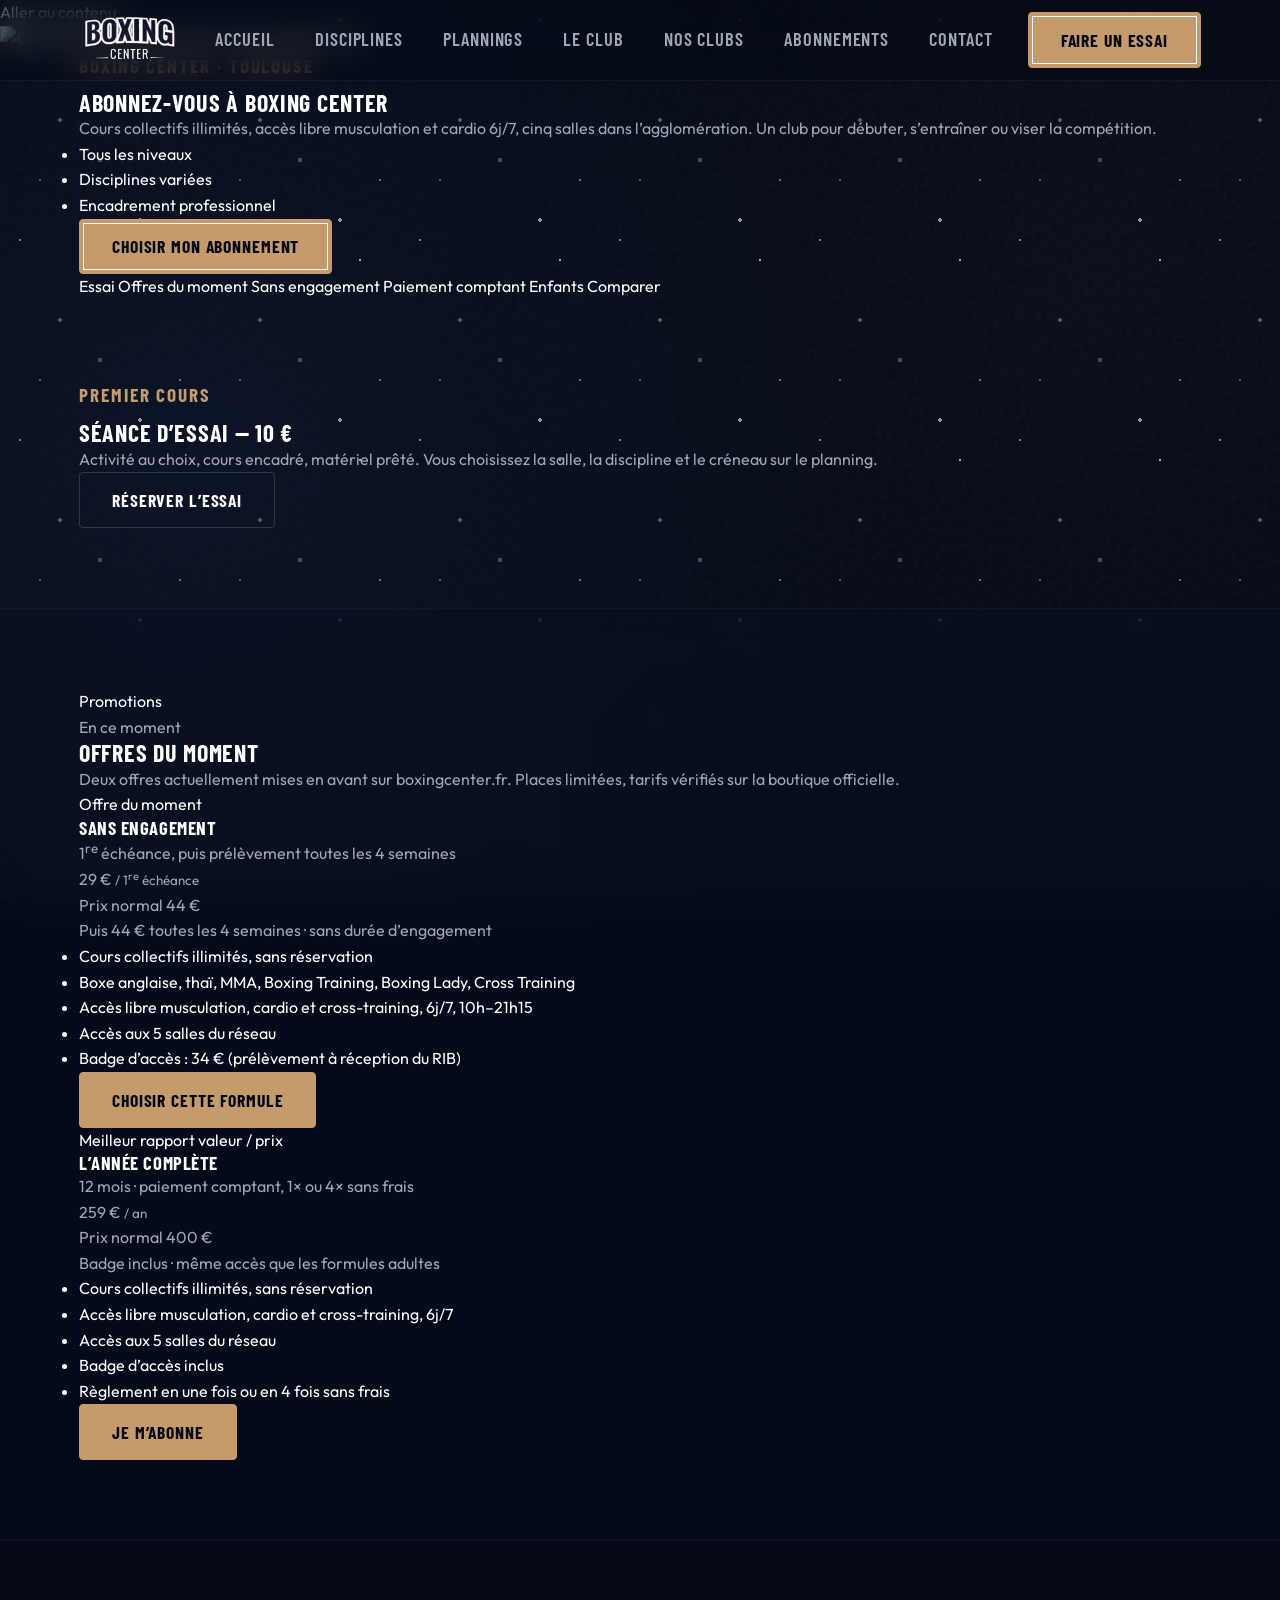
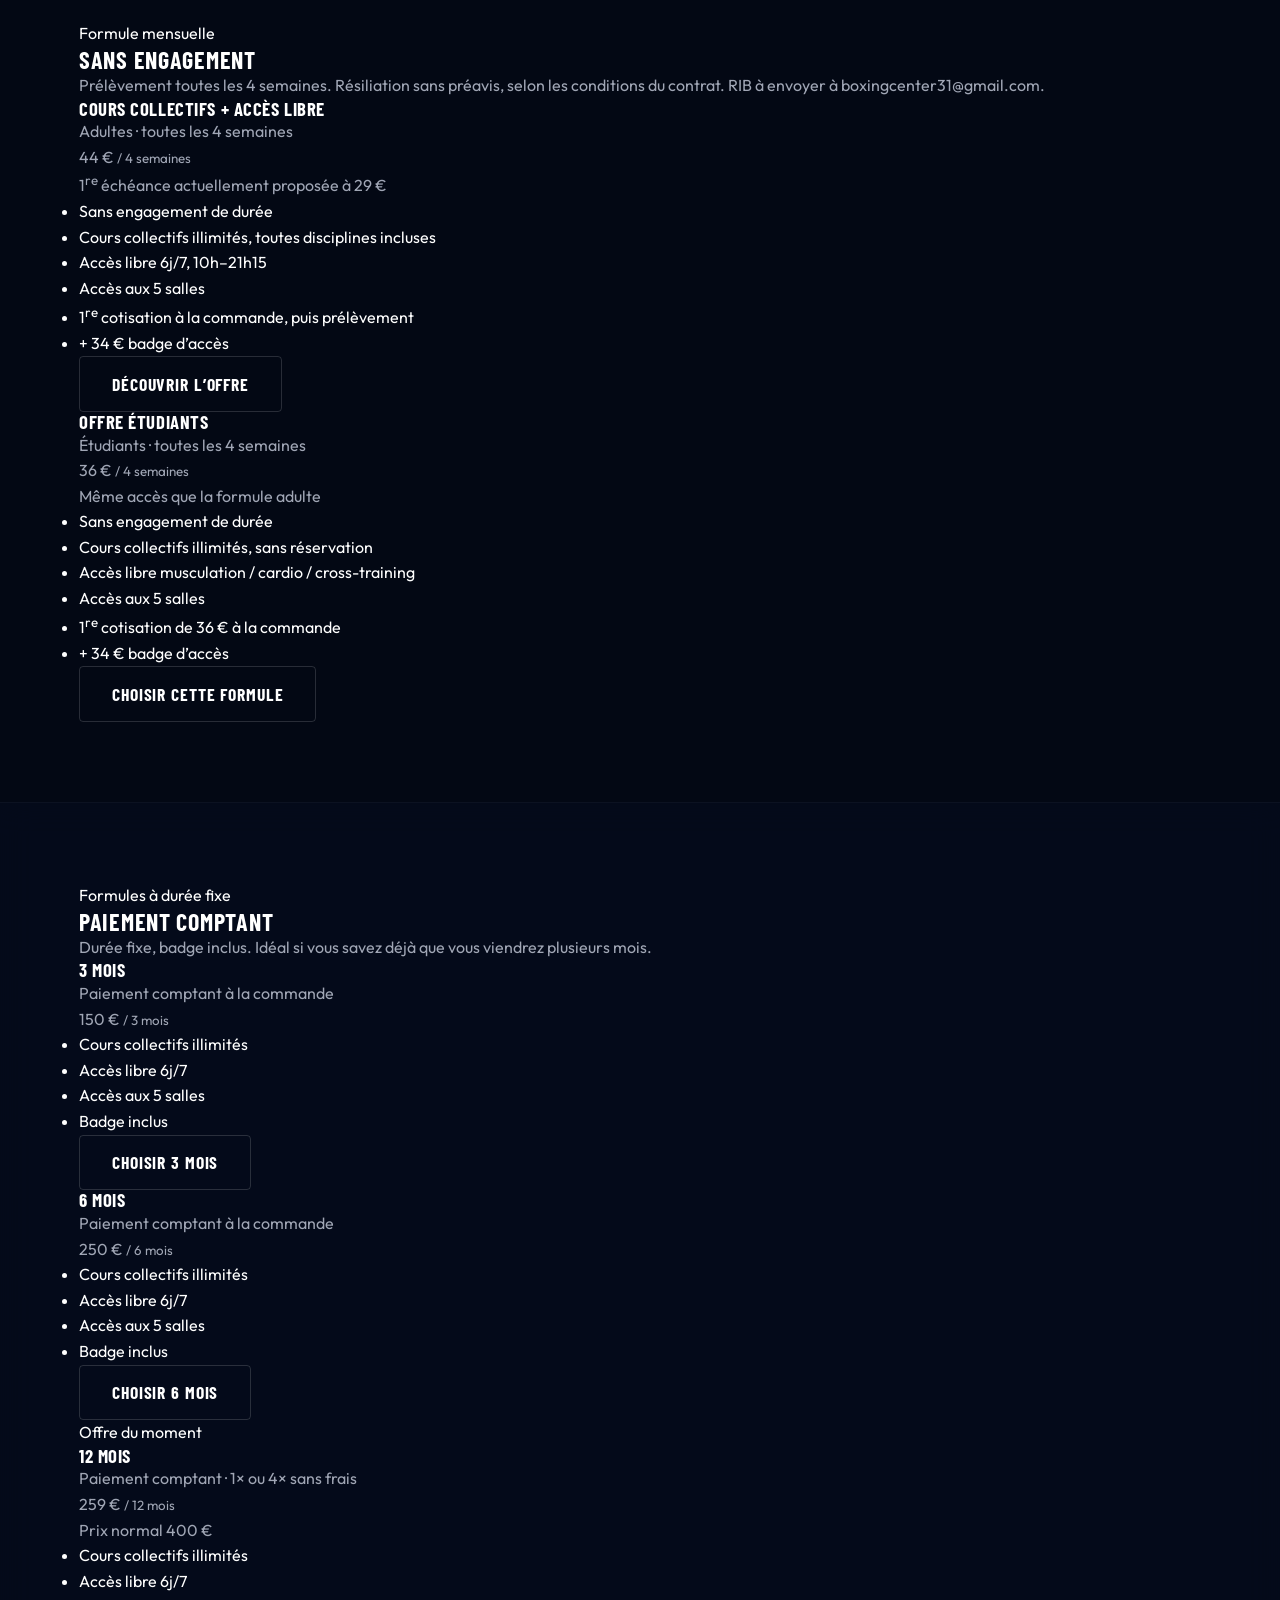
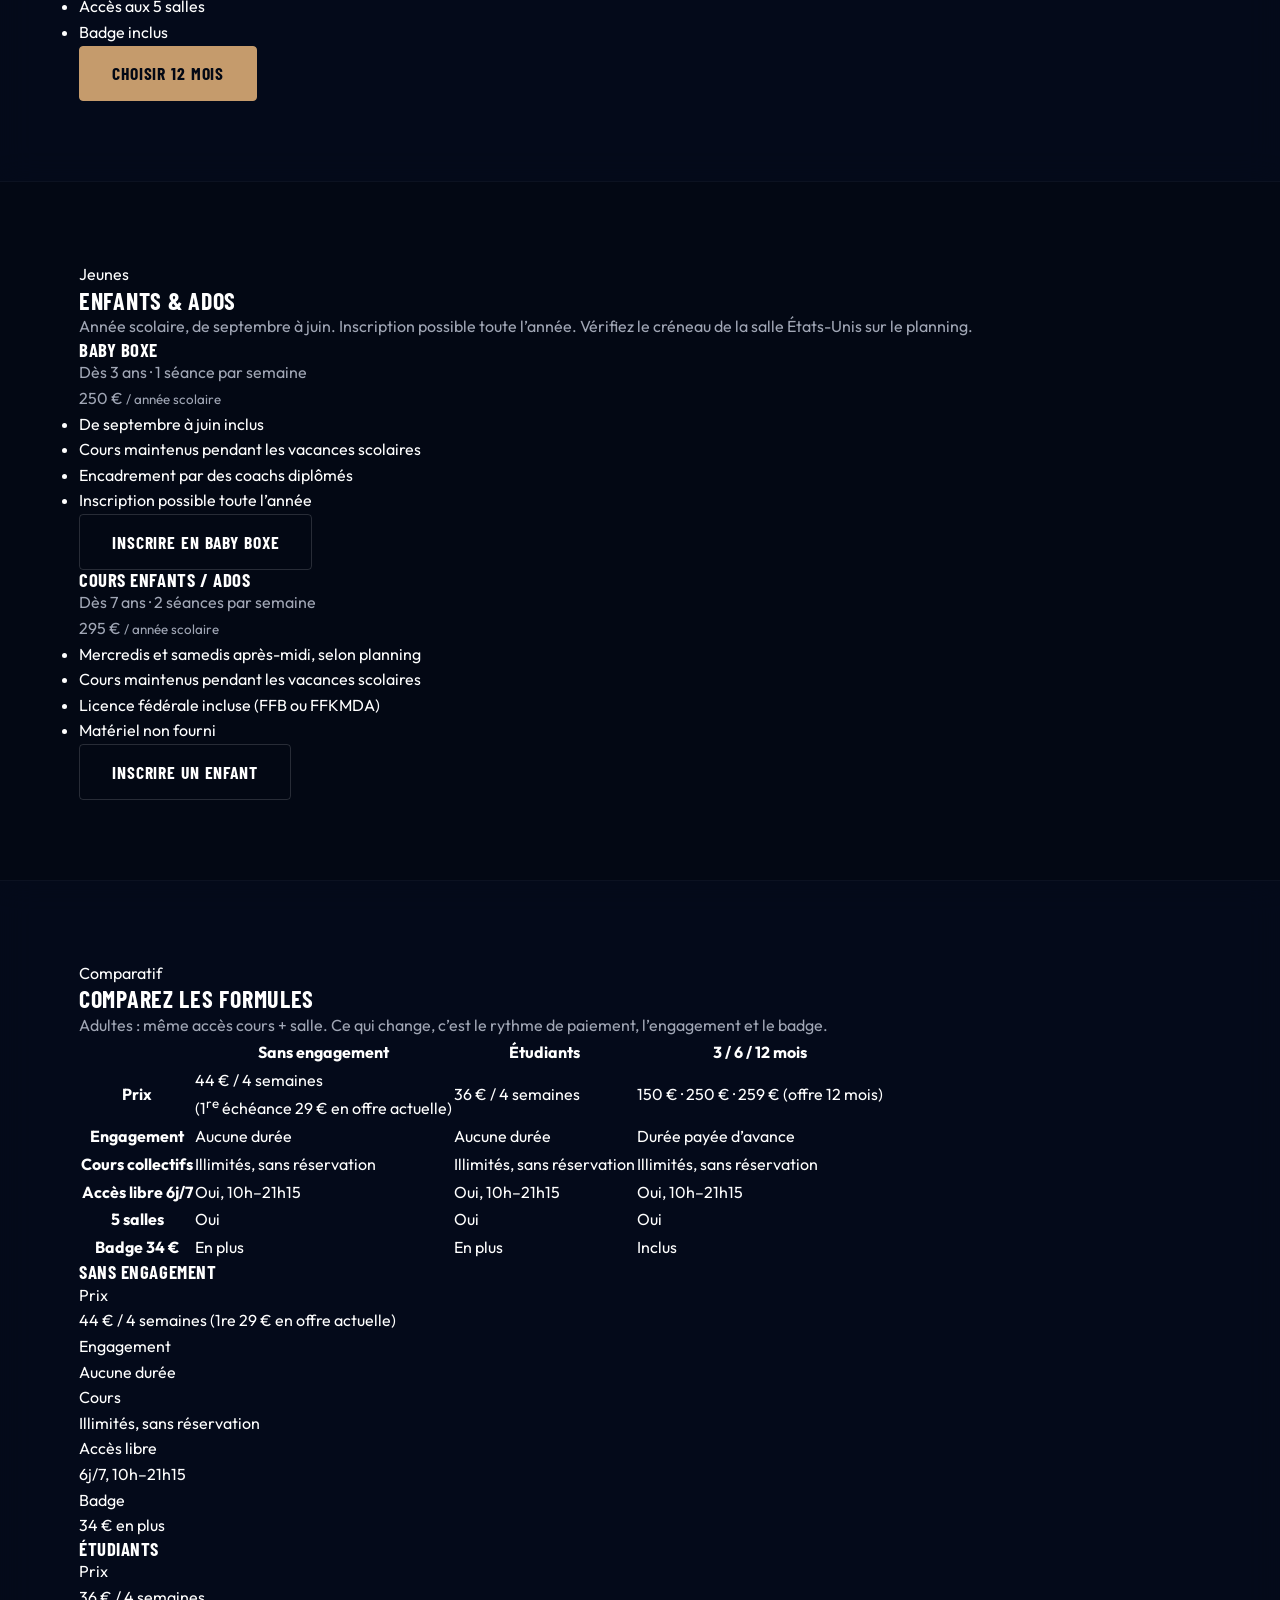
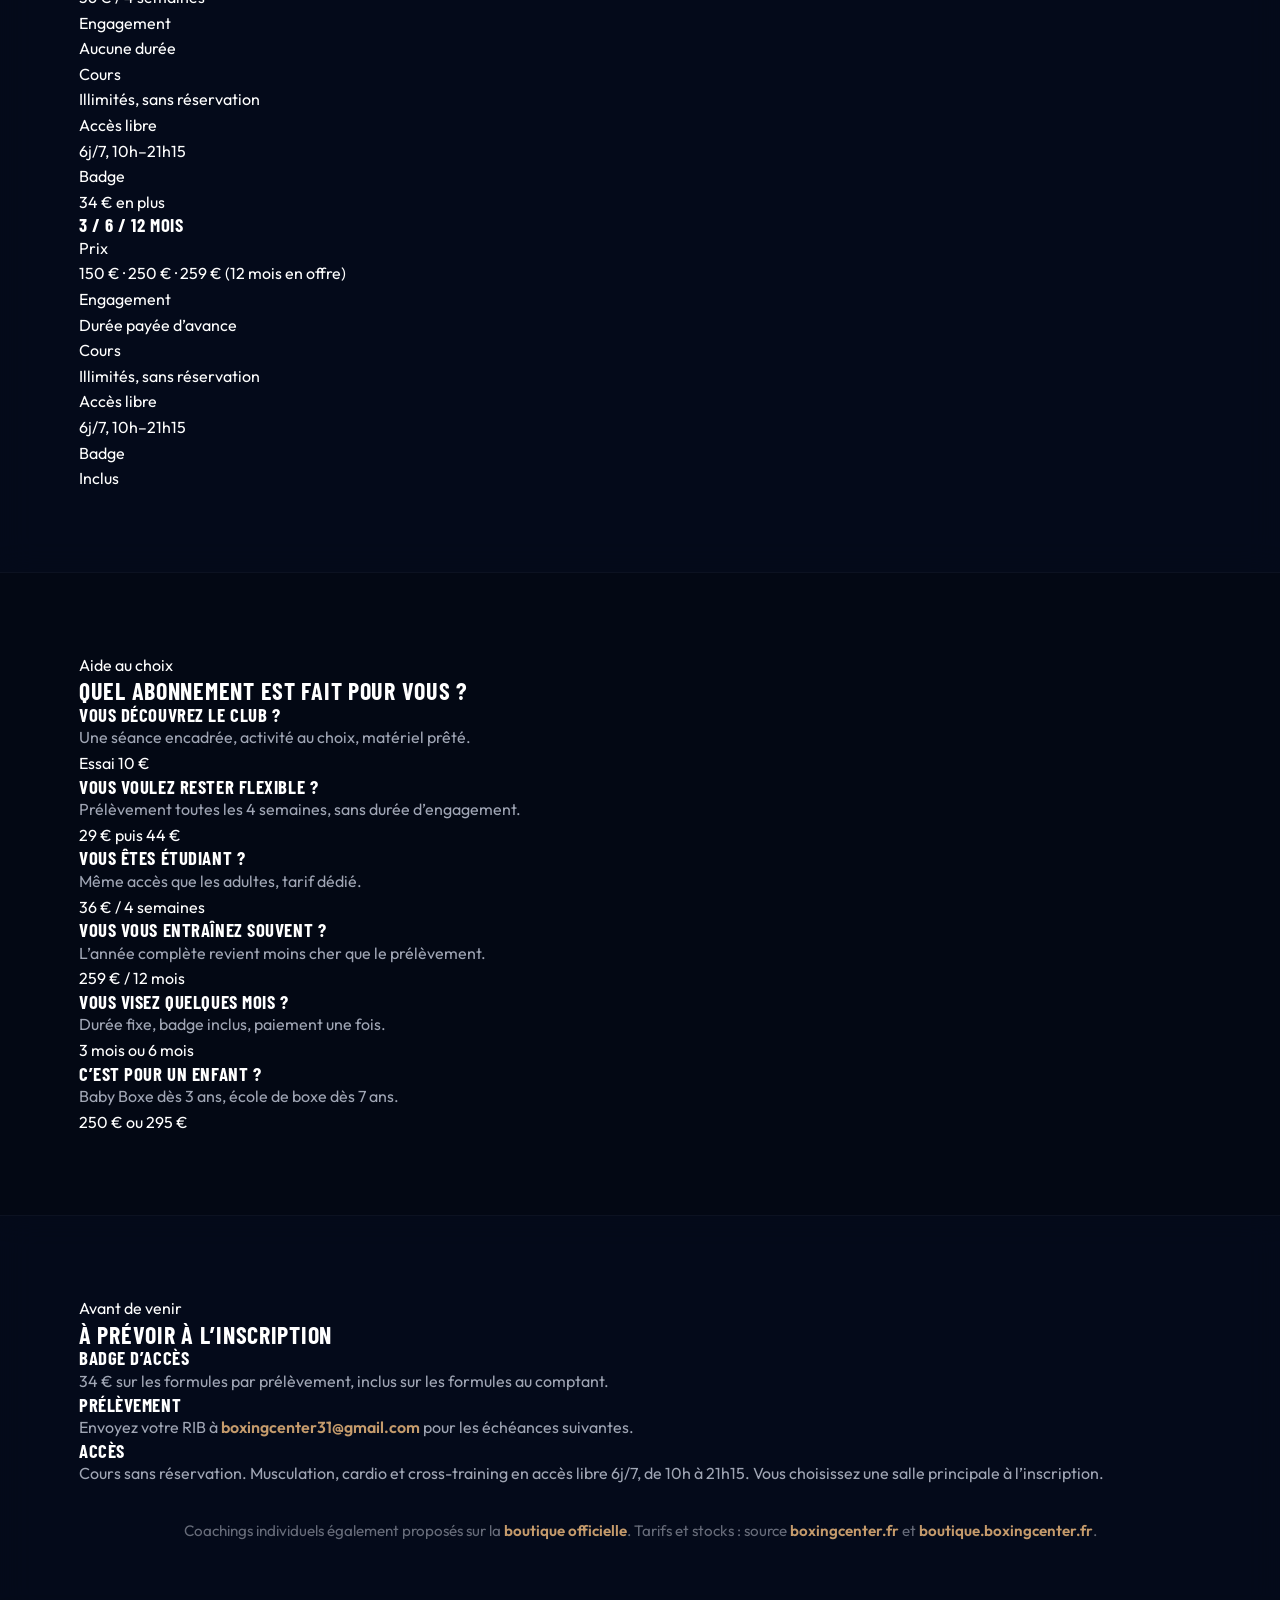
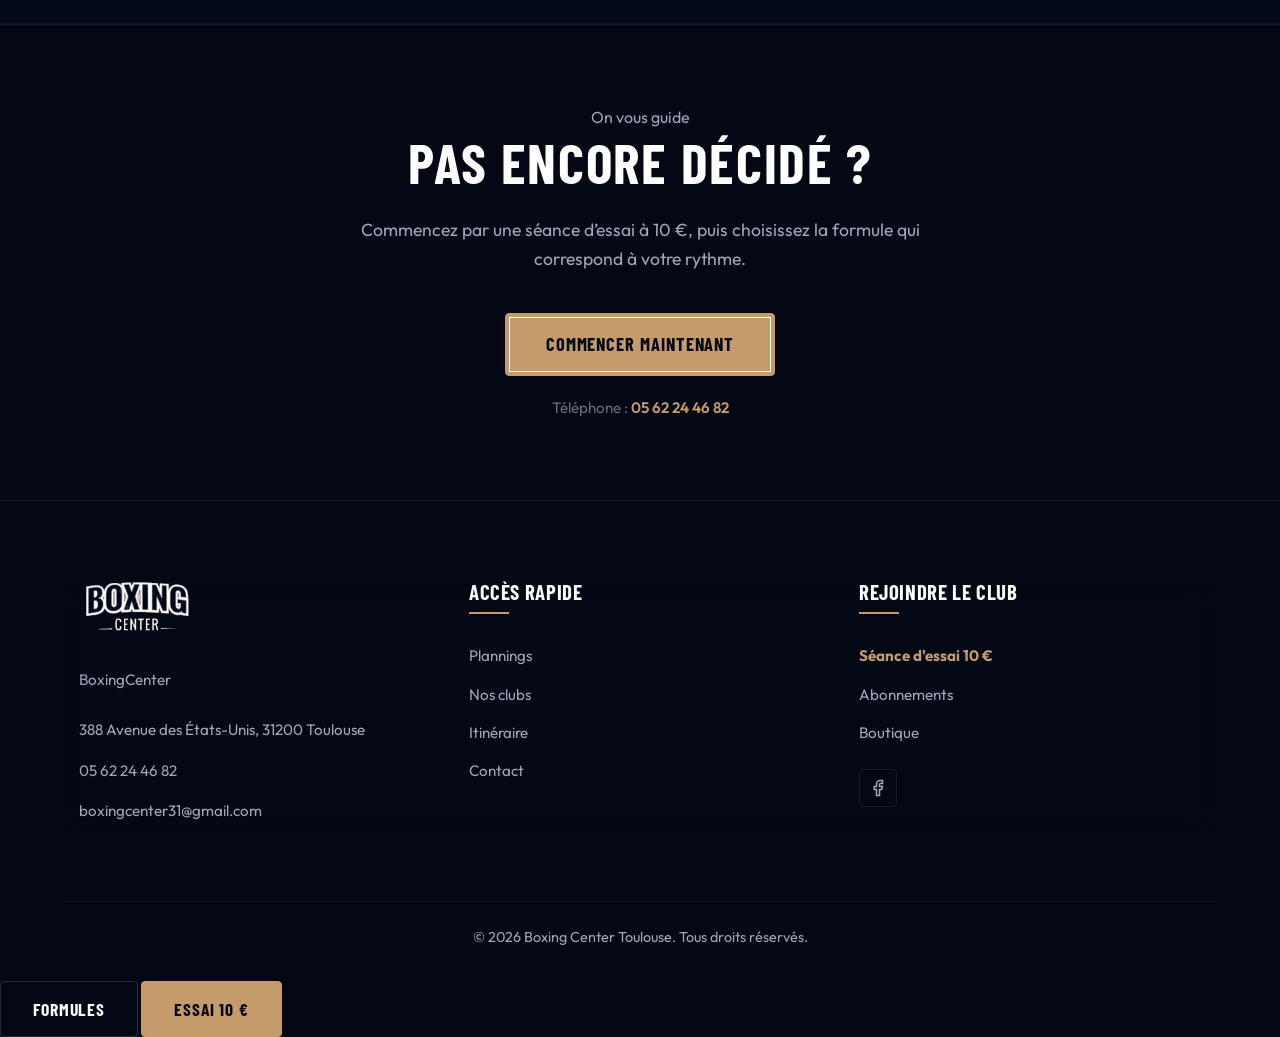
==== abonnements/index.html @ 82d9dd25 "Vignettes propres a la salle : jeu complet du 16 px au 512 Le site servait « logo_transparent_v2.png" ====
<!DOCTYPE html>
<html lang="fr">
<head>
    <meta charset="UTF-8">
    <script>
    (function () {
        var path = location.pathname;
        var file = path.split('/').pop() || '';
        if (file === 'index.html') {
            history.replaceState(null, '', './' + location.search + location.hash);
            return;
        }
        if (/\.html$/.test(file) && file !== '404.html') {
            location.replace(file.replace(/\.html$/, '') + '/' + location.search + location.hash);
            return;
        }
        if (file && file.indexOf('.') === -1 && path.slice(-1) !== '/') {
            location.replace(path + '/' + location.search + location.hash);
        }
    })();
    </script>
    <meta name="viewport" content="width=device-width, initial-scale=1.0">
    <meta name="description" content="Abonnements Boxing Center Toulouse : séance d'essai 10 €, sans engagement 29 € puis 44 € / 4 semaines, étudiants 36 €, 3/6/12 mois, année à 259 €, Baby Boxe et boxe éducative. Accès 5 salles.">
    <title>Abonnements Boxing Center — tarifs, formules et offres à Toulouse</title>
    <meta name="theme-color" content="#030814">
    <meta name="robots" content="index,follow">
    <link rel="canonical" href="./">
    <meta property="og:type" content="website">
    <meta property="og:locale" content="fr_FR">
    <meta property="og:url" content="./">
    <meta property="og:site_name" content="Boxing Center Toulouse États-Unis">
    <meta property="og:title" content="Abonnements Boxing Center — tarifs et formules">
    <meta property="og:description" content="Choisissez votre formule : essai 10 €, sans engagement, étudiants, paiement comptant ou année scolaire. Cours collectifs illimités et accès libre 6j/7.">
    <meta property="og:image" content="../photo_salle/salle_cage_ring.jpg">
    <meta property="og:image:type" content="image/jpeg">
    <meta property="og:image:width" content="1600">
    <meta property="og:image:height" content="891">
    <meta property="og:image:alt" content="Cage MMA et ring au Boxing Center Toulouse États-Unis">
    <meta name="twitter:card" content="summary_large_image">
    <meta name="twitter:title" content="Abonnements Boxing Center — tarifs et formules">
    <meta name="twitter:description" content="Choisissez votre formule : essai 10 €, sans engagement, étudiants, paiement comptant ou année scolaire. Cours collectifs illimités et accès libre 6j/7.">
    <meta name="twitter:image" content="../photo_salle/salle_cage_ring.jpg">
    <link rel="apple-touch-icon" sizes="180x180" href="../apple-touch-icon.png?i=3">
    <link rel="preconnect" href="https://fonts.googleapis.com">
    <link rel="preconnect" href="https://fonts.gstatic.com" crossorigin>
    <link href="https://fonts.googleapis.com/css2?family=Allura&family=Barlow+Condensed:wght@400;600;700;800&family=Great+Vibes&family=Manrope:wght@400;500;600;700&family=Pacifico&display=swap" rel="stylesheet">
    <link rel="stylesheet" href="../css/style.css">
    <link rel="icon" type="image/png" sizes="16x16" href="../favicon-16.png?i=3">
    <link rel="icon" type="image/png" sizes="32x32" href="../favicon-32.png?i=3">
    <link rel="icon" type="image/png" sizes="48x48" href="../favicon-48.png?i=3">
    <link rel="icon" type="image/png" sizes="192x192" href="../favicon-192.png?i=3">
    <link rel="manifest" href="../site.webmanifest">
    <script type="application/ld+json">
    {
      "@context": "https://schema.org",
      "@type": "OfferCatalog",
      "name": "Abonnements Boxing Center Toulouse",
      "url": "https://boutique.boxingcenter.fr/10-abonnements",
      "itemListElement": [
        {"@type": "Offer", "name": "Séance d'essai — activité au choix", "price": "10", "priceCurrency": "EUR", "url": "https://boutique.boxingcenter.fr/abonnements/88-2352-seance-d-essai-activite-au-choix.html"},
        {"@type": "Offer", "name": "Sans engagement — 1re échéance promo", "price": "29", "priceCurrency": "EUR", "url": "https://boutique.boxingcenter.fr/offre/29"},
        {"@type": "Offer", "name": "Cours collectifs + accès libre sans engagement", "price": "44", "priceCurrency": "EUR", "url": "https://boutique.boxingcenter.fr/abonnements/124-2320-abonnement-6-salles-de-sport-cours-collectifs-acces-libre.html"},
        {"@type": "Offer", "name": "Offre étudiants", "price": "36", "priceCurrency": "EUR", "url": "https://boutique.boxingcenter.fr/abonnements/131-2314-etudiants-cours-collectifs-acces-libre-6-salles-de-sport.html"},
        {"@type": "Offer", "name": "3 mois paiement comptant", "price": "150", "priceCurrency": "EUR", "url": "https://boutique.boxingcenter.fr/abonnements/137-2326-12-mois-cours-collectifs-acces-libre-6-salles-de-sport.html"},
        {"@type": "Offer", "name": "6 mois paiement comptant", "price": "250", "priceCurrency": "EUR", "url": "https://boutique.boxingcenter.fr/abonnements/153-2332-12-mois-cours-collectifs-acces-libre-6-salles-de-sport.html"},
        {"@type": "Offer", "name": "12 mois — offre en cours", "price": "259", "priceCurrency": "EUR", "url": "https://boutique.boxingcenter.fr/offre/259"},
        {"@type": "Offer", "name": "Cours Enfants / Ados — année scolaire", "price": "295", "priceCurrency": "EUR", "url": "https://boutique.boxingcenter.fr/cours-enfants-ados/27-2406-cours-enfants-ados-forfait-annee-scolaire.html"},
        {"@type": "Offer", "name": "Baby Boxe dès 3 ans", "price": "250", "priceCurrency": "EUR", "url": "https://boutique.boxingcenter.fr/cours-enfants-ados/146-2412-cours-baby-boxe-des-3-ans.html"}
      ]
    }
    </script>
    <script type="application/ld+json">
    {"@context":"https://schema.org","@type":"BreadcrumbList","itemListElement":[{"@type":"ListItem","position":1,"name":"Accueil","item":"../"},{"@type":"ListItem","position":2,"name":"Abonnements","item":"./"}]}
    </script>
    <script src="../js/seo.js"></script>
</head>
<body class="page-abonnements">

    <a href="#contenu" class="skip-link">Aller au contenu</a>

    <header>
        <div class="container nav-wrapper">
            <a href="../" class="logo-link">
                <img src="../logo/logo_transparent_v2.png" alt="Boxing Center Toulouse États-Unis" class="header-logo" width="186" height="88">
            </a>
            <button class="hamburger" aria-label="Ouvrir le menu" aria-expanded="false" aria-controls="nav-menu">
                <span class="bar"></span>
                <span class="bar"></span>
                <span class="bar"></span>
            </button>
            <ul class="nav-menu" id="nav-menu">
                <li class="nav-item"><a href="../" class="nav-link">Accueil</a></li>
                <li class="nav-item"><a href="../disciplines/" class="nav-link">Disciplines</a></li>
                <li class="nav-item"><a href="../planning/" class="nav-link">Plannings</a></li>
                <li class="nav-item"><a href="../clubs/" class="nav-link">Le Club</a></li>
                <li class="nav-item"><a href="../nos-clubs/" class="nav-link">Nos clubs</a></li>
                <li class="nav-item active"><a href="../abonnements/" class="nav-link" aria-current="page">Abonnements</a></li>
                <li class="nav-item"><a href="../contact/" class="nav-link">Contact</a></li>
            </ul>
            <div class="nav-cta">
                <a href="https://boutique.boxingcenter.fr/abonnements/88-2352-seance-d-essai-activite-au-choix.html" target="_blank" rel="noopener" class="btn btn-primary double-outline-element">Faire un essai</a>
            </div>
        </div>
    </header>

    <main id="contenu">

    <section class="page-hero">
        <div class="page-hero-media">
            <picture>
                <source srcset="../photo_salle/planning_mma_card.webp" type="image/webp">
                <img src="../photo_salle/planning_mma_card.jpg" alt="Cage MMA au Boxing Center Toulouse États-Unis" width="1200" height="1600" fetchpriority="high" decoding="async">
            </picture>
        </div>
        <div class="page-hero-overlay"></div>
        <div class="container page-hero-content">
            <p class="feature-tag">Boxing Center · Toulouse</p>
            <h1>Abonnez-vous à <span class="script script--block">Boxing Center</span></h1>
            <p>Cours collectifs illimités, accès libre musculation et cardio 6j/7, cinq salles dans l’agglomération. Un club pour débuter, s’entraîner ou viser la compétition.</p>
            <ul class="page-hero-facts">
                <li>Tous les niveaux</li>
                <li>Disciplines variées</li>
                <li>Encadrement professionnel</li>
            </ul>
            <a href="#offres" class="btn btn-primary double-outline-element">Choisir mon abonnement</a>
        </div>
    </section>

    <nav class="plan-jump" aria-label="Aller aux formules">
        <div class="container plan-jump-inner">
            <a href="#essai">Essai</a>
            <a href="#offres">Offres du moment</a>
            <a href="#sans-engagement">Sans engagement</a>
            <a href="#comptant">Paiement comptant</a>
            <a href="#enfants">Enfants</a>
            <a href="#comparer">Comparer</a>
        </div>
    </nav>

    <section class="section" id="essai" aria-labelledby="essai-title">
        <div class="container">
            <div class="trial-banner">
                <div>
                    <p class="feature-tag" style="margin-bottom: 0.6rem;">Premier cours</p>
                    <h2 id="essai-title">Séance d’essai — 10 €</h2>
                    <p>Activité au choix, cours encadré, matériel prêté. Vous choisissez la salle, la discipline et le créneau sur le planning.</p>
                </div>
                <a href="https://boutique.boxingcenter.fr/abonnements/88-2352-seance-d-essai-activite-au-choix.html" target="_blank" rel="noopener" class="btn btn-secondary">Réserver l’essai</a>
            </div>
        </div>
    </section>

    <section class="section section-bg-alt" id="offres" aria-labelledby="offres-title">
        <div class="container">
            <div class="section-head">
                <div>
                    <span class="eyebrow">Promotions</span>
                    <p class="script-energy type-kicker">En ce moment</p>
                    <h2 id="offres-title">Offres du <span>moment</span></h2>
                    <p>Deux offres actuellement mises en avant sur boxingcenter.fr. Places limitées, tarifs vérifiés sur la boutique officielle.</p>
                </div>
            </div>
            <div class="plan-grid">
                <article class="plan-card">
                    <span class="plan-badge">Offre du moment</span>
                    <h3>Sans engagement</h3>
                    <p class="plan-period">1<sup>re</sup> échéance, puis prélèvement toutes les 4 semaines</p>
                    <p class="plan-price">29 € <small>/ 1<sup>re</sup> échéance</small></p>
                    <p class="plan-was">Prix normal 44 €</p>
                    <p class="plan-note">Puis 44 € toutes les 4 semaines · sans durée d’engagement</p>
                    <ul>
                        <li>Cours collectifs illimités, sans réservation</li>
                        <li>Boxe anglaise, thaï, MMA, Boxing Training, Boxing Lady, Cross Training</li>
                        <li>Accès libre musculation, cardio et cross-training, 6j/7, 10h–21h15</li>
                        <li>Accès aux 5 salles du réseau</li>
                        <li>Badge d’accès : 34 € (prélèvement à réception du RIB)</li>
                    </ul>
                    <a href="https://boutique.boxingcenter.fr/offre/29" target="_blank" rel="noopener" class="btn btn-primary">Choisir cette formule</a>
                </article>
                <article class="plan-card plan-card--featured">
                    <span class="plan-badge">Meilleur rapport valeur / prix</span>
                    <h3>L’année complète</h3>
                    <p class="plan-period">12 mois · paiement comptant, 1× ou 4× sans frais</p>
                    <p class="plan-price">259 € <small>/ an</small></p>
                    <p class="plan-was">Prix normal 400 €</p>
                    <p class="plan-note">Badge inclus · même accès que les formules adultes</p>
                    <ul>
                        <li>Cours collectifs illimités, sans réservation</li>
                        <li>Accès libre musculation, cardio et cross-training, 6j/7</li>
                        <li>Accès aux 5 salles du réseau</li>
                        <li>Badge d’accès inclus</li>
                        <li>Règlement en une fois ou en 4 fois sans frais</li>
                    </ul>
                    <a href="https://boutique.boxingcenter.fr/offre/259" target="_blank" rel="noopener" class="btn btn-primary">Je m’abonne</a>
                </article>
            </div>
        </div>
    </section>

    <section class="section" id="sans-engagement" aria-labelledby="flex-title">
        <div class="container">
            <div class="section-head">
                <div>
                    <span class="eyebrow">Formule mensuelle</span>
                    <h2 id="flex-title">Sans <span>engagement</span></h2>
                    <p>Prélèvement toutes les 4 semaines. Résiliation sans préavis, selon les conditions du contrat. RIB à envoyer à boxingcenter31@gmail.com.</p>
                </div>
            </div>
            <div class="plan-grid">
                <article class="plan-card">
                    <h3>Cours collectifs + accès libre</h3>
                    <p class="plan-period">Adultes · toutes les 4 semaines</p>
                    <p class="plan-price">44 € <small>/ 4 semaines</small></p>
                    <p class="plan-note">1<sup>re</sup> échéance actuellement proposée à 29 €</p>
                    <ul>
                        <li>Sans engagement de durée</li>
                        <li>Cours collectifs illimités, toutes disciplines incluses</li>
                        <li>Accès libre 6j/7, 10h–21h15</li>
                        <li>Accès aux 5 salles</li>
                        <li>1<sup>re</sup> cotisation à la commande, puis prélèvement</li>
                        <li>+ 34 € badge d’accès</li>
                    </ul>
                    <a href="https://boutique.boxingcenter.fr/abonnements/124-2320-abonnement-6-salles-de-sport-cours-collectifs-acces-libre.html" target="_blank" rel="noopener" class="btn btn-secondary">Découvrir l’offre</a>
                </article>
                <article class="plan-card">
                    <h3>Offre étudiants</h3>
                    <p class="plan-period">Étudiants · toutes les 4 semaines</p>
                    <p class="plan-price">36 € <small>/ 4 semaines</small></p>
                    <p class="plan-note">Même accès que la formule adulte</p>
                    <ul>
                        <li>Sans engagement de durée</li>
                        <li>Cours collectifs illimités, sans réservation</li>
                        <li>Accès libre musculation / cardio / cross-training</li>
                        <li>Accès aux 5 salles</li>
                        <li>1<sup>re</sup> cotisation de 36 € à la commande</li>
                        <li>+ 34 € badge d’accès</li>
                    </ul>
                    <a href="https://boutique.boxingcenter.fr/abonnements/131-2314-etudiants-cours-collectifs-acces-libre-6-salles-de-sport.html" target="_blank" rel="noopener" class="btn btn-secondary">Choisir cette formule</a>
                </article>
            </div>
        </div>
    </section>

    <section class="section section-bg-alt" id="comptant" aria-labelledby="comptant-title">
        <div class="container">
            <div class="section-head">
                <div>
                    <span class="eyebrow">Formules à durée fixe</span>
                    <h2 id="comptant-title">Paiement <span>comptant</span></h2>
                    <p>Durée fixe, badge inclus. Idéal si vous savez déjà que vous viendrez plusieurs mois.</p>
                </div>
            </div>
            <div class="plan-grid plan-grid--3">
                <article class="plan-card">
                    <h3>3 mois</h3>
                    <p class="plan-period">Paiement comptant à la commande</p>
                    <p class="plan-price">150 € <small>/ 3 mois</small></p>
                    <ul>
                        <li>Cours collectifs illimités</li>
                        <li>Accès libre 6j/7</li>
                        <li>Accès aux 5 salles</li>
                        <li>Badge inclus</li>
                    </ul>
                    <a href="https://boutique.boxingcenter.fr/abonnements/137-2326-12-mois-cours-collectifs-acces-libre-6-salles-de-sport.html" target="_blank" rel="noopener" class="btn btn-secondary">Choisir 3 mois</a>
                </article>
                <article class="plan-card">
                    <h3>6 mois</h3>
                    <p class="plan-period">Paiement comptant à la commande</p>
                    <p class="plan-price">250 € <small>/ 6 mois</small></p>
                    <ul>
                        <li>Cours collectifs illimités</li>
                        <li>Accès libre 6j/7</li>
                        <li>Accès aux 5 salles</li>
                        <li>Badge inclus</li>
                    </ul>
                    <a href="https://boutique.boxingcenter.fr/abonnements/153-2332-12-mois-cours-collectifs-acces-libre-6-salles-de-sport.html" target="_blank" rel="noopener" class="btn btn-secondary">Choisir 6 mois</a>
                </article>
                <article class="plan-card plan-card--featured">
                    <span class="plan-badge">Offre du moment</span>
                    <h3>12 mois</h3>
                    <p class="plan-period">Paiement comptant · 1× ou 4× sans frais</p>
                    <p class="plan-price">259 € <small>/ 12 mois</small></p>
                    <p class="plan-was">Prix normal 400 €</p>
                    <ul>
                        <li>Cours collectifs illimités</li>
                        <li>Accès libre 6j/7</li>
                        <li>Accès aux 5 salles</li>
                        <li>Badge inclus</li>
                    </ul>
                    <a href="https://boutique.boxingcenter.fr/offre/259" target="_blank" rel="noopener" class="btn btn-primary">Choisir 12 mois</a>
                </article>
            </div>
        </div>
    </section>

    <section class="section" id="enfants" aria-labelledby="enfants-title">
        <div class="container">
            <div class="section-head">
                <div>
                    <span class="eyebrow">Jeunes</span>
                    <h2 id="enfants-title">Enfants &amp; <span>ados</span></h2>
                    <p>Année scolaire, de septembre à juin. Inscription possible toute l’année. Vérifiez le créneau de la salle États-Unis sur le planning.</p>
                </div>
            </div>
            <div class="plan-grid">
                <article class="plan-card">
                    <h3>Baby Boxe</h3>
                    <p class="plan-period">Dès 3 ans · 1 séance par semaine</p>
                    <p class="plan-price">250 € <small>/ année scolaire</small></p>
                    <ul>
                        <li>De septembre à juin inclus</li>
                        <li>Cours maintenus pendant les vacances scolaires</li>
                        <li>Encadrement par des coachs diplômés</li>
                        <li>Inscription possible toute l’année</li>
                    </ul>
                    <a href="https://boutique.boxingcenter.fr/cours-enfants-ados/146-2412-cours-baby-boxe-des-3-ans.html" target="_blank" rel="noopener" class="btn btn-secondary">Inscrire en Baby Boxe</a>
                </article>
                <article class="plan-card">
                    <h3>Cours Enfants / Ados</h3>
                    <p class="plan-period">Dès 7 ans · 2 séances par semaine</p>
                    <p class="plan-price">295 € <small>/ année scolaire</small></p>
                    <ul>
                        <li>Mercredis et samedis après-midi, selon planning</li>
                        <li>Cours maintenus pendant les vacances scolaires</li>
                        <li>Licence fédérale incluse (FFB ou FFKMDA)</li>
                        <li>Matériel non fourni</li>
                    </ul>
                    <a href="https://boutique.boxingcenter.fr/cours-enfants-ados/27-2406-cours-enfants-ados-forfait-annee-scolaire.html" target="_blank" rel="noopener" class="btn btn-secondary">Inscrire un enfant</a>
                </article>
            </div>
        </div>
    </section>

    <section class="section section-bg-alt" id="comparer" aria-labelledby="comparer-title">
        <div class="container">
            <div class="section-head">
                <div>
                    <span class="eyebrow">Comparatif</span>
                    <h2 id="comparer-title">Comparez les <span>formules</span></h2>
                    <p>Adultes : même accès cours + salle. Ce qui change, c’est le rythme de paiement, l’engagement et le badge.</p>
                </div>
            </div>
            <div class="compare-wrap">
                <table class="compare-table">
                    <thead>
                        <tr>
                            <th scope="col"> </th>
                            <th scope="col">Sans engagement</th>
                            <th scope="col">Étudiants</th>
                            <th scope="col">3 / 6 / 12 mois</th>
                        </tr>
                    </thead>
                    <tbody>
                        <tr>
                            <th scope="row">Prix</th>
                            <td>44 € / 4 semaines<br>(1<sup>re</sup> échéance 29 € en offre actuelle)</td>
                            <td>36 € / 4 semaines</td>
                            <td>150 € · 250 € · 259 € (offre 12 mois)</td>
                        </tr>
                        <tr>
                            <th scope="row">Engagement</th>
                            <td>Aucune durée</td>
                            <td>Aucune durée</td>
                            <td>Durée payée d’avance</td>
                        </tr>
                        <tr>
                            <th scope="row">Cours collectifs</th>
                            <td>Illimités, sans réservation</td>
                            <td>Illimités, sans réservation</td>
                            <td>Illimités, sans réservation</td>
                        </tr>
                        <tr>
                            <th scope="row">Accès libre 6j/7</th>
                            <td>Oui, 10h–21h15</td>
                            <td>Oui, 10h–21h15</td>
                            <td>Oui, 10h–21h15</td>
                        </tr>
                        <tr>
                            <th scope="row">5 salles</th>
                            <td>Oui</td>
                            <td>Oui</td>
                            <td>Oui</td>
                        </tr>
                        <tr>
                            <th scope="row">Badge 34 €</th>
                            <td>En plus</td>
                            <td>En plus</td>
                            <td>Inclus</td>
                        </tr>
                    </tbody>
                </table>
            </div>
            <div class="compare-mobile" aria-label="Comparaison des formules">
                <article>
                    <h3>Sans engagement</h3>
                    <dl>
                        <dt>Prix</dt><dd>44 € / 4 semaines (1re 29 € en offre actuelle)</dd>
                        <dt>Engagement</dt><dd>Aucune durée</dd>
                        <dt>Cours</dt><dd>Illimités, sans réservation</dd>
                        <dt>Accès libre</dt><dd>6j/7, 10h–21h15</dd>
                        <dt>Badge</dt><dd>34 € en plus</dd>
                    </dl>
                </article>
                <article>
                    <h3>Étudiants</h3>
                    <dl>
                        <dt>Prix</dt><dd>36 € / 4 semaines</dd>
                        <dt>Engagement</dt><dd>Aucune durée</dd>
                        <dt>Cours</dt><dd>Illimités, sans réservation</dd>
                        <dt>Accès libre</dt><dd>6j/7, 10h–21h15</dd>
                        <dt>Badge</dt><dd>34 € en plus</dd>
                    </dl>
                </article>
                <article>
                    <h3>3 / 6 / 12 mois</h3>
                    <dl>
                        <dt>Prix</dt><dd>150 € · 250 € · 259 € (12 mois en offre)</dd>
                        <dt>Engagement</dt><dd>Durée payée d’avance</dd>
                        <dt>Cours</dt><dd>Illimités, sans réservation</dd>
                        <dt>Accès libre</dt><dd>6j/7, 10h–21h15</dd>
                        <dt>Badge</dt><dd>Inclus</dd>
                    </dl>
                </article>
            </div>
        </div>
    </section>

    <section class="section" id="choix" aria-labelledby="choix-title">
        <div class="container">
            <div class="section-head">
                <div>
                    <span class="eyebrow">Aide au choix</span>
                    <h2 id="choix-title">Quel abonnement est fait <span>pour vous ?</span></h2>
                    
                </div>
            </div>
            <div class="decide-grid">
                <article class="decide-card">
                    <h3>Vous découvrez le club ?</h3>
                    <p>Une séance encadrée, activité au choix, matériel prêté.</p>
                    <a href="#essai">Essai 10 €</a>
                </article>
                <article class="decide-card">
                    <h3>Vous voulez rester flexible ?</h3>
                    <p>Prélèvement toutes les 4 semaines, sans durée d’engagement.</p>
                    <a href="#offres">29 € puis 44 €</a>
                </article>
                <article class="decide-card">
                    <h3>Vous êtes étudiant ?</h3>
                    <p>Même accès que les adultes, tarif dédié.</p>
                    <a href="#sans-engagement">36 € / 4 semaines</a>
                </article>
                <article class="decide-card">
                    <h3>Vous vous entraînez souvent ?</h3>
                    <p>L’année complète revient moins cher que le prélèvement.</p>
                    <a href="#offres">259 € / 12 mois</a>
                </article>
                <article class="decide-card">
                    <h3>Vous visez quelques mois ?</h3>
                    <p>Durée fixe, badge inclus, paiement une fois.</p>
                    <a href="#comptant">3 mois ou 6 mois</a>
                </article>
                <article class="decide-card">
                    <h3>C’est pour un enfant ?</h3>
                    <p>Baby Boxe dès 3 ans, école de boxe dès 7 ans.</p>
                    <a href="#enfants">250 € ou 295 €</a>
                </article>
            </div>
        </div>
    </section>

    <section class="section section-bg-alt" aria-labelledby="conditions-title">
        <div class="container">
            <div class="section-head">
                <div>
                    <span class="eyebrow">Avant de venir</span>
                    <h2 id="conditions-title">À prévoir à <span>l’inscription</span></h2>
                    
                </div>
            </div>
            <div class="plan-conditions">
                <article>
                    <h3>Badge d’accès</h3>
                    <p>34 € sur les formules par prélèvement, inclus sur les formules au comptant.</p>
                </article>
                <article>
                    <h3>Prélèvement</h3>
                    <p>Envoyez votre RIB à <a href="mailto:boxingcenter31@gmail.com" style="color: var(--bronze); font-weight: 600;">boxingcenter31@gmail.com</a> pour les échéances suivantes.</p>
                </article>
                <article>
                    <h3>Accès</h3>
                    <p>Cours sans réservation. Musculation, cardio et cross-training en accès libre 6j/7, de 10h à 21h15. Vous choisissez une salle principale à l’inscription.</p>
                </article>
            </div>
            <p style="text-align:center; margin-top: 2rem; color: var(--text-muted); font-size: 0.95rem;">
                Coachings individuels également proposés sur la
                <a href="https://boutique.boxingcenter.fr/coachings" target="_blank" rel="noopener" style="color: var(--bronze); font-weight: 600;">boutique officielle</a>.
                Tarifs et stocks : source
                <a href="https://boxingcenter.fr/" target="_blank" rel="noopener" style="color: var(--bronze); font-weight: 600;">boxingcenter.fr</a>
                et
                <a href="https://boutique.boxingcenter.fr/10-abonnements" target="_blank" rel="noopener" style="color: var(--bronze); font-weight: 600;">boutique.boxingcenter.fr</a>.
            </p>
        </div>
    </section>

    <section class="section" style="text-align: center; border-top: 1px solid var(--border-color);">
        <div class="container">
            <p class="script-caption script-soft">On vous guide</p>
            <h2 style="font-size: clamp(2rem, 5vw, 3.5rem); margin-bottom: 1.5rem;">Pas encore décidé ?</h2>
            <p style="max-width: 560px; margin: 0 auto 2.5rem; font-size: 1.1rem; color: var(--text-secondary);">Commencez par une séance d’essai à 10 €, puis choisissez la formule qui correspond à votre rythme.</p>
            <a href="https://boutique.boxingcenter.fr/abonnements/88-2352-seance-d-essai-activite-au-choix.html" target="_blank" rel="noopener" class="btn btn-primary double-outline-element" style="font-size: 1.15rem; padding: 1rem 2.5rem;">Commencer maintenant</a>
            <p style="margin-top: 1.25rem; font-size: 0.95rem; color: var(--text-muted);">
                Téléphone : <a href="tel:+33562244682" style="color: var(--bronze); font-weight: 600;">05 62 24 46 82</a>
            </p>
        </div>
    </section>

    </main>

    <footer>
        <div class="container footer-grid" style="grid-template-columns: repeat(auto-fit, minmax(250px, 1fr)); gap: 3rem;">
            <div class="footer-about">
                <div class="footer-brand">
                <img src="../logo/logo_transparent_v2.png" alt="Boxing Center" class="footer-logo-img" width="186" height="88" loading="lazy" decoding="async">
                <p class="wordmark wordmark--footer" aria-hidden="true"><span class="wordmark-lead">Boxing</span><span class="script">Center</span></p>
                </div>
                <ul class="footer-links" style="font-size: 0.95rem; color: var(--text-secondary); line-height: 1.8;">
                    <li>388 Avenue des États-Unis, 31200 Toulouse</li>
                    <li><a href="tel:+33562244682" style="text-decoration:none; color:inherit;">05 62 24 46 82</a></li>
                    <li><a href="mailto:boxingcenter31@gmail.com" style="text-decoration:none; color:inherit;">boxingcenter31@gmail.com</a></li>
                </ul>
            </div>
            <div>
                <h3 class="footer-title">Accès rapide</h3>
                <ul class="footer-links">
                    <li><a href="../planning/">Plannings</a></li>
                    <li><a href="../nos-clubs/">Nos clubs</a></li>
                    <li><a href="https://www.google.com/maps/dir/?api=1&destination=388+Avenue+des+États-Unis,+31200+Toulouse" target="_blank" rel="noopener">Itinéraire</a></li>
                    <li><a href="../contact/">Contact</a></li>
                </ul>
            </div>
            <div>
                <h3 class="footer-title">Rejoindre le club</h3>
                <ul class="footer-links" style="margin-bottom: 1.5rem;">
                    <li><a href="https://boutique.boxingcenter.fr/abonnements/88-2352-seance-d-essai-activite-au-choix.html" target="_blank" rel="noopener" style="color: var(--bronze); font-weight:700;">Séance d'essai 10 €</a></li>
                    <li><a href="../abonnements/">Abonnements</a></li>
                    <li><a href="https://boutique.boxingcenter.fr/" target="_blank" rel="noopener">Boutique</a></li>
                </ul>
                <div class="social-links">
                    <a href="https://www.facebook.com/BoxingCenterToulouse/" target="_blank" rel="noopener" class="social-link" aria-label="Boxing Center sur Facebook (nouvelle fenêtre)">
                        <svg width="18" height="18" viewBox="0 0 24 24" fill="none" stroke="currentColor" stroke-width="2"><path d="M18 2h-3a5 5 0 0 0-5 5v3H7v4h3v8h4v-8h3l1-4h-4V7a1 1 0 0 1 1-1h3z"></path></svg>
                    </a>
                </div>
            </div>
        </div>
        <div class="container footer-bottom" style="justify-content: center; border-top: 1px solid rgba(255,255,255,0.05); padding-top: 1.5rem;">
            <p>&copy; 2026 Boxing Center Toulouse. Tous droits réservés.</p>
        </div>
    </footer>

    <div class="mobile-cta-bar">
        <a href="../abonnements/#offres" class="btn btn-secondary">Formules</a>
        <a href="https://boutique.boxingcenter.fr/abonnements/88-2352-seance-d-essai-activite-au-choix.html" target="_blank" rel="noopener" class="btn btn-primary">Essai 10 €</a>
    </div>

    <script src="../js/offers.js"></script>
    <script src="../js/main.js"></script>
</body>
</html>
---- css/style.css ----
@import url('https://fonts.googleapis.com/css2?family=Barlow+Condensed:ital,wght@0,400;0,600;0,700;0,800;1,700&family=Outfit:wght@300;400;500;600;700&display=swap');

:root {
    /* Color Palette */
    --bg-primary: #030814;
    --bg-secondary: rgba(8, 17, 36, 0.5);
    --bg-tertiary: rgba(14, 26, 53, 0.6);
    --navy: #101c36;
    --navy-light: #192a4f;
    --navy-glow: rgba(16, 28, 54, 0.6);
    --bronze: #c59b6c;
    --bronze-dark: #9c754a;
    --bronze-light: #e3bd92;
    --bronze-glow: rgba(197, 155, 108, 0.2);
    --white: #ffffff;
    --text-primary: #ffffff;
    --text-secondary: #a0a6b5;
    --text-muted: #676c7a;
    
    /* Layout Details */
    --border-color: rgba(255, 255, 255, 0.08);
    --border-glow: 0 0 15px rgba(16, 28, 54, 0.5);
    --transition-smooth: all 0.3s cubic-bezier(0.25, 0.8, 0.25, 1);
    --transition-slow: all 0.5s cubic-bezier(0.25, 0.8, 0.25, 1);
    --border-radius-sm: 4px;
    --border-radius-md: 8px;
    --border-radius-lg: 16px;
    
    /* Container Width */
    --container-max: 1200px;
}

/* Reset */
*, *::before, *::after {
    box-sizing: border-box;
    margin: 0;
    padding: 0;
}

html {
    scroll-behavior: smooth;
    font-size: 16px;
}

body {
    background-color: var(--bg-primary);
    background-image: 
        radial-gradient(circle at 15% 50%, rgba(16, 28, 54, 0.5), transparent 60%),
        radial-gradient(circle at 85% 30%, rgba(197, 155, 108, 0.03), transparent 50%),
        url("data:image/svg+xml,%3Csvg viewBox='0 0 200 200' xmlns='http://www.w3.org/2000/svg'%3E%3Cfilter id='noiseFilter'%3E%3CfeTurbulence type='fractalNoise' baseFrequency='0.85' numOctaves='3' stitchTiles='stitch'/%3E%3C/filter%3E%3Crect width='100%25' height='100%25' filter='url(%23noiseFilter)' opacity='0.04'/%3E%3C/svg%3E");
    background-attachment: fixed;
    color: var(--text-primary);
    font-family: 'Outfit', sans-serif;
    line-height: 1.6;
    overflow-x: hidden;
}

/* Effet étoiles / Star grain effect */
@keyframes moveStars {
    from { background-position: 0 0; }
    to { background-position: 600px 600px; }
}

body::before {
    content: '';
    position: fixed;
    top: 0; left: 0; width: 100vw; height: 100vh;
    pointer-events: none;
    z-index: -1;
    background-image: 
        radial-gradient(1.5px 1.5px at 10% 20%, rgba(255, 255, 255, 0.6) 100%, transparent),
        radial-gradient(2px 2px at 30% 60%, rgba(255, 255, 255, 0.4) 100%, transparent),
        radial-gradient(1px 1px at 80% 30%, rgba(255, 255, 255, 0.8) 100%, transparent),
        radial-gradient(2.5px 2.5px at 50% 80%, rgba(255, 255, 255, 0.3) 100%, transparent),
        radial-gradient(1px 1px at 90% 90%, rgba(255, 255, 255, 0.5) 100%, transparent),
        radial-gradient(1.5px 1.5px at 20% 90%, rgba(255, 255, 255, 0.4) 100%, transparent),
        radial-gradient(2px 2px at 70% 10%, rgba(255, 255, 255, 0.7) 100%, transparent);
    background-size: 200px 200px;
    opacity: 0.8;
    animation: moveStars 120s linear infinite;
}

/* Typography */
h1, h2, h3, h4, h5, h6 {
    font-family: 'Barlow Condensed', sans-serif;
    font-weight: 700;
    text-transform: uppercase;
    letter-spacing: 0.03em;
    line-height: 1.1;
    color: var(--white);
}

a {
    color: inherit;
    text-decoration: none;
    transition: var(--transition-smooth);
}

p {
    color: var(--text-secondary);
}

/* Layout Utilities */
.container {
    width: 90%;
    max-width: var(--container-max);
    margin: 0 auto;
    padding: 0 15px;
}

.section {
    padding: 5rem 0;
    position: relative;
}

.section-bg-alt {
    background: rgba(8, 17, 36, 0.4);
    backdrop-filter: blur(16px);
    -webkit-backdrop-filter: blur(16px);
    border-top: 1px solid rgba(255, 255, 255, 0.03);
    border-bottom: 1px solid rgba(255, 255, 255, 0.03);
}

.section-title {
    text-align: center;
    font-size: clamp(2.5rem, 5vw, 4.5rem);
    font-weight: 800;
    margin-bottom: 3.5rem;
    position: relative;
}

.section-title span {
    color: var(--bronze);
    background: linear-gradient(135deg, var(--white) 30%, var(--bronze) 100%);
    -webkit-background-clip: text;
    -webkit-text-fill-color: transparent;
}

.section-title::after {
    content: '';
    display: block;
    width: 80px;
    height: 3px;
    background: var(--bronze);
    margin: 0.8rem auto 0;
    border-radius: 2px;
}

/* Double outline accent class inspired by the logo */
.double-outline-element {
    border: 1px solid var(--bronze);
    outline: 1px solid var(--white);
    outline-offset: -5px;
}

/* Buttons */
.btn {
    font-family: 'Barlow Condensed', sans-serif;
    font-weight: 700;
    font-size: 1.1rem;
    text-transform: uppercase;
    letter-spacing: 0.05em;
    padding: 0.8rem 2rem;
    border-radius: var(--border-radius-sm);
    display: inline-flex;
    align-items: center;
    justify-content: center;
    gap: 10px;
    cursor: pointer;
    transition: var(--transition-smooth);
    border: none;
    position: relative;
    overflow: hidden;
}

.btn-primary {
    background-color: var(--bronze);
    color: var(--bg-primary);
    border: 1px solid var(--bronze);
}

.btn-primary::before {
    content: '';
    position: absolute;
    top: 0;
    left: -100%;
    width: 100%;
    height: 100%;
    background: linear-gradient(90deg, transparent, rgba(255, 255, 255, 0.2), transparent);
    transition: var(--transition-slow);
}

.btn-primary:hover::before {
    left: 100%;
}

.btn-primary:hover {
    background-color: transparent;
    color: var(--bronze);
    box-shadow: 0 0 15px var(--bronze-glow);
}

.btn-secondary {
    background-color: transparent;
    color: var(--white);
    border: 1px solid rgba(255, 255, 255, 0.15);
}

.btn-secondary:hover {
    border-color: var(--bronze);
    color: var(--bronze);
    box-shadow: var(--border-glow);
}

.btn-navy {
    background-color: var(--navy);
    color: var(--white);
    border: 1px solid var(--navy-light);
}

.btn-navy:hover {
    background-color: var(--navy-light);
    box-shadow: 0 0 15px var(--navy-glow);
}

/* Header & Navigation */
header {
    position: fixed;
    top: 0;
    left: 0;
    width: 100%;
    z-index: 1000;
    background-color: rgba(3, 8, 20, 0.5);
    backdrop-filter: blur(16px);
    -webkit-backdrop-filter: blur(16px);
    border-bottom: 1px solid rgba(255, 255, 255, 0.05);
    transition: var(--transition-smooth);
}

header.scrolled {
    padding: 0.5rem 0;
    background-color: rgba(3, 8, 20, 0.85);
    border-bottom: 1px solid rgba(255, 255, 255, 0.1);
    box-shadow: 0 5px 20px rgba(0, 0, 0, 0.5);
}

.nav-wrapper {
    display: flex;
    justify-content: space-between;
    align-items: center;
    height: 80px;
    transition: var(--transition-smooth);
}

header.scrolled .nav-wrapper {
    height: 65px;
}

.logo-link {
    display: flex;
    align-items: center;
}

.header-logo {
    height: 48px;
    width: auto;
    transition: var(--transition-smooth);
}

header.scrolled .header-logo {
    height: 40px;
}

.nav-menu {
    display: flex;
    align-items: center;
    list-style: none;
    gap: 2.5rem;
}

.nav-item a {
    font-family: 'Barlow Condensed', sans-serif;
    font-weight: 600;
    font-size: 1.15rem;
    text-transform: uppercase;
    letter-spacing: 0.05em;
    color: var(--text-secondary);
    position: relative;
    padding: 0.5rem 0;
}

.nav-item a::after {
    content: '';
    position: absolute;
    bottom: 0;
    left: 0;
    width: 0;
    height: 2px;
    background-color: var(--bronze);
    transition: var(--transition-smooth);
}

.nav-item a:hover,
.nav-item.active a {
    color: var(--white);
}

.nav-item.active a::after,
.nav-item a:hover::after {
    width: 100%;
}

.nav-cta {
    display: flex;
    align-items: center;
}

/* Hamburger Menu */
.hamburger {
    display: none;
    cursor: pointer;
    background: transparent;
    border: none;
    z-index: 1100;
}

.bar {
    display: block;
    width: 25px;
    height: 3px;
    margin: 5px auto;
    transition: var(--transition-smooth);
    background-color: var(--white);
}

/* Hero Section */
.hero {
    min-height: 100vh;
    display: flex;
    align-items: center;
    position: relative;
    padding-top: 80px;
    background: radial-gradient(circle at center, var(--navy-light) 0%, var(--bg-primary) 70%);
    overflow: hidden;
}

.hero-overlay {
    position: absolute;
    top: 0;
    left: 0;
    width: 100%;
    height: 100%;
    background: linear-gradient(to bottom, rgba(6, 7, 9, 0.45) 0%, rgba(6, 7, 9, 0.25) 50%, rgba(6, 7, 9, 0.75) 100%);
    z-index: 1;
}

.hero-content {
    position: relative;
    z-index: 2;
    max-width: 800px;
    margin: 0 auto;
    text-align: center;
    display: flex;
    flex-direction: column;
    align-items: center;
}

.hero-logo-img {
    max-width: 320px;
    height: auto;
    margin-bottom: 2rem;
    filter: drop-shadow(0 10px 20px rgba(0, 0, 0, 0.5));
    animation: pulse 4s infinite ease-in-out;
}

.hero-tagline {
    font-size: 1.5rem;
    color: var(--bronze);
    letter-spacing: 0.15em;
    font-weight: 500;
    margin-bottom: 1.5rem;
    text-transform: uppercase;
    font-family: 'Barlow Condensed', sans-serif;
}

.hero-title {
    font-size: clamp(3rem, 7vw, 6rem);
    font-weight: 800;
    line-height: 0.95;
    margin-bottom: 2rem;
    text-transform: uppercase;
}

.hero-title span {
    display: block;
    color: transparent;
    -webkit-text-stroke: 1px var(--white);
}

.hero-desc {
    font-size: 1.15rem;
    color: var(--text-secondary);
    max-width: 600px;
    margin-bottom: 2.5rem;
}

.hero-btns {
    display: flex;
    gap: 1.5rem;
    justify-content: center;
}

/* Cards & Grids */
.grid-2 {
    display: grid;
    grid-template-columns: repeat(2, 1fr);
    gap: 3rem;
    align-items: center;
}

.grid-3 {
    display: grid;
    grid-template-columns: repeat(3, 1fr);
    gap: 2rem;
}

.grid-4 {
    display: grid;
    grid-template-columns: repeat(4, 1fr);
    gap: 1.5rem;
}

/* Sticky Scroll Section */
.sticky-scroll-section {
    padding: 0;
    position: relative;
    background-color: var(--bg-secondary);
}

.sticky-scroll-container {
    display: flex;
    gap: 4rem;
    position: relative;
}

/* Left Column: Pinned */
.sticky-media-col {
    flex: 1.2;
    height: 100vh;
    position: sticky;
    top: 0;
    display: flex;
    align-items: center;
    justify-content: center;
    z-index: 5;
}

.media-frame {
    width: 100%;
    height: 550px;
    border-radius: var(--border-radius-lg);
    overflow: hidden;
    position: relative;
    border: 1px solid var(--border-color);
    box-shadow: 0 20px 40px rgba(0, 0, 0, 0.6);
}

.sticky-img {
    position: absolute;
    top: 0;
    left: 0;
    width: 100%;
    height: 100%;
    object-fit: cover;
    opacity: 0;
    transform: scale(1.05);
    transition: opacity 0.8s cubic-bezier(0.25, 0.8, 0.25, 1), transform 0.8s cubic-bezier(0.25, 0.8, 0.25, 1);
    z-index: 1;
}

.sticky-img.active {
    opacity: 1;
    transform: scale(1);
    z-index: 2;
}

/* Right Column: Scrolls */
.scrolling-content-col {
    flex: 1;
    display: flex;
    flex-direction: column;
    z-index: 6;
}

.content-slide {
    min-height: 100vh;
    display: flex;
    flex-direction: column;
    justify-content: center;
    padding: 4rem 0;
    cursor: pointer;
    transition: var(--transition-smooth);
}

.slide-title {
    font-size: 3.2rem;
    margin-bottom: 1.5rem;
    font-weight: 800;
}

.slide-desc {
    font-size: 1.15rem;
    color: var(--text-secondary);
    line-height: 1.7;
    margin-bottom: 2rem;
}

.slide-link {
    font-family: 'Barlow Condensed', sans-serif;
    font-size: 1.2rem;
    font-weight: 700;
    text-transform: uppercase;
    color: var(--bronze);
    display: inline-flex;
    align-items: center;
    gap: 8px;
    transition: var(--transition-smooth);
}

.slide-link:hover {
    color: var(--white);
    transform: translateX(5px);
}

.card {
    background-color: var(--bg-secondary);
    border: 1px solid var(--border-color);
    border-radius: var(--border-radius-md);
    padding: 2.5rem 2rem;
    transition: var(--transition-smooth);
    position: relative;
    overflow: hidden;
}

.card::before {
    content: '';
    position: absolute;
    top: 0;
    left: 0;
    width: 100%;
    height: 4px;
    background: linear-gradient(90deg, var(--navy), var(--bronze));
    opacity: 0;
    transition: var(--transition-smooth);
}

.card:hover::before {
    opacity: 1;
}

.card:hover {
    transform: translateY(-8px);
    border-color: rgba(197, 155, 108, 0.4);
    box-shadow: 0 10px 30px rgba(0, 0, 0, 0.4), var(--border-glow);
}

/* Image Cards (Disciplines/Clubs) */
.img-card {
    position: relative;
    border-radius: var(--border-radius-md);
    overflow: hidden;
    height: 450px;
    border: 1px solid var(--border-color);
    transition: var(--transition-smooth);
    cursor: pointer;
}

.img-card-img {
    width: 100%;
    height: 100%;
    object-fit: cover;
    transition: var(--transition-slow);
}

.img-card-overlay {
    position: absolute;
    top: 0;
    left: 0;
    width: 100%;
    height: 100%;
    background: linear-gradient(to top, var(--bg-primary) 10%, rgba(16, 28, 54, 0.4) 60%, transparent 100%);
    z-index: 1;
}

.img-card-content {
    position: absolute;
    bottom: 0;
    left: 0;
    width: 100%;
    padding: 2rem;
    z-index: 2;
    transition: var(--transition-smooth);
}

.img-card-badge {
    display: inline-block;
    background-color: var(--bronze);
    color: var(--bg-primary);
    font-family: 'Barlow Condensed', sans-serif;
    font-weight: 700;
    font-size: 0.85rem;
    text-transform: uppercase;
    padding: 0.3rem 0.8rem;
    border-radius: 3px;
    margin-bottom: 0.8rem;
    letter-spacing: 0.05em;
}

.img-card-title {
    font-size: 2rem;
    margin-bottom: 0.5rem;
    transition: var(--transition-smooth);
}

.img-card-desc {
    font-size: 0.95rem;
    color: var(--text-secondary);
    opacity: 0;
    max-height: 0;
    overflow: hidden;
    transition: var(--transition-smooth);
}

.img-card:hover {
    border-color: var(--bronze);
    box-shadow: 0 15px 35px rgba(0, 0, 0, 0.5), var(--border-glow);
}

.img-card:hover .img-card-img {
    transform: scale(1.08);
}

.img-card:hover .img-card-desc {
    opacity: 1;
    max-height: 100px;
    margin-top: 0.5rem;
}

.img-card:hover .img-card-title {
    color: var(--bronze);
}

/* Feature Showcase */
.feature-info {
    padding-right: 2rem;
}

.feature-tag {
    color: var(--bronze);
    font-family: 'Barlow Condensed', sans-serif;
    font-weight: 700;
    font-size: 1.2rem;
    letter-spacing: 0.1em;
    text-transform: uppercase;
    margin-bottom: 0.5rem;
    display: block;
}

.feature-title {
    font-size: clamp(2rem, 4vw, 3.2rem);
    margin-bottom: 1.5rem;
}

.feature-desc {
    font-size: 1.1rem;
    margin-bottom: 2rem;
}

.feature-list {
    list-style: none;
    margin-bottom: 2.5rem;
}

.feature-list-item {
    display: flex;
    align-items: center;
    gap: 12px;
    margin-bottom: 0.8rem;
    font-size: 1.05rem;
}

.feature-list-item svg {
    color: var(--bronze);
    flex-shrink: 0;
}

.feature-img-wrapper {
    position: relative;
    border-radius: var(--border-radius-lg);
    overflow: hidden;
    box-shadow: 0 20px 40px rgba(0,0,0,0.6);
}

.feature-img-wrapper::after {
    content: '';
    position: absolute;
    top: 0;
    left: 0;
    width: 100%;
    height: 100%;
    border: 2px solid var(--bronze);
    border-radius: var(--border-radius-lg);
    transform: translate(-12px, 12px);
    z-index: -1;
    transition: var(--transition-smooth);
}

.feature-img-wrapper:hover::after {
    transform: translate(0, 0);
}

.feature-img {
    width: 100%;
    height: auto;
    display: block;
    object-fit: cover;
    max-height: 500px;
    transition: var(--transition-slow);
}

.feature-img-wrapper:hover .feature-img {
    transform: scale(1.03);
}

/* Pricing Grid */
.price-card {
    background-color: var(--bg-secondary);
    border: 1px solid var(--border-color);
    border-radius: var(--border-radius-md);
    padding: 3rem 2rem;
    text-align: center;
    position: relative;
    display: flex;
    flex-direction: column;
    justify-content: space-between;
}

.price-card.featured {
    border-color: var(--bronze);
    background: linear-gradient(180deg, var(--bg-secondary) 0%, rgba(16, 28, 54, 0.2) 100%);
    box-shadow: 0 15px 35px rgba(0, 0, 0, 0.4), var(--border-glow);
    transform: scale(1.03);
}

.price-badge {
    position: absolute;
    top: 20px;
    right: 20px;
    background-color: var(--bronze);
    color: var(--bg-primary);
    font-family: 'Barlow Condensed', sans-serif;
    font-weight: 700;
    text-transform: uppercase;
    font-size: 0.8rem;
    padding: 0.25rem 0.75rem;
    border-radius: 3px;
    letter-spacing: 0.05em;
}

.price-header {
    margin-bottom: 2rem;
}

.price-title {
    font-size: 1.8rem;
    margin-bottom: 1rem;
    letter-spacing: 0.05em;
}

.price-amount {
    font-family: 'Barlow Condensed', sans-serif;
    font-size: 4rem;
    font-weight: 800;
    color: var(--white);
    line-height: 1;
}

.price-amount span {
    font-size: 1.5rem;
    color: var(--text-secondary);
    font-weight: 500;
}

.price-features {
    list-style: none;
    margin: 2rem 0;
    text-align: left;
    padding-left: 1rem;
}

.price-feature-item {
    margin-bottom: 1rem;
    display: flex;
    align-items: center;
    gap: 10px;
    color: var(--text-secondary);
}

.price-feature-item.disabled {
    color: var(--text-muted);
    text-decoration: line-through;
}

.price-feature-item svg {
    color: var(--bronze);
}

.price-feature-item.disabled svg {
    color: var(--text-muted);
}

.price-cta {
    margin-top: auto;
    width: 100%;
}

/* Schedule / Planning Table */
.schedule-table-wrapper {
    overflow-x: auto;
    margin-top: 2rem;
    border: 1px solid var(--border-color);
    border-radius: var(--border-radius-md);
}

.schedule-table {
    width: 100%;
    border-collapse: collapse;
    min-width: 800px;
}

.schedule-table th, .schedule-table td {
    padding: 1.2rem;
    text-align: center;
    border: 1px solid var(--border-color);
}

.schedule-table th {
    background-color: var(--bg-secondary);
    font-family: 'Barlow Condensed', sans-serif;
    font-size: 1.3rem;
    color: var(--bronze);
    font-weight: 700;
}

.schedule-table td {
    background-color: var(--bg-primary);
}

.schedule-slot {
    font-family: 'Barlow Condensed', sans-serif;
    font-weight: 600;
    font-size: 1.1rem;
    color: var(--white);
}

.schedule-time {
    font-size: 0.9rem;
    color: var(--text-secondary);
    display: block;
    margin-bottom: 0.3rem;
}

.schedule-class {
    padding: 0.5rem;
    border-radius: 4px;
    font-weight: 600;
    font-size: 0.95rem;
}

.class-boxing {
    background-color: rgba(16, 28, 54, 0.6);
    border-left: 3px solid var(--bronze);
    color: var(--white);
}

.class-mma {
    background-color: rgba(197, 155, 108, 0.15);
    border-left: 3px solid var(--bronze-light);
    color: var(--bronze-light);
}

.class-fitness {
    background-color: rgba(23, 27, 38, 0.8);
    border-left: 3px solid var(--text-secondary);
    color: var(--text-secondary);
}

/* Forms */
.form-group {
    margin-bottom: 1.5rem;
}

.form-label {
    display: block;
    margin-bottom: 0.5rem;
    font-family: 'Barlow Condensed', sans-serif;
    font-weight: 600;
    font-size: 1.1rem;
    text-transform: uppercase;
    letter-spacing: 0.05em;
    color: var(--white);
}

.form-control {
    width: 100%;
    padding: 1rem 1.2rem;
    background-color: var(--bg-tertiary);
    border: 1px solid var(--border-color);
    border-radius: var(--border-radius-sm);
    color: var(--white);
    font-family: inherit;
    font-size: 1rem;
    transition: var(--transition-smooth);
}

.form-control:focus {
    outline: none;
    border-color: var(--bronze);
    box-shadow: 0 0 10px var(--bronze-glow);
}

textarea.form-control {
    min-height: 150px;
    resize: vertical;
}

.form-row {
    display: grid;
    grid-template-columns: repeat(2, 1fr);
    gap: 1.5rem;
}

/* Contact Info */
.contact-info-list {
    list-style: none;
    margin-top: 2rem;
}

.contact-info-item {
    display: flex;
    align-items: flex-start;
    gap: 15px;
    margin-bottom: 2rem;
}

.contact-info-icon {
    width: 45px;
    height: 45px;
    background-color: var(--bg-secondary);
    border: 1px solid var(--border-color);
    border-radius: var(--border-radius-sm);
    display: flex;
    align-items: center;
    justify-content: center;
    color: var(--bronze);
    flex-shrink: 0;
    box-shadow: var(--border-glow);
}

.contact-info-details h4 {
    font-size: 1.1rem;
    color: var(--white);
    margin-bottom: 0.3rem;
}

.contact-info-details p {
    font-size: 0.95rem;
    color: var(--text-secondary);
}

.map-placeholder {
    width: 100%;
    height: 350px;
    background-color: var(--bg-secondary);
    border: 1px solid var(--border-color);
    border-radius: var(--border-radius-md);
    position: relative;
    overflow: hidden;
    display: flex;
    align-items: center;
    justify-content: center;
}

/* Footer */
footer {
    background-color: var(--bg-primary);
    border-top: 1px solid var(--border-color);
    padding: 5rem 0 2rem;
}

.footer-grid {
    display: grid;
    grid-template-columns: 2fr 1fr 1fr 1.5fr;
    gap: 3rem;
    margin-bottom: 4rem;
}

.footer-logo-img {
    height: 55px;
    width: auto;
    margin-bottom: 1.5rem;
}

.footer-about p {
    font-size: 0.95rem;
    margin-bottom: 1.5rem;
}

.social-links {
    display: flex;
    gap: 1rem;
}

.social-link {
    width: 38px;
    height: 38px;
    border-radius: var(--border-radius-sm);
    border: 1px solid var(--border-color);
    display: flex;
    align-items: center;
    justify-content: center;
    color: var(--text-secondary);
    transition: var(--transition-smooth);
}

.social-link:hover {
    color: var(--bronze);
    border-color: var(--bronze);
    box-shadow: var(--border-glow);
    transform: translateY(-3px);
}

.footer-title {
    font-size: 1.3rem;
    margin-bottom: 1.8rem;
    position: relative;
    display: inline-block;
}

.footer-title::after {
    content: '';
    display: block;
    width: 40px;
    height: 2px;
    background: var(--bronze);
    margin-top: 0.5rem;
}

.footer-links {
    list-style: none;
}

.footer-links li {
    margin-bottom: 0.8rem;
}

.footer-links a {
    color: var(--text-secondary);
    font-size: 0.95rem;
}

.footer-links a:hover {
    color: var(--bronze);
    padding-left: 5px;
}

.footer-hours-list {
    list-style: none;
    font-size: 0.95rem;
    color: var(--text-secondary);
}

.footer-hours-list li {
    display: flex;
    justify-content: space-between;
    margin-bottom: 0.8rem;
    border-bottom: 1px dashed rgba(255, 255, 255, 0.05);
    padding-bottom: 0.4rem;
}

.footer-hours-list li span:last-child {
    color: var(--white);
    font-weight: 500;
}

.footer-bottom {
    border-top: 1px solid rgba(255, 255, 255, 0.05);
    padding-top: 2rem;
    display: flex;
    justify-content: space-between;
    align-items: center;
    flex-wrap: wrap;
    gap: 1rem;
    font-size: 0.9rem;
    color: var(--text-muted);
}

.footer-legal-links {
    display: flex;
    gap: 1.5rem;
}

.footer-legal-links a:hover {
    color: var(--bronze);
}

/* Scroll Reveal System */
.reveal {
    opacity: 0;
    transform: translateY(35px);
    transition: opacity 0.8s cubic-bezier(0.25, 0.8, 0.25, 1), transform 0.8s cubic-bezier(0.25, 0.8, 0.25, 1);
    will-change: transform, opacity;
}

.reveal.active {
    opacity: 1;
    transform: translateY(0);
}

/* Staggered transition delays for grid items */
.disciplines-bento-grid .img-card:nth-child(1) { transition-delay: 0.1s; }
.disciplines-bento-grid .img-card:nth-child(2) { transition-delay: 0.25s; }
.disciplines-bento-grid .img-card:nth-child(3) { transition-delay: 0.4s; }
.disciplines-bento-grid .img-card:nth-child(4) { transition-delay: 0.2s; }

.grid-3 .card:nth-child(1) { transition-delay: 0.1s; }
.grid-3 .card:nth-child(2) { transition-delay: 0.25s; }
.grid-3 .card:nth-child(3) { transition-delay: 0.4s; }

.grid-4 .img-card:nth-child(1) { transition-delay: 0.1s; }
.grid-4 .img-card:nth-child(2) { transition-delay: 0.2s; }
.grid-4 .img-card:nth-child(3) { transition-delay: 0.3s; }
.grid-4 .img-card:nth-child(4) { transition-delay: 0.4s; }

/* Animations */
@keyframes pulse {
    0%, 100% {
        transform: scale(1);
        filter: drop-shadow(0 10px 20px rgba(0, 0, 0, 0.5));
    }
    50% {
        transform: scale(1.02);
        filter: drop-shadow(0 15px 25px rgba(197, 155, 108, 0.15));
    }
}

/* Responsive Rules */
@media (max-width: 992px) {
    .nav-menu {
        position: fixed;
        left: -100%;
        top: 80px;
        flex-direction: column;
        background-color: rgba(3, 8, 20, 0.95);
        backdrop-filter: blur(20px);
        -webkit-backdrop-filter: blur(20px);
        width: 100%;
        text-align: center;
        transition: 0.3s ease;
        box-shadow: 0 10px 20px rgba(0, 0, 0, 0.5);
        padding: 2rem 0;
        gap: 2rem;
        border-bottom: 1px solid var(--border-color);
        z-index: 999;
    }
    
    .nav-menu.active {
        left: 0;
    }
    
    .hamburger {
        display: block;
    }
    
    .hamburger.active .bar:nth-child(2) {
        opacity: 0;
    }
    
    .hamburger.active .bar:nth-child(1) {
        transform: translateY(8px) rotate(45deg);
    }
    
    .hamburger.active .bar:nth-child(3) {
        transform: translateY(-8px) rotate(-45deg);
    }
    
    .nav-cta {
        display: none; /* Hide on small screens or move inside menu */
    }
    
    .grid-3, .grid-4 {
        grid-template-columns: repeat(2, 1fr);
    }
    
    .footer-grid {
        grid-template-columns: repeat(2, 1fr);
    }

    /* Interleaved Mobile Layout (Standard Cards) */
    .sticky-scroll-section {
        padding: 3rem 0;
    }
    .sticky-scroll-container {
        display: flex;
        flex-direction: column;
        gap: 0;
    }
    .sticky-media-col, .media-frame, .scrolling-content-col {
        display: contents; /* Aplati la hiérarchie DOM pour le layout flex */
    }
    .sticky-img {
        position: relative !important;
        opacity: 1 !important;
        transform: none !important;
        height: 250px !important;
        width: 100%;
        object-fit: cover;
        border-radius: var(--border-radius-md);
        margin-top: 3rem;
        margin-bottom: 1.5rem;
    }
    .content-slide {
        min-height: auto !important;
        padding: 0 0 2rem 0 !important;
        border-bottom: 1px solid rgba(255, 255, 255, 0.1);
        opacity: 1 !important;
    }
    .content-slide:last-child {
        border-bottom: none;
    }
    
    /* Réorganisation de l'ordre pour alterner Image -> Texte -> Image -> Texte */
    .media-frame > .sticky-img:nth-child(1) { order: 1; }
    .scrolling-content-col > .content-slide:nth-child(1) { order: 2; }
    
    .media-frame > .sticky-img:nth-child(2) { order: 3; }
    .scrolling-content-col > .content-slide:nth-child(2) { order: 4; }
    
    .media-frame > .sticky-img:nth-child(3) { order: 5; }
    .scrolling-content-col > .content-slide:nth-child(3) { order: 6; }
    
    .media-frame > .sticky-img:nth-child(4) { order: 7; }
    .scrolling-content-col > .content-slide:nth-child(4) { order: 8; }
}

@media (max-width: 768px) {
    .grid-2 {
        grid-template-columns: 1fr;
        gap: 2rem;
    }
    
    .hero-btns {
        flex-direction: column;
        width: 100%;
        max-width: 300px;
    }
    
    .feature-info {
        padding-right: 0;
        text-align: center;
    }
    
    .feature-list {
        text-align: left;
        display: inline-block;
    }
    
    .form-row {
        grid-template-columns: 1fr;
        gap: 0;
    }
    
    /* Mobile overrides for inline immersive blocks in clubs.html & index.html */
    section .container > div[style*="min-height"] {
        padding: 2rem 1.5rem !important;
        min-height: 80vh !important;
        flex-direction: column !important;
        justify-content: flex-end !important; /* Push content to bottom */
    }
    
    /* Override horizontal gradients to vertical so text is readable on mobile */
    section .container > div[style*="min-height"] > div:nth-child(2) {
        background: linear-gradient(180deg, rgba(15,15,15,0) 0%, rgba(15,15,15,0.6) 40%, rgba(15,15,15,0.95) 100%) !important;
    }
    
    section .container > div[style*="min-height"] > div:last-child {
        text-align: center !important;
        padding-top: 1.5rem !important;
        margin-top: auto; /* Ensure it stays at bottom */
        width: 100% !important;
    }
    
    /* Smaller hero text on mobile */
    .hero-title {
        font-size: 2.8rem;
    }
    
    .section-title {
        font-size: 2rem;
    }

    /* Fix Hero Image Framing on Mobile */
    .hero {
        background-position: 85% 15% !important; /* Cible le visage à droite, mais décalé vers le haut */
        align-items: center !important; /* On remet le texte parfaitement au centre de l'écran */
    }
    
    .hero-content {
        margin-top: 0 !important; /* On annule le décalage vers le bas, le texte est recentré */
    }
    
    .hero-overlay {
        /* On assombrit légèrement le centre pour que le texte reste lisible sur la peau/les gants */
        background: linear-gradient(to bottom, rgba(3, 8, 20, 0.1) 0%, rgba(3, 8, 20, 0.7) 50%, rgba(3, 8, 20, 0.9) 100%) !important;
    }
    
    .hero-logo-img {
        max-width: 200px; /* Logo légèrement plus petit */
        margin-bottom: 1rem;
    }
}

@media (max-width: 576px) {
    .grid-3, .grid-4 {
        grid-template-columns: 1fr;
    }
    
    .footer-grid {
        grid-template-columns: 1fr;
        gap: 2rem;
    }


    
    .footer-bottom {
        flex-direction: column;
        text-align: center;
    }
    
    .section-title {
        font-size: 2.3rem;
    }
}

/* FAQ Accordion Styles */
.faq-accordion {
    display: flex;
    flex-direction: column;
    gap: 1rem;
    margin-top: 3rem;
}

.faq-item {
    background-color: rgba(8, 17, 36, 0.4);
    backdrop-filter: blur(16px);
    -webkit-backdrop-filter: blur(16px);
    border: 1px solid rgba(255, 255, 255, 0.05);
    border-radius: var(--border-radius-md);
    overflow: hidden;
    transition: var(--transition-smooth);
}

.faq-item.active {
    border-color: var(--bronze);
    box-shadow: 0 5px 15px rgba(197, 155, 108, 0.15);
}

.faq-question {
    width: 100%;
    background: none;
    border: none;
    padding: 1.5rem;
    text-align: left;
    font-family: 'Barlow Condensed', sans-serif;
    font-size: 1.3rem;
    font-weight: 700;
    text-transform: uppercase;
    color: var(--white);
    cursor: pointer;
    display: flex;
    justify-content: space-between;
    align-items: center;
    transition: var(--transition-smooth);
}

.faq-question:hover {
    color: var(--bronze-light);
}

.faq-icon {
    font-size: 1.5rem;
    color: var(--bronze);
    transition: transform 0.3s ease;
}

.faq-item.active .faq-icon {
    transform: rotate(45deg);
}

.faq-answer {
    max-height: 0;
    overflow: hidden;
    transition: max-height 0.3s ease-out, padding 0.3s ease-out;
    padding: 0 1.5rem;
}

.faq-item.active .faq-answer {
    max-height: 250px;
    padding: 0 1.5rem 1.5rem;
}

.faq-answer p {
    color: var(--text-secondary);
    line-height: 1.6;
    margin: 0;
}

/* Glassmorphism Global Rule */
.card, .price-card, .schedule-table th, .contact-info-icon, .form-control, .map-placeholder, .sticky-scroll-section, .footer-grid, footer {
    backdrop-filter: blur(12px);
    -webkit-backdrop-filter: blur(12px);
}

/* Page Transition Loader */
.page-loader {
    position: fixed;
    top: 0; left: 0; width: 100vw; height: 100vh;
    background-color: rgba(3, 8, 20, 0.85);
    backdrop-filter: blur(20px);
    -webkit-backdrop-filter: blur(20px);
    z-index: 999999;
    display: flex;
    flex-direction: column;
    align-items: center;
    justify-content: center;
    opacity: 1;
    visibility: visible;
    transition: opacity 0.5s cubic-bezier(0.25, 0.8, 0.25, 1), visibility 0.5s cubic-bezier(0.25, 0.8, 0.25, 1);
}

.page-loader.hide {
    opacity: 0;
    visibility: hidden;
}

.page-loader .loader-logo {
    max-width: 180px;
    margin-bottom: 25px;
    animation: loaderPulse 1.5s infinite alternate ease-in-out;
}

@keyframes loaderPulse {
    0% { transform: scale(1); filter: drop-shadow(0 0 10px rgba(197, 155, 108, 0.2)); }
    100% { transform: scale(1.1); filter: drop-shadow(0 0 25px rgba(197, 155, 108, 0.6)); }
}

.page-loader .loader-text {
    font-family: 'Barlow Condensed', sans-serif;
    color: var(--white);
    font-size: 2.2rem;
    font-weight: 700;
    text-transform: uppercase;
    letter-spacing: 0.1em;
}
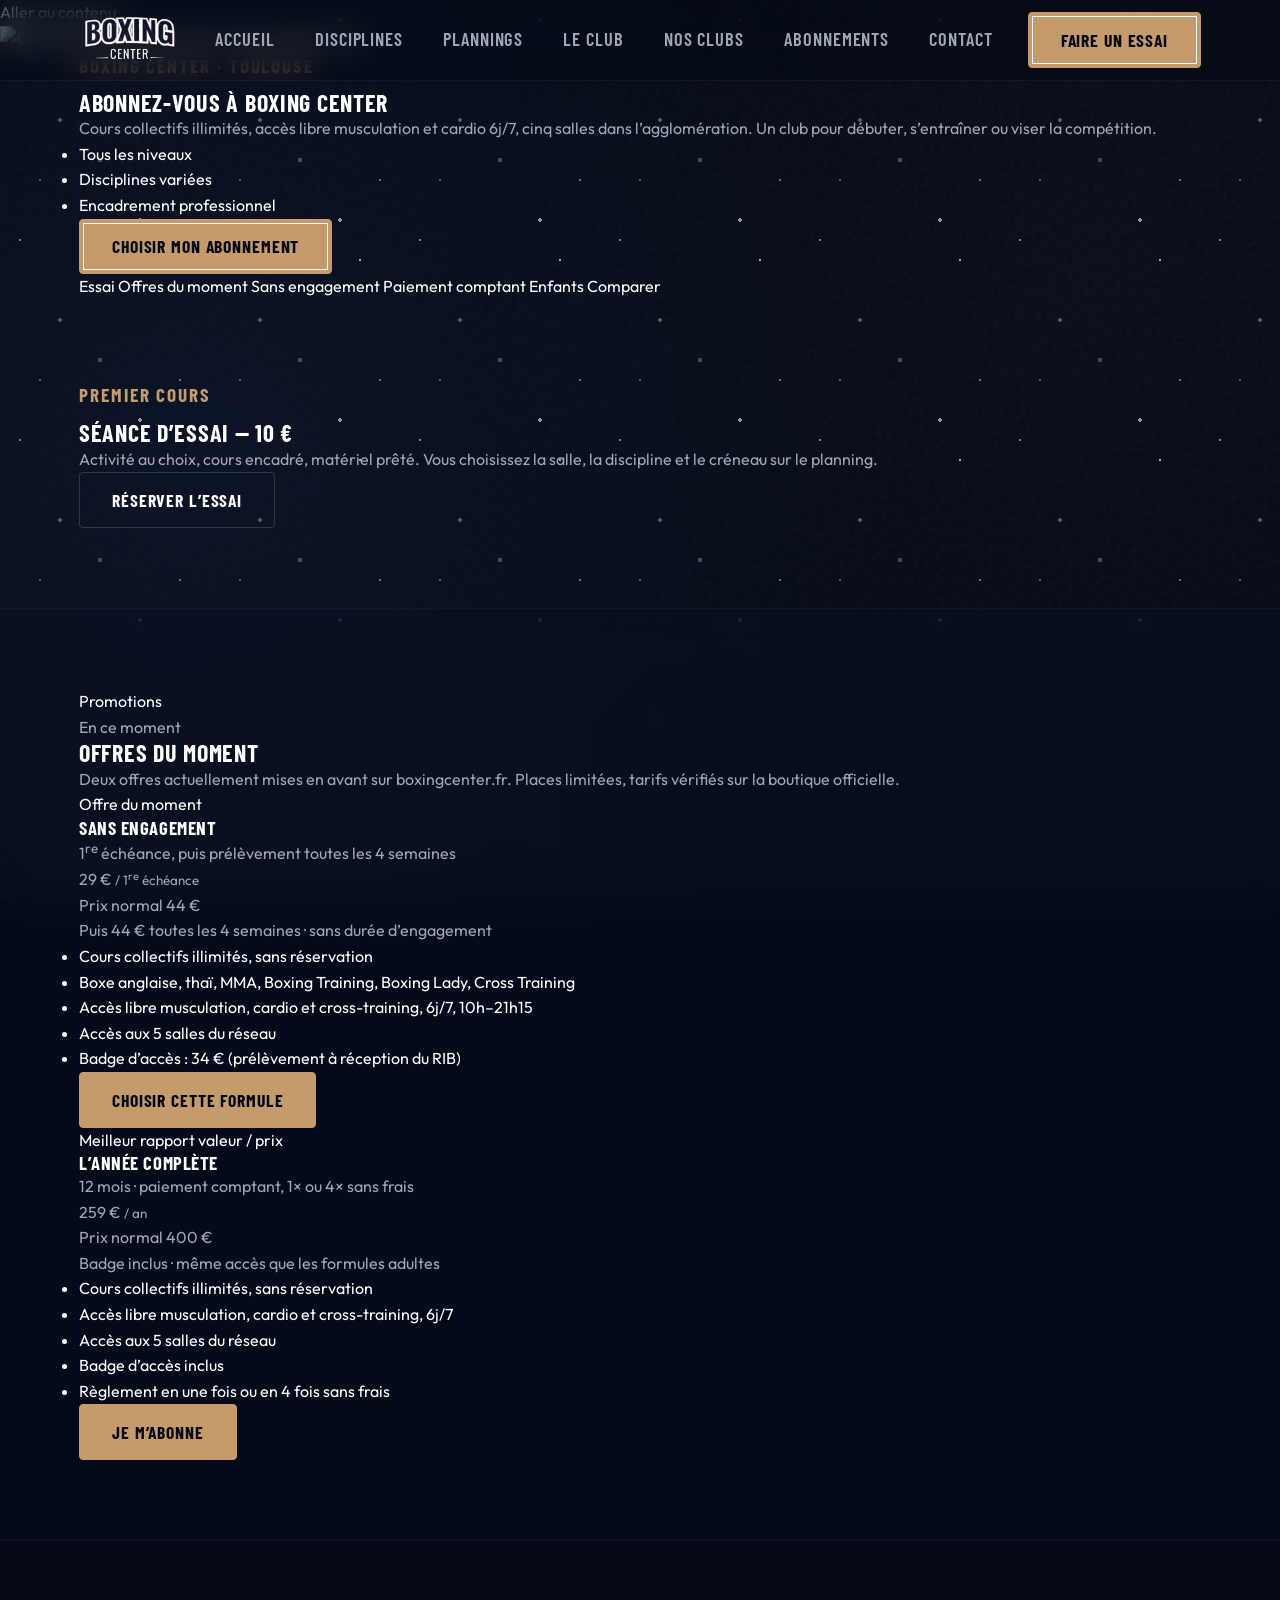
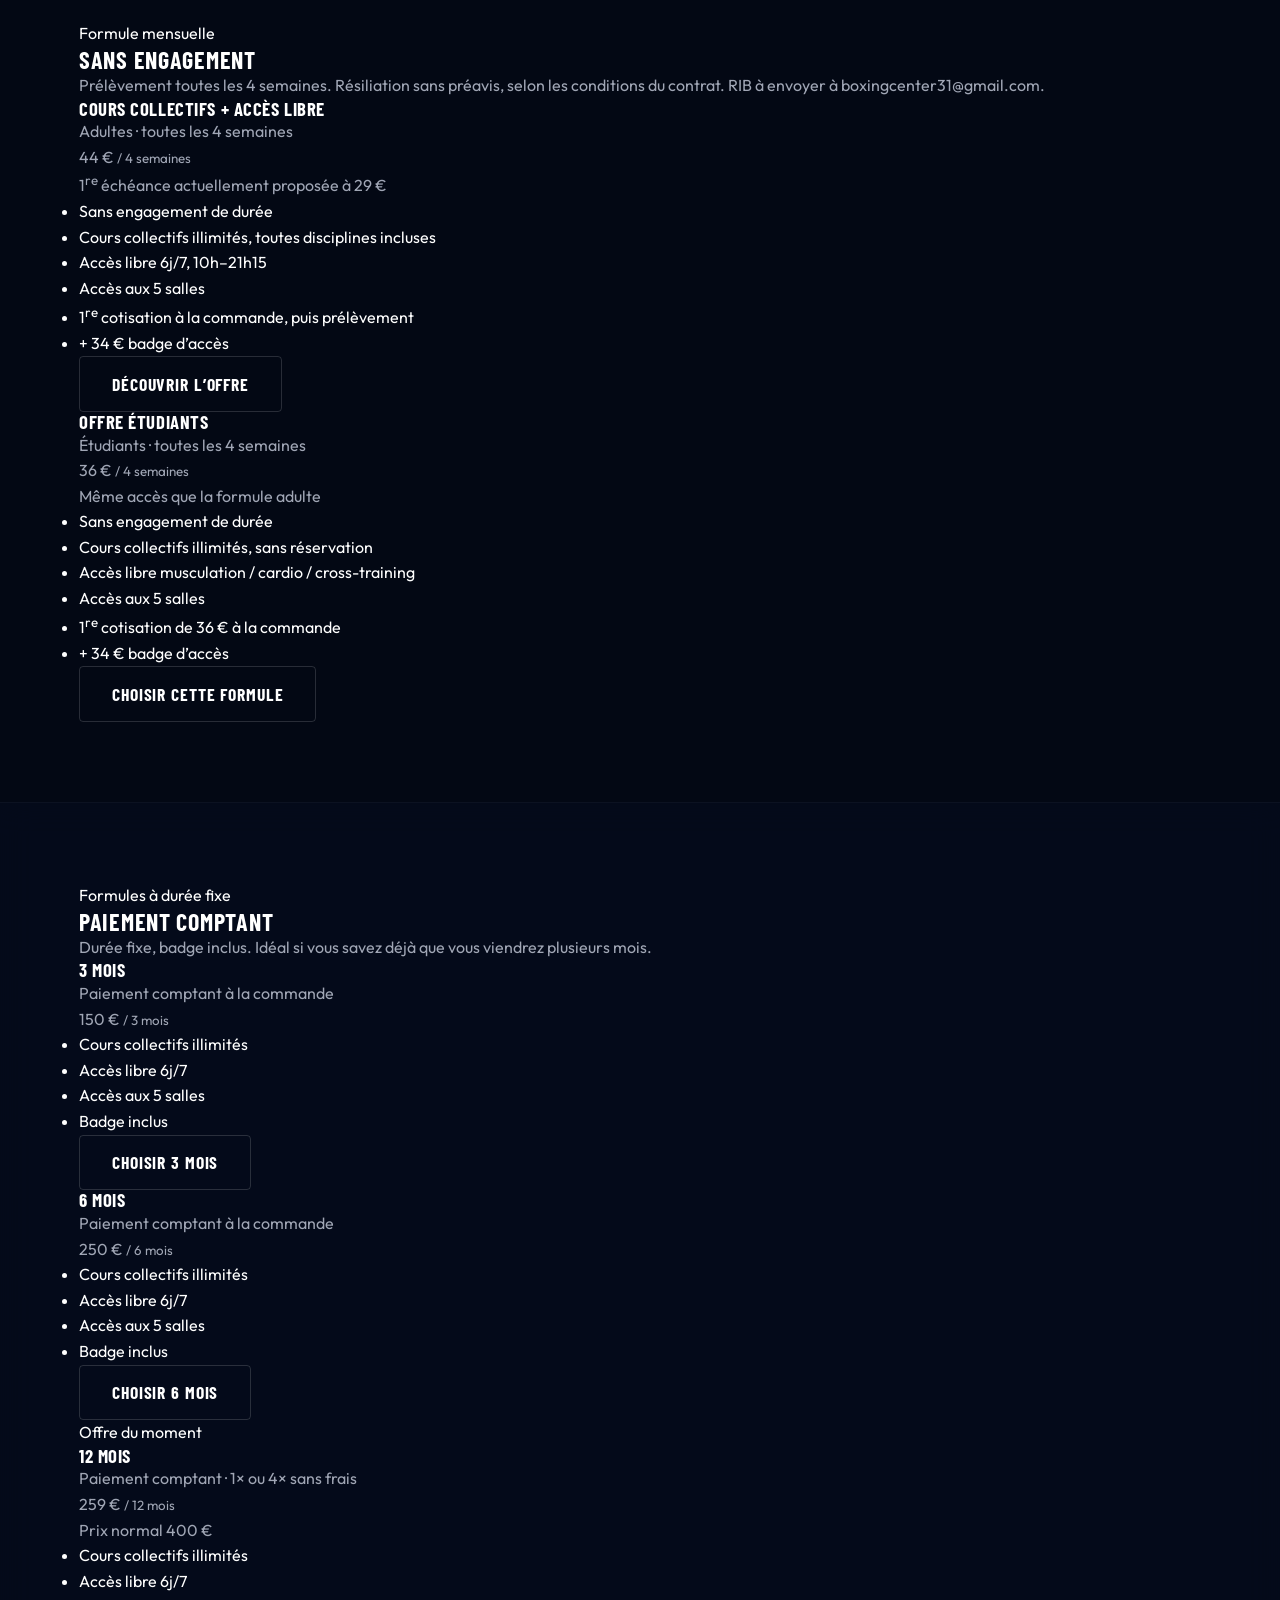
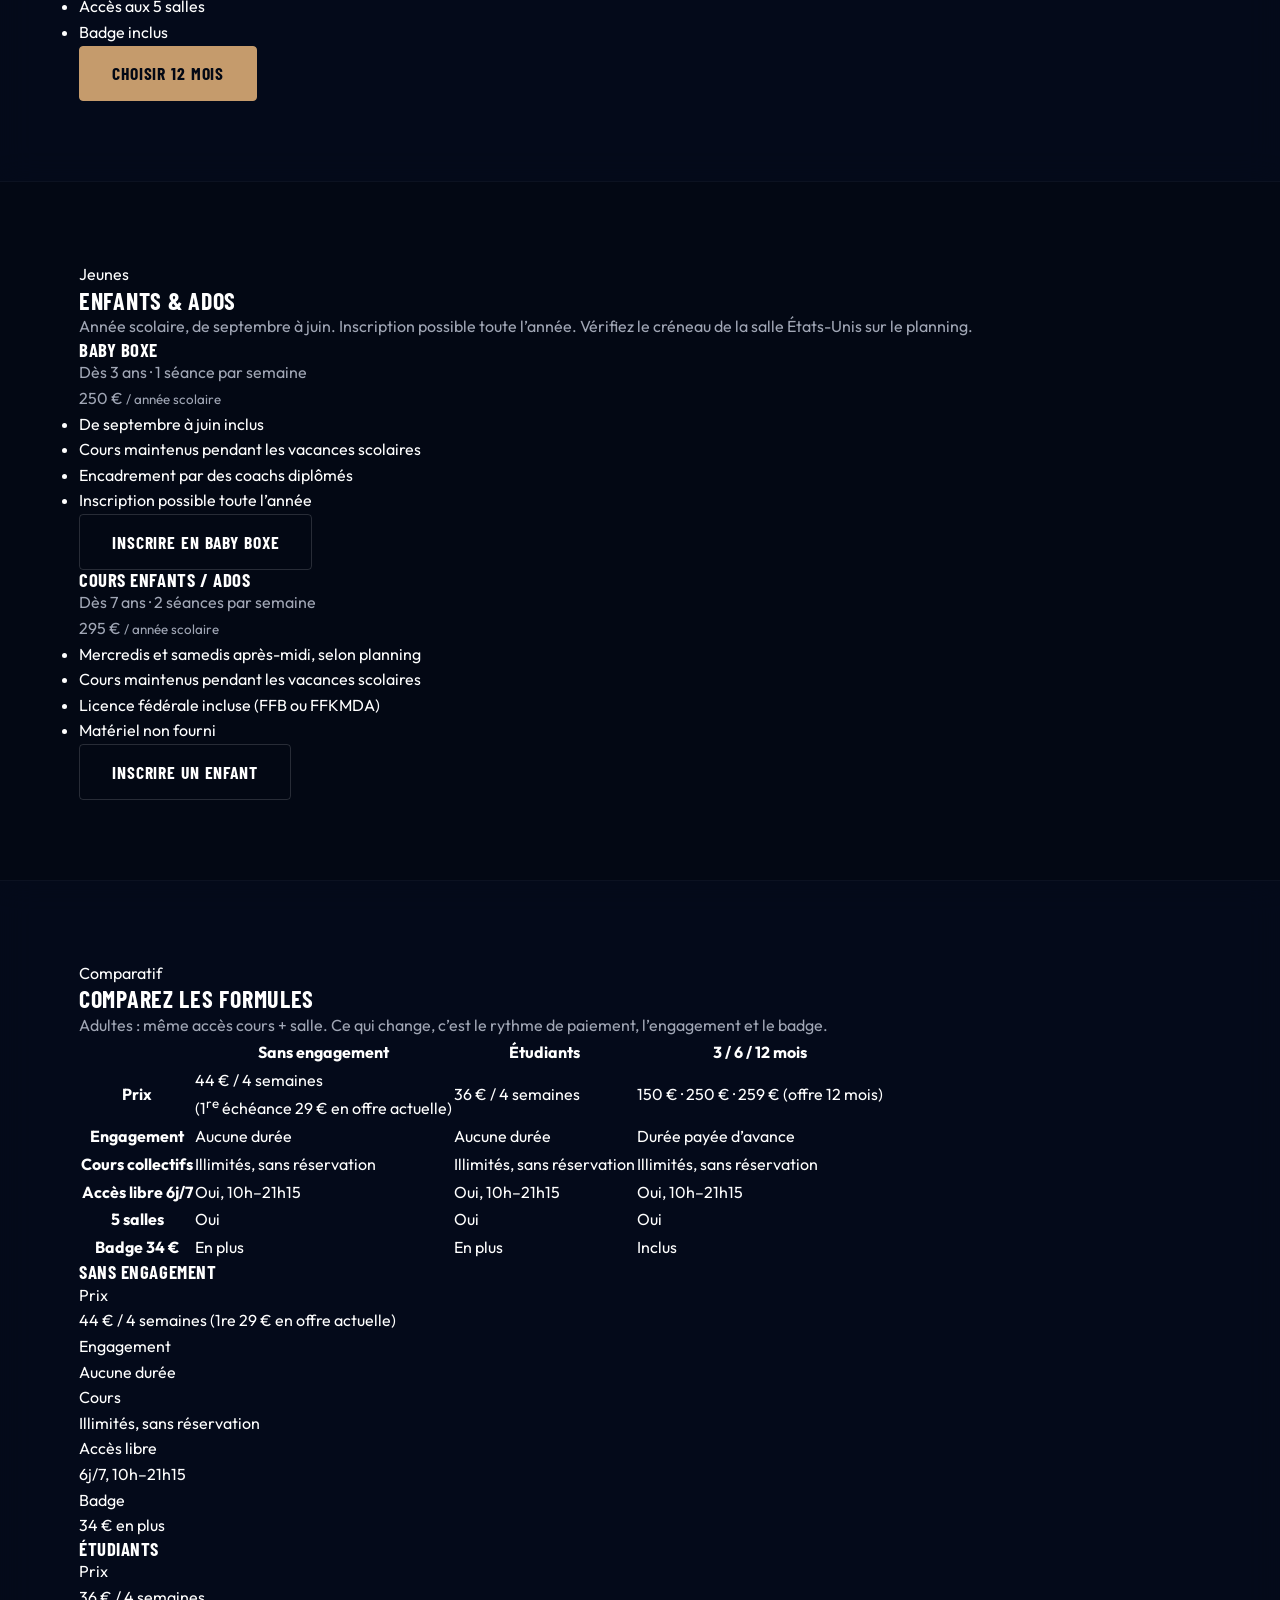
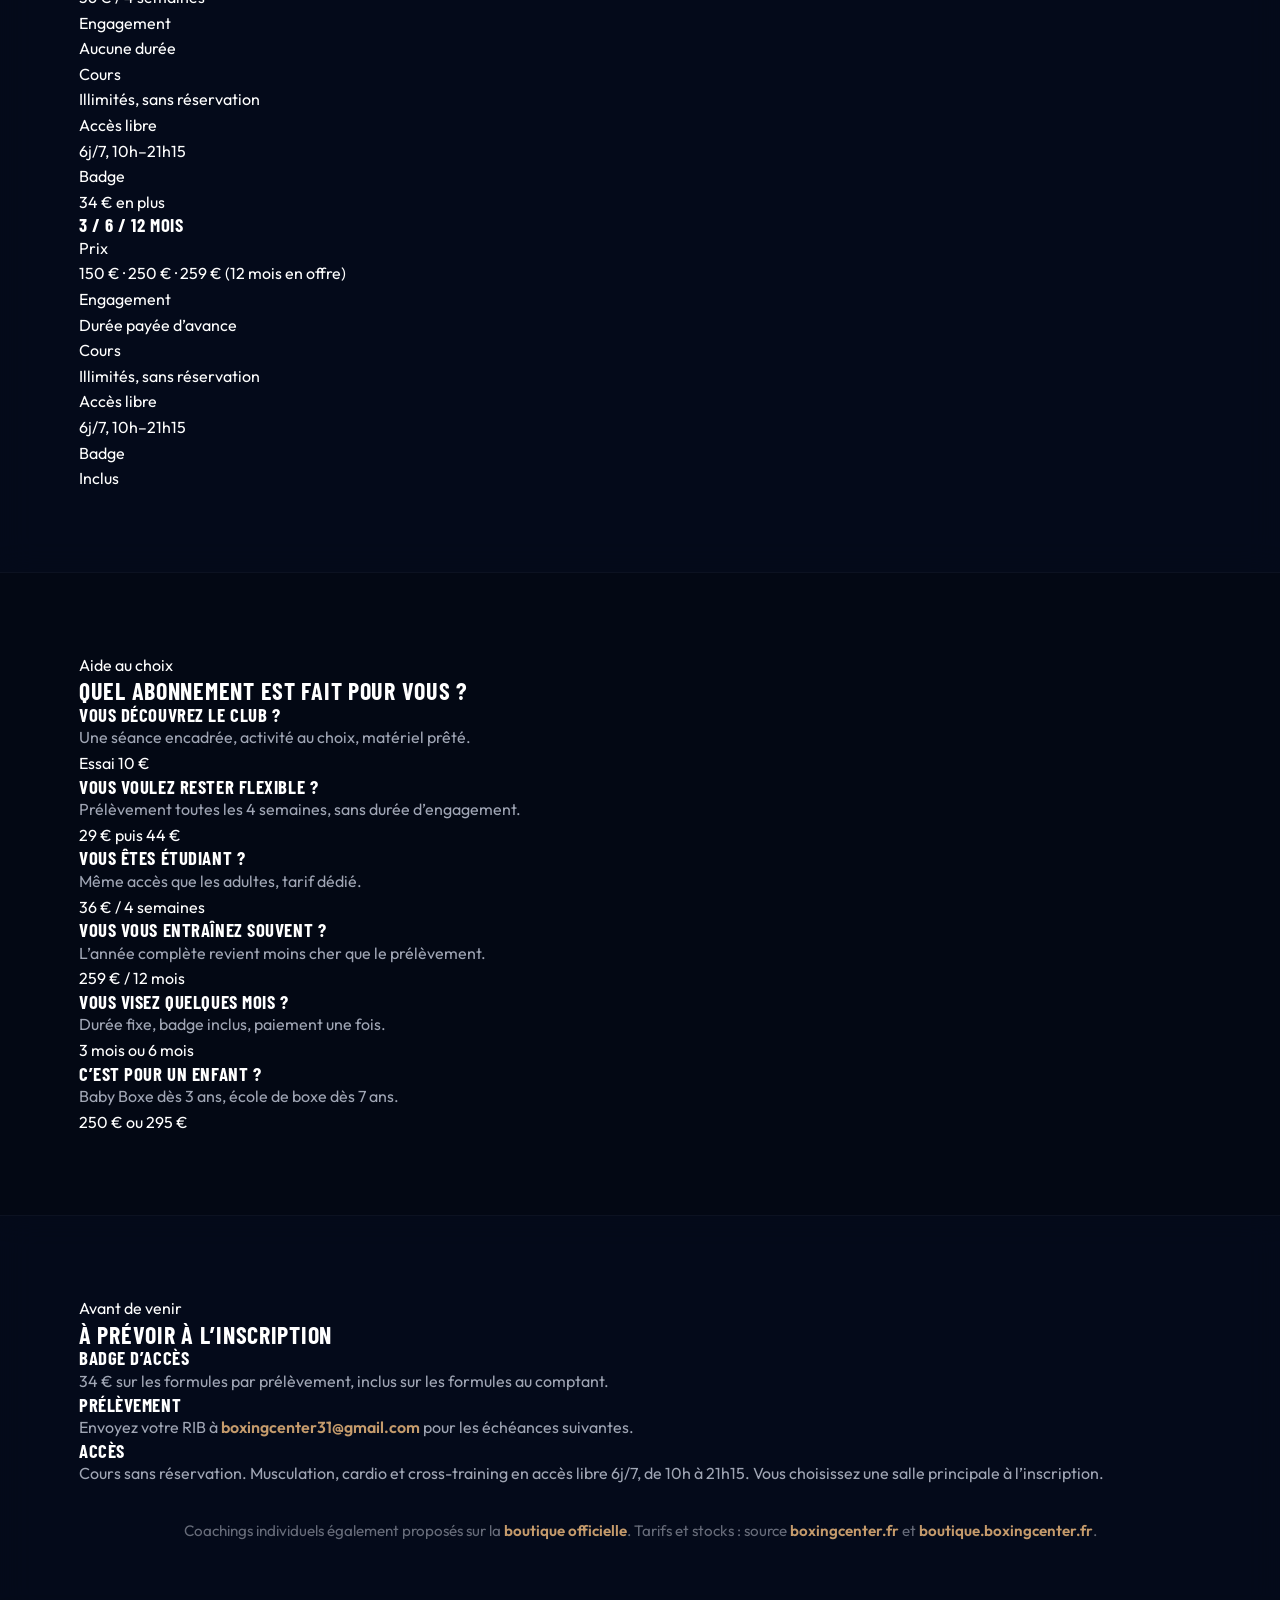
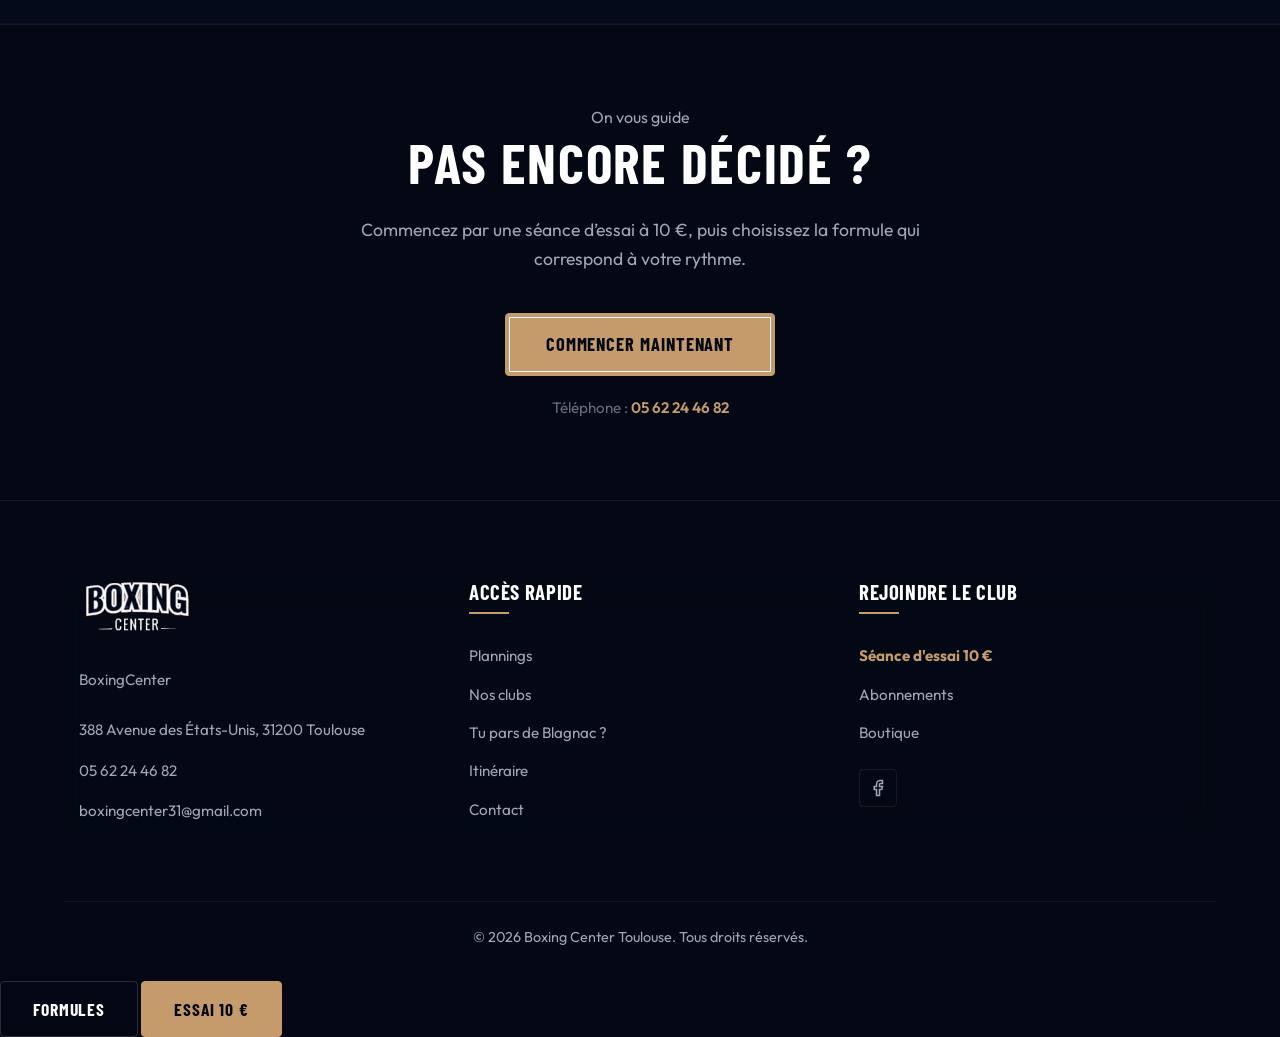
==== commit c5d85f61: "Pied de page : lien « Tu pars de Blagnac ? » vers boxingcenter-blagnac.fr Le site satellite des habi" ====
--- a/abonnements/index.html
+++ b/abonnements/index.html
@@ -31,7 +31,7 @@
     <meta property="og:site_name" content="Boxing Center Toulouse États-Unis">
     <meta property="og:title" content="Abonnements Boxing Center — tarifs et formules">
     <meta property="og:description" content="Choisissez votre formule : essai 10 €, sans engagement, étudiants, paiement comptant ou année scolaire. Cours collectifs illimités et accès libre 6j/7.">
-    <meta property="og:image" content="../photo_salle/salle_cage_ring.jpg">
+    <meta property="og:image" content="../og/abonnements.jpg">
     <meta property="og:image:type" content="image/jpeg">
     <meta property="og:image:width" content="1600">
     <meta property="og:image:height" content="891">
@@ -39,7 +39,7 @@
     <meta name="twitter:card" content="summary_large_image">
     <meta name="twitter:title" content="Abonnements Boxing Center — tarifs et formules">
     <meta name="twitter:description" content="Choisissez votre formule : essai 10 €, sans engagement, étudiants, paiement comptant ou année scolaire. Cours collectifs illimités et accès libre 6j/7.">
-    <meta name="twitter:image" content="../photo_salle/salle_cage_ring.jpg">
+    <meta name="twitter:image" content="../og/abonnements.jpg">
     <link rel="apple-touch-icon" sizes="180x180" href="../apple-touch-icon.png?i=3">
     <link rel="preconnect" href="https://fonts.googleapis.com">
     <link rel="preconnect" href="https://fonts.gstatic.com" crossorigin>
@@ -535,6 +535,7 @@
                 <ul class="footer-links">
                     <li><a href="../planning/">Plannings</a></li>
                     <li><a href="../nos-clubs/">Nos clubs</a></li>
+                    <li><a href="https://boxingcenter-blagnac.fr/" target="_blank" rel="noopener">Tu pars de Blagnac ?</a></li>
                     <li><a href="https://www.google.com/maps/dir/?api=1&destination=388+Avenue+des+États-Unis,+31200+Toulouse" target="_blank" rel="noopener">Itinéraire</a></li>
                     <li><a href="../contact/">Contact</a></li>
                 </ul>
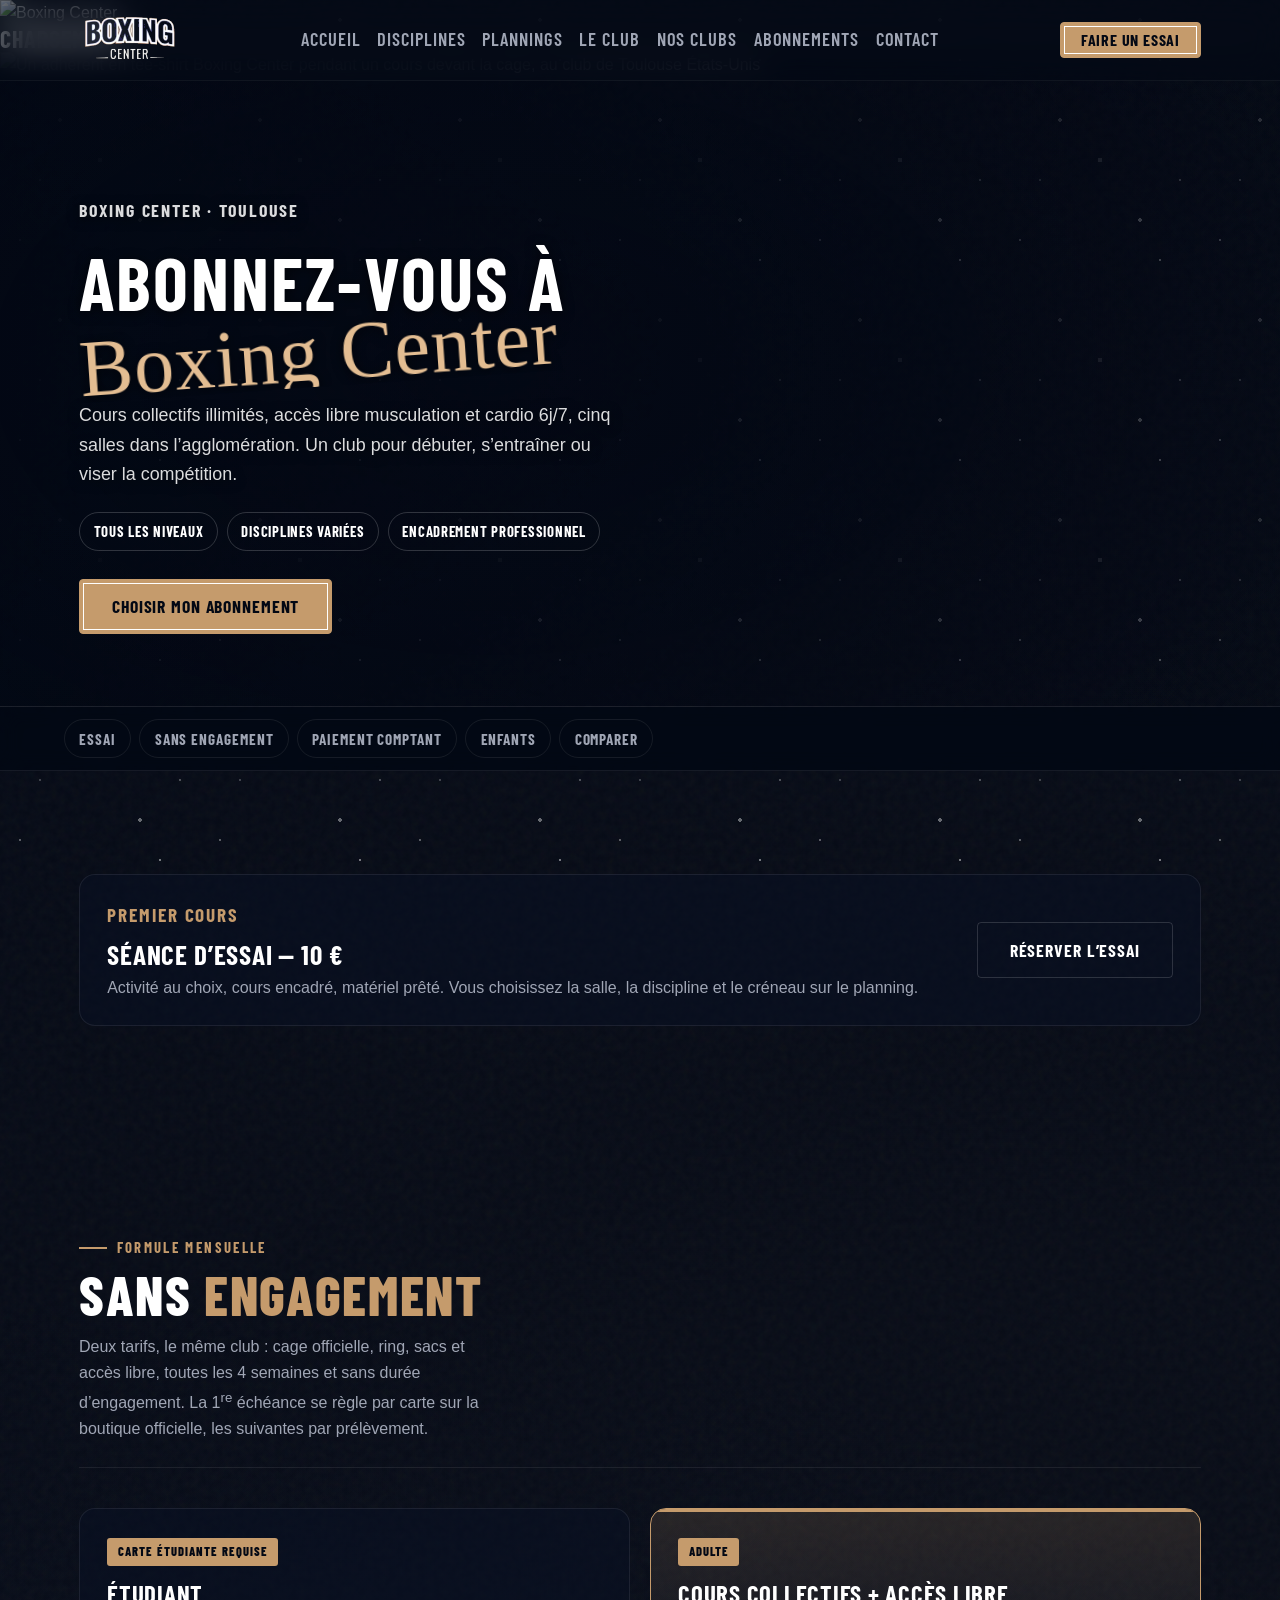
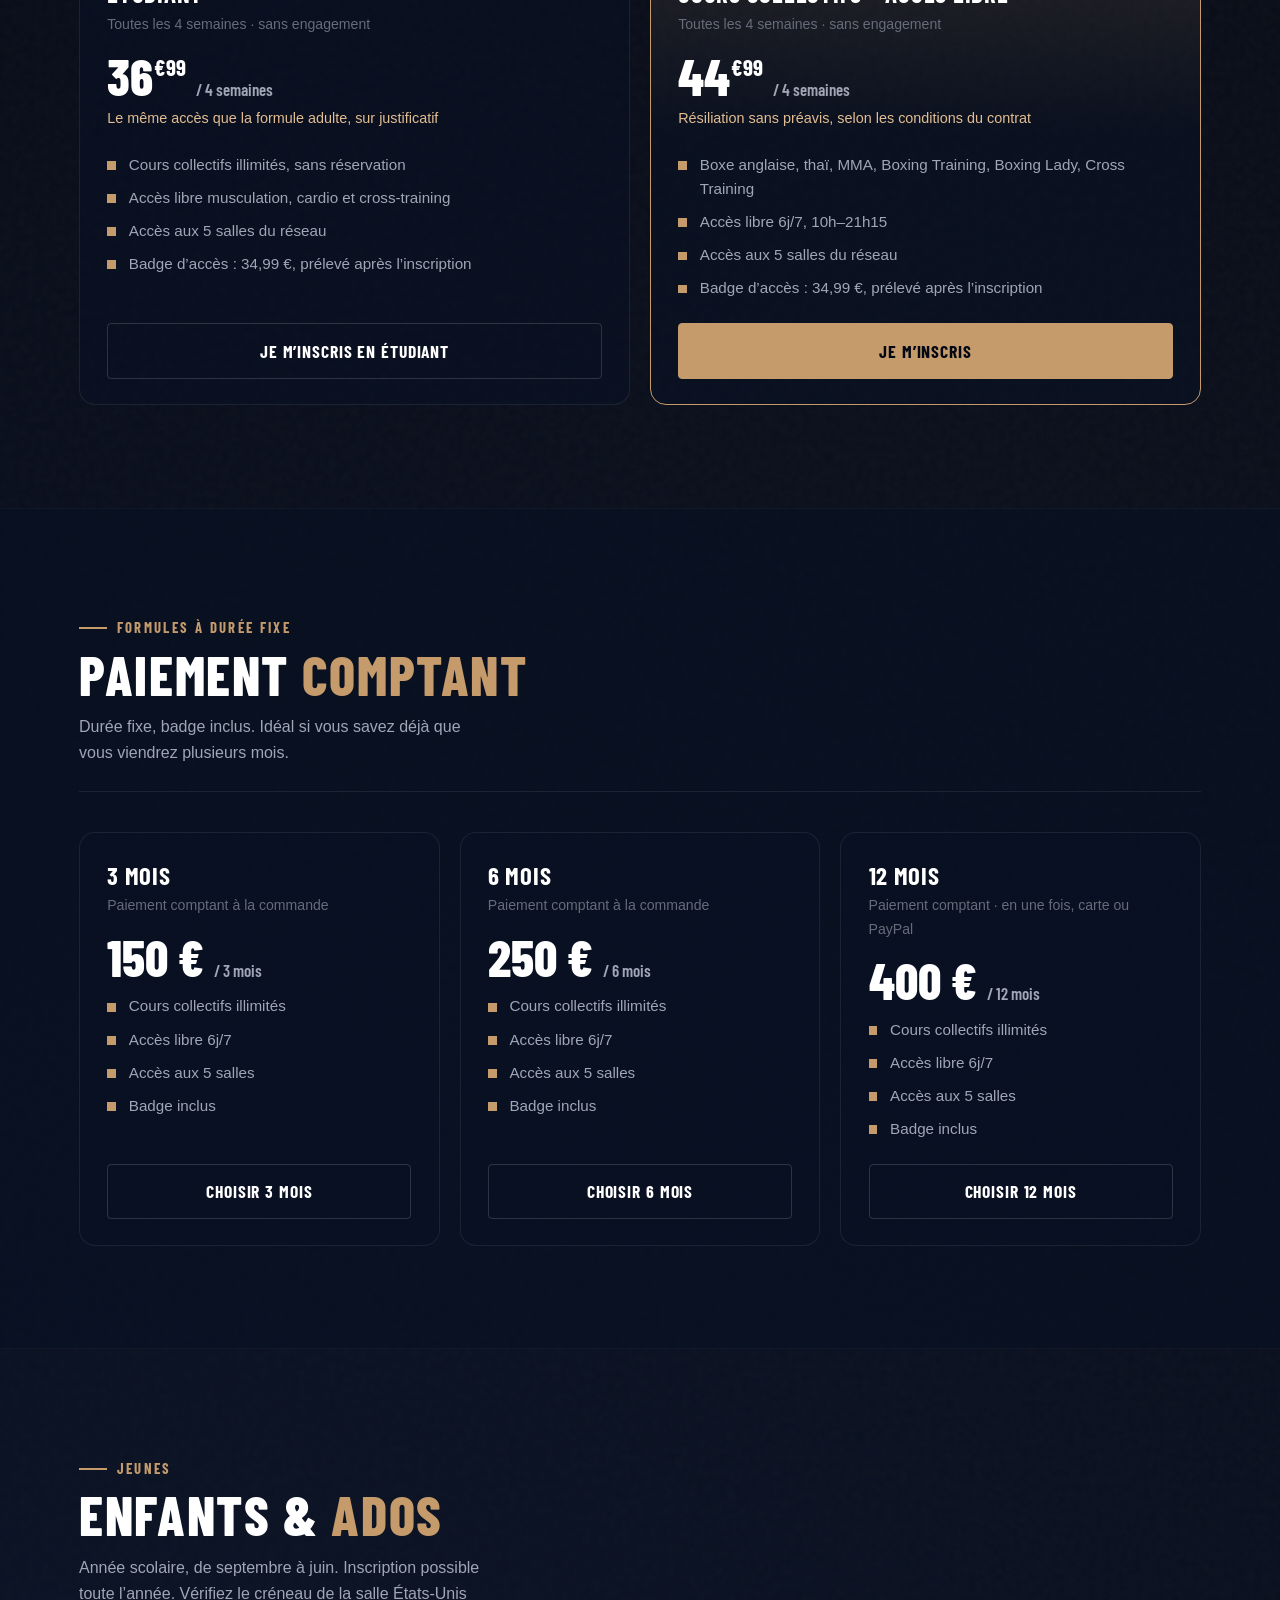
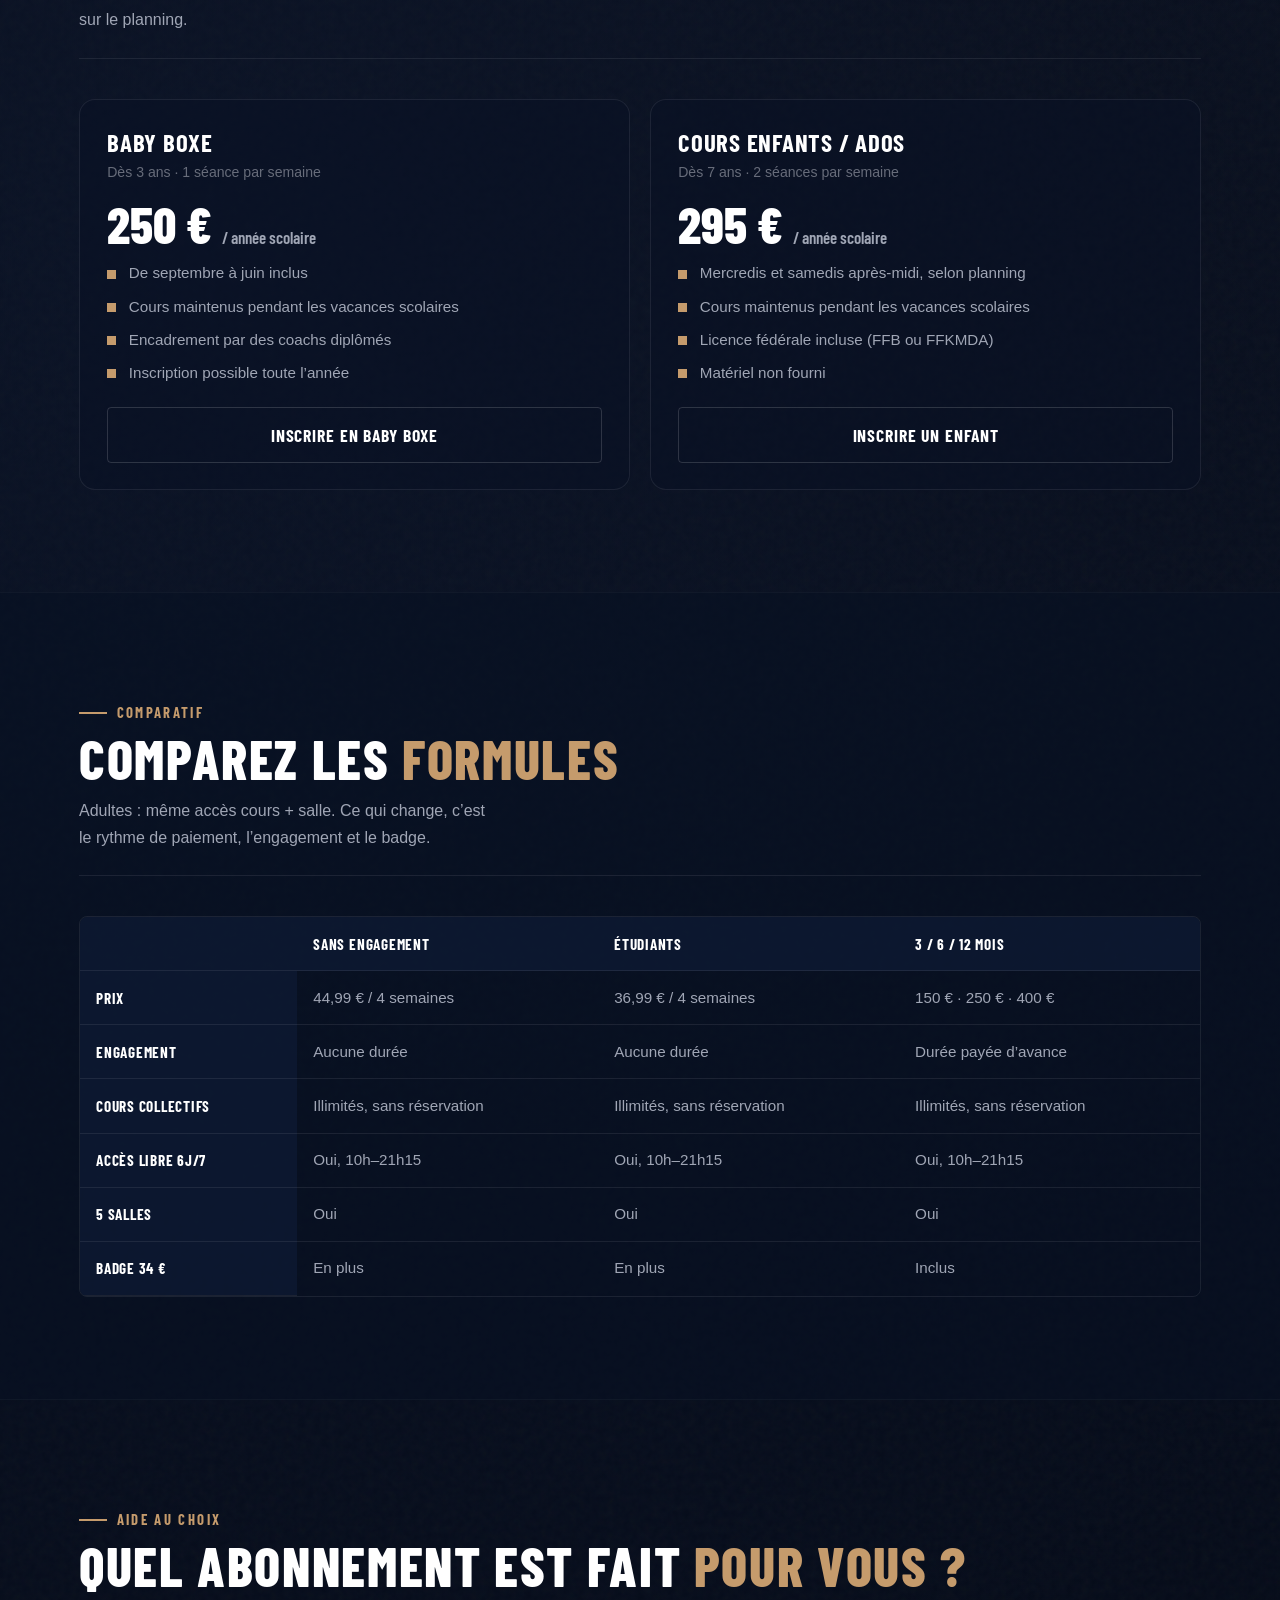
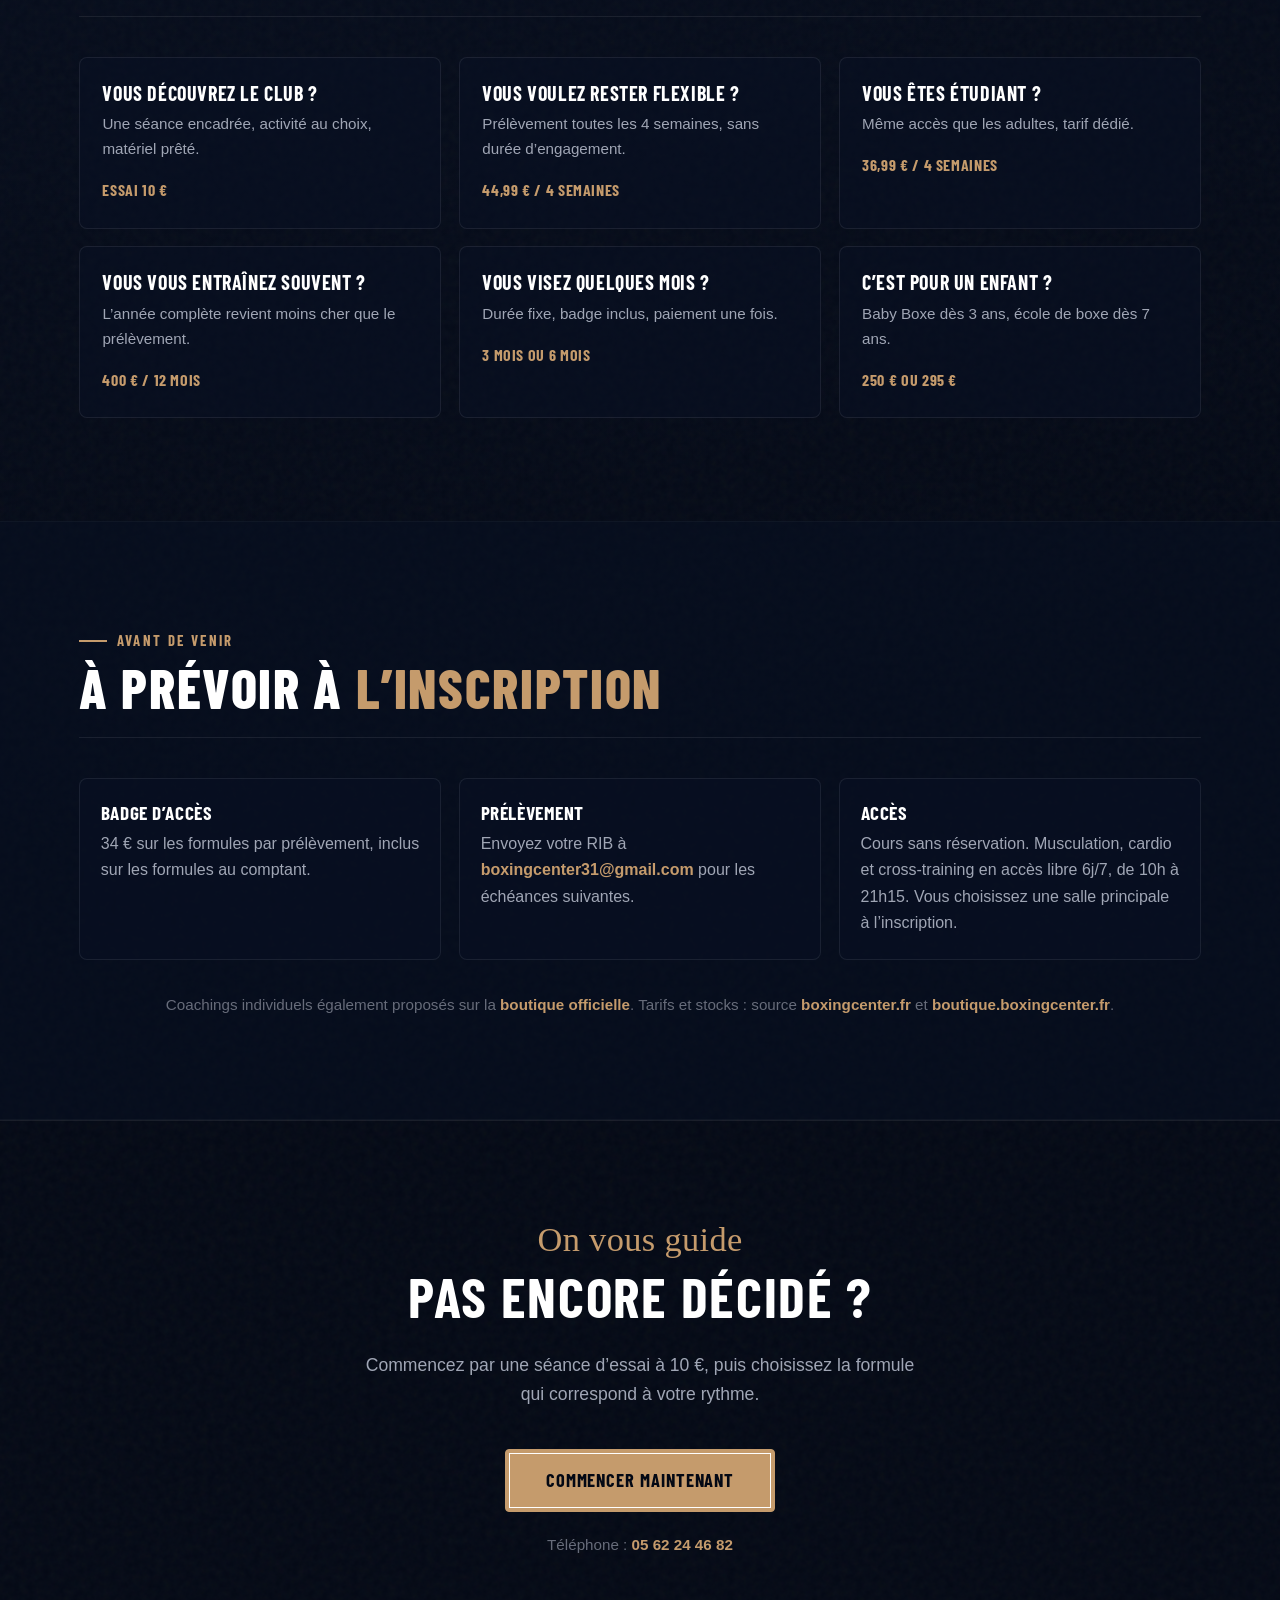
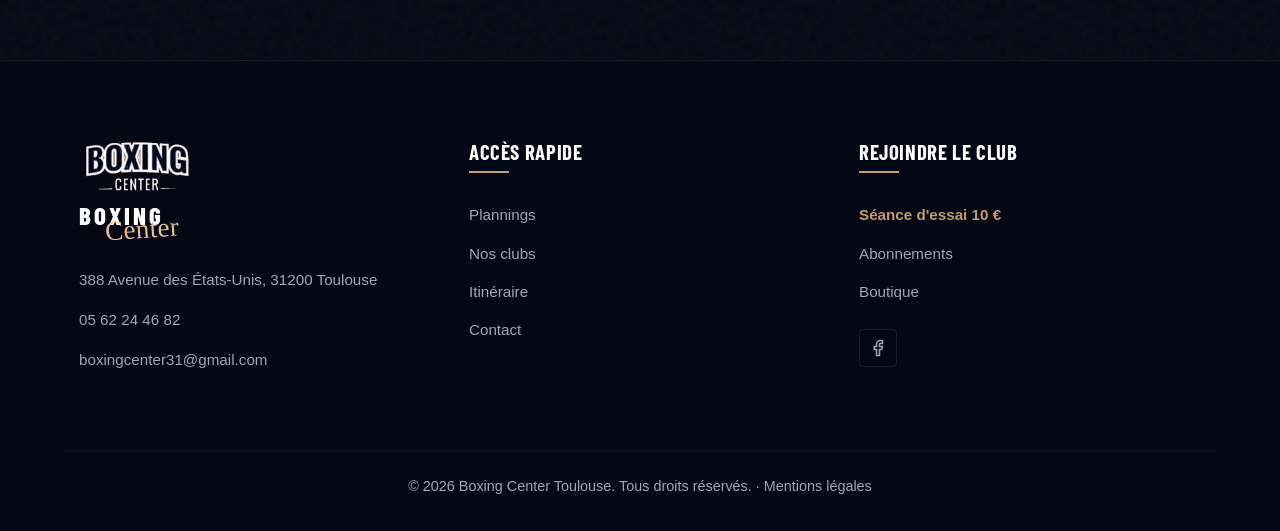
==== commit 1e7f20c3: "Tarifs : les pièges et la page abonnements présentent l'offre étudiante puis l'offre adulte - accuei" ====
--- a/abonnements/index.html
+++ b/abonnements/index.html
@@ -20,18 +20,18 @@
     })();
     </script>
     <meta name="viewport" content="width=device-width, initial-scale=1.0">
-    <meta name="description" content="Abonnements Boxing Center Toulouse : séance d'essai 10 €, sans engagement 29 € puis 44 € / 4 semaines, étudiants 36 €, 3/6/12 mois, année à 259 €, Baby Boxe et boxe éducative. Accès 5 salles.">
+    <meta name="description" content="Abonnements Boxing Center États-Unis : essai 10 €, sans engagement 44,99 € ou étudiant 36,99 € / 4 semaines, comptant 3, 6 ou 12 mois, cours enfants.">
     <title>Abonnements Boxing Center — tarifs, formules et offres à Toulouse</title>
     <meta name="theme-color" content="#030814">
     <meta name="robots" content="index,follow">
-    <link rel="canonical" href="./">
+    <link rel="canonical" href="https://clubmma.fr/abonnements/">
     <meta property="og:type" content="website">
     <meta property="og:locale" content="fr_FR">
-    <meta property="og:url" content="./">
+    <meta property="og:url" content="https://clubmma.fr/abonnements/">
     <meta property="og:site_name" content="Boxing Center Toulouse États-Unis">
     <meta property="og:title" content="Abonnements Boxing Center — tarifs et formules">
     <meta property="og:description" content="Choisissez votre formule : essai 10 €, sans engagement, étudiants, paiement comptant ou année scolaire. Cours collectifs illimités et accès libre 6j/7.">
-    <meta property="og:image" content="../og/abonnements.jpg">
+    <meta property="og:image" content="https://clubmma.fr/og/abonnements.jpg">
     <meta property="og:image:type" content="image/jpeg">
     <meta property="og:image:width" content="1600">
     <meta property="og:image:height" content="891">
@@ -39,7 +39,7 @@
     <meta name="twitter:card" content="summary_large_image">
     <meta name="twitter:title" content="Abonnements Boxing Center — tarifs et formules">
     <meta name="twitter:description" content="Choisissez votre formule : essai 10 €, sans engagement, étudiants, paiement comptant ou année scolaire. Cours collectifs illimités et accès libre 6j/7.">
-    <meta name="twitter:image" content="../og/abonnements.jpg">
+    <meta name="twitter:image" content="https://clubmma.fr/og/abonnements.jpg">
     <link rel="apple-touch-icon" sizes="180x180" href="../apple-touch-icon.png?i=3">
     <link rel="preconnect" href="https://fonts.googleapis.com">
     <link rel="preconnect" href="https://fonts.gstatic.com" crossorigin>
@@ -58,19 +58,18 @@
       "url": "https://boutique.boxingcenter.fr/10-abonnements",
       "itemListElement": [
         {"@type": "Offer", "name": "Séance d'essai — activité au choix", "price": "10", "priceCurrency": "EUR", "url": "https://boutique.boxingcenter.fr/abonnements/88-2352-seance-d-essai-activite-au-choix.html"},
-        {"@type": "Offer", "name": "Sans engagement — 1re échéance promo", "price": "29", "priceCurrency": "EUR", "url": "https://boutique.boxingcenter.fr/offre/29"},
-        {"@type": "Offer", "name": "Cours collectifs + accès libre sans engagement", "price": "44", "priceCurrency": "EUR", "url": "https://boutique.boxingcenter.fr/abonnements/124-2320-abonnement-6-salles-de-sport-cours-collectifs-acces-libre.html"},
-        {"@type": "Offer", "name": "Offre étudiants", "price": "36", "priceCurrency": "EUR", "url": "https://boutique.boxingcenter.fr/abonnements/131-2314-etudiants-cours-collectifs-acces-libre-6-salles-de-sport.html"},
-        {"@type": "Offer", "name": "3 mois paiement comptant", "price": "150", "priceCurrency": "EUR", "url": "https://boutique.boxingcenter.fr/abonnements/137-2326-12-mois-cours-collectifs-acces-libre-6-salles-de-sport.html"},
-        {"@type": "Offer", "name": "6 mois paiement comptant", "price": "250", "priceCurrency": "EUR", "url": "https://boutique.boxingcenter.fr/abonnements/153-2332-12-mois-cours-collectifs-acces-libre-6-salles-de-sport.html"},
-        {"@type": "Offer", "name": "12 mois — offre en cours", "price": "259", "priceCurrency": "EUR", "url": "https://boutique.boxingcenter.fr/offre/259"},
+        {"@type": "Offer", "name": "Adulte sans engagement, toutes les 4 semaines", "price": "44.99", "priceCurrency": "EUR", "url": "https://boutique.boxingcenter.fr/inscription?product=44-99-4-semaines"},
+        {"@type": "Offer", "name": "Étudiant sans engagement, toutes les 4 semaines", "price": "36.99", "priceCurrency": "EUR", "url": "https://boutique.boxingcenter.fr/inscription?product=etudiants-4-semaines"},
+        {"@type": "Offer", "name": "3 mois paiement comptant", "price": "150", "priceCurrency": "EUR", "url": "https://boutique.boxingcenter.fr/inscription?product=comptant-3-mois"},
+        {"@type": "Offer", "name": "6 mois paiement comptant", "price": "250", "priceCurrency": "EUR", "url": "https://boutique.boxingcenter.fr/inscription?product=comptant-6-mois"},
+        {"@type": "Offer", "name": "12 mois paiement comptant", "price": "400", "priceCurrency": "EUR", "url": "https://boutique.boxingcenter.fr/inscription?product=comptant-12-mois"},
         {"@type": "Offer", "name": "Cours Enfants / Ados — année scolaire", "price": "295", "priceCurrency": "EUR", "url": "https://boutique.boxingcenter.fr/cours-enfants-ados/27-2406-cours-enfants-ados-forfait-annee-scolaire.html"},
         {"@type": "Offer", "name": "Baby Boxe dès 3 ans", "price": "250", "priceCurrency": "EUR", "url": "https://boutique.boxingcenter.fr/cours-enfants-ados/146-2412-cours-baby-boxe-des-3-ans.html"}
       ]
     }
     </script>
     <script type="application/ld+json">
-    {"@context":"https://schema.org","@type":"BreadcrumbList","itemListElement":[{"@type":"ListItem","position":1,"name":"Accueil","item":"../"},{"@type":"ListItem","position":2,"name":"Abonnements","item":"./"}]}
+    {"@context":"https://schema.org","@type":"BreadcrumbList","itemListElement":[{"@type":"ListItem","position":1,"name":"Accueil","item":"https://clubmma.fr/"},{"@type":"ListItem","position":2,"name":"Abonnements","item":"https://clubmma.fr/abonnements/"}]}
     </script>
     <script src="../js/seo.js"></script>
 </head>
@@ -108,8 +107,9 @@
     <section class="page-hero">
         <div class="page-hero-media">
             <picture>
-                <source srcset="../photo_salle/planning_mma_card.webp" type="image/webp">
-                <img src="../photo_salle/planning_mma_card.jpg" alt="Cage MMA au Boxing Center Toulouse États-Unis" width="1200" height="1600" fetchpriority="high" decoding="async">
+                <source type="image/avif" sizes="100vw" srcset="../photo_salle/sourire-apres-le-cours-800.avif 800w, ../photo_salle/sourire-apres-le-cours.avif 1600w">
+                <source type="image/webp" sizes="100vw" srcset="../photo_salle/sourire-apres-le-cours-800.webp 800w, ../photo_salle/sourire-apres-le-cours.webp 1600w">
+                <img src="../photo_salle/sourire-apres-le-cours.jpg" alt="Un adhérent en tee-shirt Boxing Center pendant un cours devant la cage, au club de Toulouse États-Unis" width="1600" height="900" style="--hero-x: 60%" fetchpriority="high" decoding="async">
             </picture>
         </div>
         <div class="page-hero-overlay"></div>
@@ -122,14 +122,13 @@
                 <li>Disciplines variées</li>
                 <li>Encadrement professionnel</li>
             </ul>
-            <a href="#offres" class="btn btn-primary double-outline-element">Choisir mon abonnement</a>
+            <a href="#sans-engagement" class="btn btn-primary double-outline-element">Choisir mon abonnement</a>
         </div>
     </section>
 
     <nav class="plan-jump" aria-label="Aller aux formules">
         <div class="container plan-jump-inner">
             <a href="#essai">Essai</a>
-            <a href="#offres">Offres du moment</a>
             <a href="#sans-engagement">Sans engagement</a>
             <a href="#comptant">Paiement comptant</a>
             <a href="#enfants">Enfants</a>
@@ -150,92 +149,43 @@
         </div>
     </section>
 
-    <section class="section section-bg-alt" id="offres" aria-labelledby="offres-title">
+    <section class="section" id="sans-engagement" aria-labelledby="flex-title">
         <div class="container">
             <div class="section-head">
                 <div>
-                    <span class="eyebrow">Promotions</span>
-                    <p class="script-energy type-kicker">En ce moment</p>
-                    <h2 id="offres-title">Offres du <span>moment</span></h2>
-                    <p>Deux offres actuellement mises en avant sur boxingcenter.fr. Places limitées, tarifs vérifiés sur la boutique officielle.</p>
+                    <span class="eyebrow">Formule mensuelle</span>
+                    <h2 id="flex-title">Sans <span>engagement</span></h2>
+                    <p>Deux tarifs, le même club : cage officielle, ring, sacs et accès libre, toutes les 4 semaines et sans durée d’engagement. La 1<sup>re</sup> échéance se règle par carte sur la boutique officielle, les suivantes par prélèvement.</p>
                 </div>
             </div>
             <div class="plan-grid">
                 <article class="plan-card">
-                    <span class="plan-badge">Offre du moment</span>
-                    <h3>Sans engagement</h3>
-                    <p class="plan-period">1<sup>re</sup> échéance, puis prélèvement toutes les 4 semaines</p>
-                    <p class="plan-price">29 € <small>/ 1<sup>re</sup> échéance</small></p>
-                    <p class="plan-was">Prix normal 44 €</p>
-                    <p class="plan-note">Puis 44 € toutes les 4 semaines · sans durée d’engagement</p>
+                    <span class="plan-badge">Carte étudiante requise</span>
+                    <h3>Étudiant</h3>
+                    <p class="plan-period">Toutes les 4 semaines · sans engagement</p>
+                    <p class="plan-price"><span class="visually-hidden">36,99 € toutes les 4 semaines</span><span aria-hidden="true">36<sup class="px-c">€99</sup> <small>/ 4 semaines</small></span></p>
+                    <p class="plan-note">Le même accès que la formule adulte, sur justificatif</p>
                     <ul>
                         <li>Cours collectifs illimités, sans réservation</li>
+                        <li>Accès libre musculation, cardio et cross-training</li>
+                        <li>Accès aux 5 salles du réseau</li>
+                        <li>Badge d’accès : 34,99 €, prélevé après l’inscription</li>
+                    </ul>
+                    <a href="https://boutique.boxingcenter.fr/inscription?product=etudiants-4-semaines" target="_blank" rel="noopener" class="btn btn-secondary">Je m’inscris en étudiant</a>
+                </article>
+                <article class="plan-card plan-card--featured">
+                    <span class="plan-badge">Adulte</span>
+                    <h3>Cours collectifs + accès libre</h3>
+                    <p class="plan-period">Toutes les 4 semaines · sans engagement</p>
+                    <p class="plan-price"><span class="visually-hidden">44,99 € toutes les 4 semaines</span><span aria-hidden="true">44<sup class="px-c">€99</sup> <small>/ 4 semaines</small></span></p>
+                    <p class="plan-note">Résiliation sans préavis, selon les conditions du contrat</p>
+                    <ul>
                         <li>Boxe anglaise, thaï, MMA, Boxing Training, Boxing Lady, Cross Training</li>
-                        <li>Accès libre musculation, cardio et cross-training, 6j/7, 10h–21h15</li>
+                        <li>Accès libre 6j/7, 10h–21h15</li>
                         <li>Accès aux 5 salles du réseau</li>
-                        <li>Badge d’accès : 34 € (prélèvement à réception du RIB)</li>
-                    </ul>
-                    <a href="https://boutique.boxingcenter.fr/offre/29" target="_blank" rel="noopener" class="btn btn-primary">Choisir cette formule</a>
-                </article>
-                <article class="plan-card plan-card--featured">
-                    <span class="plan-badge">Meilleur rapport valeur / prix</span>
-                    <h3>L’année complète</h3>
-                    <p class="plan-period">12 mois · paiement comptant, 1× ou 4× sans frais</p>
-                    <p class="plan-price">259 € <small>/ an</small></p>
-                    <p class="plan-was">Prix normal 400 €</p>
-                    <p class="plan-note">Badge inclus · même accès que les formules adultes</p>
-                    <ul>
-                        <li>Cours collectifs illimités, sans réservation</li>
-                        <li>Accès libre musculation, cardio et cross-training, 6j/7</li>
-                        <li>Accès aux 5 salles du réseau</li>
-                        <li>Badge d’accès inclus</li>
-                        <li>Règlement en une fois ou en 4 fois sans frais</li>
-                    </ul>
-                    <a href="https://boutique.boxingcenter.fr/offre/259" target="_blank" rel="noopener" class="btn btn-primary">Je m’abonne</a>
-                </article>
-            </div>
-        </div>
-    </section>
-
-    <section class="section" id="sans-engagement" aria-labelledby="flex-title">
-        <div class="container">
-            <div class="section-head">
-                <div>
-                    <span class="eyebrow">Formule mensuelle</span>
-                    <h2 id="flex-title">Sans <span>engagement</span></h2>
-                    <p>Prélèvement toutes les 4 semaines. Résiliation sans préavis, selon les conditions du contrat. RIB à envoyer à boxingcenter31@gmail.com.</p>
-                </div>
-            </div>
-            <div class="plan-grid">
-                <article class="plan-card">
-                    <h3>Cours collectifs + accès libre</h3>
-                    <p class="plan-period">Adultes · toutes les 4 semaines</p>
-                    <p class="plan-price">44 € <small>/ 4 semaines</small></p>
-                    <p class="plan-note">1<sup>re</sup> échéance actuellement proposée à 29 €</p>
-                    <ul>
-                        <li>Sans engagement de durée</li>
-                        <li>Cours collectifs illimités, toutes disciplines incluses</li>
-                        <li>Accès libre 6j/7, 10h–21h15</li>
-                        <li>Accès aux 5 salles</li>
-                        <li>1<sup>re</sup> cotisation à la commande, puis prélèvement</li>
-                        <li>+ 34 € badge d’accès</li>
-                    </ul>
-                    <a href="https://boutique.boxingcenter.fr/abonnements/124-2320-abonnement-6-salles-de-sport-cours-collectifs-acces-libre.html" target="_blank" rel="noopener" class="btn btn-secondary">Découvrir l’offre</a>
-                </article>
-                <article class="plan-card">
-                    <h3>Offre étudiants</h3>
-                    <p class="plan-period">Étudiants · toutes les 4 semaines</p>
-                    <p class="plan-price">36 € <small>/ 4 semaines</small></p>
-                    <p class="plan-note">Même accès que la formule adulte</p>
-                    <ul>
-                        <li>Sans engagement de durée</li>
-                        <li>Cours collectifs illimités, sans réservation</li>
-                        <li>Accès libre musculation / cardio / cross-training</li>
-                        <li>Accès aux 5 salles</li>
-                        <li>1<sup>re</sup> cotisation de 36 € à la commande</li>
-                        <li>+ 34 € badge d’accès</li>
-                    </ul>
-                    <a href="https://boutique.boxingcenter.fr/abonnements/131-2314-etudiants-cours-collectifs-acces-libre-6-salles-de-sport.html" target="_blank" rel="noopener" class="btn btn-secondary">Choisir cette formule</a>
+                        <li>Badge d’accès : 34,99 €, prélevé après l’inscription</li>
+                    </ul>
+                    <a href="https://boutique.boxingcenter.fr/inscription?product=44-99-4-semaines" target="_blank" rel="noopener" class="btn btn-primary">Je m’inscris</a>
                 </article>
             </div>
         </div>
@@ -261,7 +211,7 @@
                         <li>Accès aux 5 salles</li>
                         <li>Badge inclus</li>
                     </ul>
-                    <a href="https://boutique.boxingcenter.fr/abonnements/137-2326-12-mois-cours-collectifs-acces-libre-6-salles-de-sport.html" target="_blank" rel="noopener" class="btn btn-secondary">Choisir 3 mois</a>
+                    <a href="https://boutique.boxingcenter.fr/inscription?product=comptant-3-mois" target="_blank" rel="noopener" class="btn btn-secondary">Choisir 3 mois</a>
                 </article>
                 <article class="plan-card">
                     <h3>6 mois</h3>
@@ -273,21 +223,19 @@
                         <li>Accès aux 5 salles</li>
                         <li>Badge inclus</li>
                     </ul>
-                    <a href="https://boutique.boxingcenter.fr/abonnements/153-2332-12-mois-cours-collectifs-acces-libre-6-salles-de-sport.html" target="_blank" rel="noopener" class="btn btn-secondary">Choisir 6 mois</a>
-                </article>
-                <article class="plan-card plan-card--featured">
-                    <span class="plan-badge">Offre du moment</span>
+                    <a href="https://boutique.boxingcenter.fr/inscription?product=comptant-6-mois" target="_blank" rel="noopener" class="btn btn-secondary">Choisir 6 mois</a>
+                </article>
+                <article class="plan-card">
                     <h3>12 mois</h3>
-                    <p class="plan-period">Paiement comptant · 1× ou 4× sans frais</p>
-                    <p class="plan-price">259 € <small>/ 12 mois</small></p>
-                    <p class="plan-was">Prix normal 400 €</p>
+                    <p class="plan-period">Paiement comptant · en une fois, carte ou PayPal</p>
+                    <p class="plan-price">400 € <small>/ 12 mois</small></p>
                     <ul>
                         <li>Cours collectifs illimités</li>
                         <li>Accès libre 6j/7</li>
                         <li>Accès aux 5 salles</li>
                         <li>Badge inclus</li>
                     </ul>
-                    <a href="https://boutique.boxingcenter.fr/offre/259" target="_blank" rel="noopener" class="btn btn-primary">Choisir 12 mois</a>
+                    <a href="https://boutique.boxingcenter.fr/inscription?product=comptant-12-mois" target="_blank" rel="noopener" class="btn btn-secondary">Choisir 12 mois</a>
                 </article>
             </div>
         </div>
@@ -353,9 +301,9 @@
                     <tbody>
                         <tr>
                             <th scope="row">Prix</th>
-                            <td>44 € / 4 semaines<br>(1<sup>re</sup> échéance 29 € en offre actuelle)</td>
-                            <td>36 € / 4 semaines</td>
-                            <td>150 € · 250 € · 259 € (offre 12 mois)</td>
+                            <td>44,99 € / 4 semaines</td>
+                            <td>36,99 € / 4 semaines</td>
+                            <td>150 € · 250 € · 400 €</td>
                         </tr>
                         <tr>
                             <th scope="row">Engagement</th>
@@ -394,27 +342,27 @@
                 <article>
                     <h3>Sans engagement</h3>
                     <dl>
-                        <dt>Prix</dt><dd>44 € / 4 semaines (1re 29 € en offre actuelle)</dd>
+                        <dt>Prix</dt><dd>44,99 € / 4 semaines</dd>
                         <dt>Engagement</dt><dd>Aucune durée</dd>
                         <dt>Cours</dt><dd>Illimités, sans réservation</dd>
                         <dt>Accès libre</dt><dd>6j/7, 10h–21h15</dd>
-                        <dt>Badge</dt><dd>34 € en plus</dd>
+                        <dt>Badge</dt><dd>34,99 € en plus</dd>
                     </dl>
                 </article>
                 <article>
                     <h3>Étudiants</h3>
                     <dl>
-                        <dt>Prix</dt><dd>36 € / 4 semaines</dd>
+                        <dt>Prix</dt><dd>36,99 € / 4 semaines</dd>
                         <dt>Engagement</dt><dd>Aucune durée</dd>
                         <dt>Cours</dt><dd>Illimités, sans réservation</dd>
                         <dt>Accès libre</dt><dd>6j/7, 10h–21h15</dd>
-                        <dt>Badge</dt><dd>34 € en plus</dd>
+                        <dt>Badge</dt><dd>34,99 € en plus</dd>
                     </dl>
                 </article>
                 <article>
                     <h3>3 / 6 / 12 mois</h3>
                     <dl>
-                        <dt>Prix</dt><dd>150 € · 250 € · 259 € (12 mois en offre)</dd>
+                        <dt>Prix</dt><dd>150 € · 250 € · 400 €</dd>
                         <dt>Engagement</dt><dd>Durée payée d’avance</dd>
                         <dt>Cours</dt><dd>Illimités, sans réservation</dd>
                         <dt>Accès libre</dt><dd>6j/7, 10h–21h15</dd>
@@ -443,17 +391,17 @@
                 <article class="decide-card">
                     <h3>Vous voulez rester flexible ?</h3>
                     <p>Prélèvement toutes les 4 semaines, sans durée d’engagement.</p>
-                    <a href="#offres">29 € puis 44 €</a>
+                    <a href="#sans-engagement">44,99 € / 4 semaines</a>
                 </article>
                 <article class="decide-card">
                     <h3>Vous êtes étudiant ?</h3>
                     <p>Même accès que les adultes, tarif dédié.</p>
-                    <a href="#sans-engagement">36 € / 4 semaines</a>
+                    <a href="#sans-engagement">36,99 € / 4 semaines</a>
                 </article>
                 <article class="decide-card">
                     <h3>Vous vous entraînez souvent ?</h3>
                     <p>L’année complète revient moins cher que le prélèvement.</p>
-                    <a href="#offres">259 € / 12 mois</a>
+                    <a href="#comptant">400 € / 12 mois</a>
                 </article>
                 <article class="decide-card">
                     <h3>Vous visez quelques mois ?</h3>
@@ -535,7 +483,6 @@
                 <ul class="footer-links">
                     <li><a href="../planning/">Plannings</a></li>
                     <li><a href="../nos-clubs/">Nos clubs</a></li>
-                    <li><a href="https://boxingcenter-blagnac.fr/" target="_blank" rel="noopener">Tu pars de Blagnac ?</a></li>
                     <li><a href="https://www.google.com/maps/dir/?api=1&destination=388+Avenue+des+États-Unis,+31200+Toulouse" target="_blank" rel="noopener">Itinéraire</a></li>
                     <li><a href="../contact/">Contact</a></li>
                 </ul>
@@ -555,12 +502,12 @@
             </div>
         </div>
         <div class="container footer-bottom" style="justify-content: center; border-top: 1px solid rgba(255,255,255,0.05); padding-top: 1.5rem;">
-            <p>&copy; 2026 Boxing Center Toulouse. Tous droits réservés.</p>
+            <p>&copy; 2026 Boxing Center Toulouse. Tous droits réservés. · <a href="../mentions-legales/">Mentions légales</a></p>
         </div>
     </footer>
 
     <div class="mobile-cta-bar">
-        <a href="../abonnements/#offres" class="btn btn-secondary">Formules</a>
+        <a href="../abonnements/#sans-engagement" class="btn btn-secondary">Formules</a>
         <a href="https://boutique.boxingcenter.fr/abonnements/88-2352-seance-d-essai-activite-au-choix.html" target="_blank" rel="noopener" class="btn btn-primary">Essai 10 €</a>
     </div>
 
--- a/css/style.css
+++ b/css/style.css
@@ -1,4 +1,4 @@
-@import url('https://fonts.googleapis.com/css2?family=Barlow+Condensed:ital,wght@0,400;0,600;0,700;0,800;1,700&family=Outfit:wght@300;400;500;600;700&display=swap');
+/* Polices chargées en <link> dans le HTML (preconnect + display=swap). */
 
 :root {
     /* Color Palette */
@@ -6,6 +6,7 @@
     --bg-secondary: rgba(8, 17, 36, 0.5);
     --bg-tertiary: rgba(14, 26, 53, 0.6);
     --navy: #101c36;
+    --navy-dark: #020610; /* était utilisé sans être défini (bandeau promo) */
     --navy-light: #192a4f;
     --navy-glow: rgba(16, 28, 54, 0.6);
     --bronze: #c59b6c;
@@ -16,6 +17,16 @@
     --text-primary: #ffffff;
     --text-secondary: #a0a6b5;
     --text-muted: #676c7a;
+
+    /* Typographie.
+       --font-primary : lecture (90 % du site).
+       --font-display : titres d'impact, sportifs, condensés.
+       Les trois scripts ne sont jamais la police de texte courant. */
+    --font-primary: "Manrope", sans-serif;
+    --font-display: "Barlow Condensed", sans-serif;
+    --font-script: "Great Vibes", cursive;
+    --font-script-alt: "Allura", cursive;
+    --font-energy: "Pacifico", cursive;
     
     /* Layout Details */
     --border-color: rgba(255, 255, 255, 0.08);
@@ -25,7 +36,24 @@
     --border-radius-sm: 4px;
     --border-radius-md: 8px;
     --border-radius-lg: 16px;
-    
+
+    /* Échelle d'espacement : une seule progression pour tout le site, afin que
+       deux sections différentes respirent de la même façon. */
+    --space-2xs: 0.5rem;
+    --space-xs: 0.75rem;
+    --space-sm: 1rem;
+    --space-md: 1.5rem;
+    --space-lg: 2.5rem;
+    --space-xl: 4rem;
+    --section-y: clamp(4.5rem, 8vw, 7.5rem);
+
+    /* Durées : hover court (réactif), reveal plus long (narratif). */
+    --dur-hover: 200ms;
+    --dur-reveal: 620ms;
+    --dur-sign: 780ms;
+    --ease-out: cubic-bezier(0.22, 0.61, 0.36, 1);
+    --ease-sign: cubic-bezier(0.16, 1, 0.3, 1);
+
     /* Container Width */
     --container-max: 1200px;
 }
@@ -40,6 +68,9 @@
 html {
     scroll-behavior: smooth;
     font-size: 16px;
+    /* Header fixe (~80px). Sur Abonnements, le bandeau d’ancres sticky
+       s’ajoute : voir body.page-abonnements. */
+    scroll-padding-top: 6rem;
 }
 
 body {
@@ -48,19 +79,15 @@
         radial-gradient(circle at 15% 50%, rgba(16, 28, 54, 0.5), transparent 60%),
         radial-gradient(circle at 85% 30%, rgba(197, 155, 108, 0.03), transparent 50%),
         url("data:image/svg+xml,%3Csvg viewBox='0 0 200 200' xmlns='http://www.w3.org/2000/svg'%3E%3Cfilter id='noiseFilter'%3E%3CfeTurbulence type='fractalNoise' baseFrequency='0.85' numOctaves='3' stitchTiles='stitch'/%3E%3C/filter%3E%3Crect width='100%25' height='100%25' filter='url(%23noiseFilter)' opacity='0.04'/%3E%3C/svg%3E");
-    background-attachment: fixed;
     color: var(--text-primary);
-    font-family: 'Outfit', sans-serif;
+    font-family: var(--font-primary);
     line-height: 1.6;
     overflow-x: hidden;
 }
 
-/* Effet étoiles / Star grain effect */
-@keyframes moveStars {
-    from { background-position: 0 0; }
-    to { background-position: 600px 600px; }
-}
-
+/* Grain d'arrière-plan.
+   Texture fixe et non animée : une animation permanente tourne en continu sans
+   rien apporter à la lecture, et repeint le fond à chaque frame de scroll. */
 body::before {
     content: '';
     position: fixed;
@@ -76,13 +103,12 @@
         radial-gradient(1.5px 1.5px at 20% 90%, rgba(255, 255, 255, 0.4) 100%, transparent),
         radial-gradient(2px 2px at 70% 10%, rgba(255, 255, 255, 0.7) 100%, transparent);
     background-size: 200px 200px;
-    opacity: 0.8;
-    animation: moveStars 120s linear infinite;
+    opacity: 0.55;
 }
 
 /* Typography */
 h1, h2, h3, h4, h5, h6 {
-    font-family: 'Barlow Condensed', sans-serif;
+    font-family: var(--font-display);
     font-weight: 700;
     text-transform: uppercase;
     letter-spacing: 0.03em;
@@ -98,6 +124,219 @@
 
 p {
     color: var(--text-secondary);
+    line-height: 1.65;
+}
+
+/* ==========================================================================
+   Système typographique
+   ==========================================================================
+   Manrope = lecture. Barlow Condensed = impact sportif.
+   Great Vibes / Allura / Pacifico = signatures uniquement (≈ 10–15 %
+   des titres). Jamais de texte courant en script. */
+
+.script,
+.script-soft,
+.script-energy {
+    --script-rot: 0deg;
+    font-style: normal;
+    font-weight: 400;
+    text-transform: none;
+    letter-spacing: 0.01em;
+    line-height: 0.9;
+    display: inline-block;
+    background: none;
+    -webkit-background-clip: unset;
+    background-clip: unset;
+    -webkit-text-fill-color: unset;
+    -webkit-text-stroke: 0;
+    paint-order: normal;
+    filter: none;
+    max-width: 100%;
+    text-transform: none;
+    white-space: nowrap;
+}
+
+.script {
+    font-family: var(--font-script);
+    color: var(--bronze-light);
+}
+
+.script-soft {
+    font-family: var(--font-script-alt);
+    color: var(--bronze);
+}
+
+.script-energy {
+    font-family: var(--font-energy);
+    color: var(--bronze-light);
+}
+
+h1 .script,
+h2 .script,
+h3 .script,
+.section-title .script,
+.section-head h2 .script,
+.page-hero-content h1 .script,
+.immersive-body h2 .script,
+.club-h2 .script {
+    color: var(--bronze-light);
+}
+
+h1 .script-soft,
+h2 .script-soft,
+.page-hero-content h1 .script-soft,
+.club-h2 .script-soft {
+    color: var(--bronze-light);
+}
+
+.script-caption,
+.type-kicker,
+.values-sign,
+.script--block {
+    white-space: normal;
+}
+
+/* Accroche Pacifico : une ligne, jamais un titre de section. */
+.type-kicker {
+    display: block;
+    font-size: clamp(1.35rem, 2.6vw, 1.85rem);
+    margin: 0.15rem 0 0.35rem;
+    line-height: 1.15;
+    color: var(--bronze-light);
+}
+
+/* Légende Allura, au-dessus d'un titre éditorial. */
+.script-caption {
+    display: block;
+    font-size: clamp(1.65rem, 3.2vw, 2.15rem);
+    margin-bottom: 0.65rem;
+    color: var(--bronze);
+}
+
+/* Signature de bas de page. */
+.footer-sign {
+    display: block;
+    font-size: 1.85rem;
+    margin: -0.35rem 0 1.15rem;
+    color: var(--bronze);
+}
+
+/* Soulignement animé — hover uniquement, éléments rares. */
+.script-line {
+    position: relative;
+}
+
+.script-line::after {
+    content: '';
+    position: absolute;
+    left: 12%;
+    right: 12%;
+    bottom: 0.02em;
+    height: 1.5px;
+    background: currentColor;
+    transform: scaleX(0);
+    transform-origin: left center;
+    opacity: 0.75;
+    transition: transform 0.38s var(--ease-out);
+    pointer-events: none;
+}
+
+@media (hover: hover) {
+    .script-line:hover::after {
+        transform: scaleX(1);
+    }
+    .script-line:hover {
+        filter: brightness(1.12);
+    }
+}
+
+/* Wordmark BOXING + Center : composition, pas un remplacement de logo. */
+.wordmark {
+    display: flex;
+    flex-direction: column;
+    align-items: center;
+    position: relative;
+    line-height: 0.78;
+    padding-inline: 0.4em;
+}
+
+.wordmark-lead {
+    display: block;
+    font-family: var(--font-display);
+    font-weight: 800;
+    letter-spacing: 0.045em;
+    text-transform: uppercase;
+}
+
+.script--hero {
+    --script-rot: -5.5deg;
+    font-size: clamp(2.55rem, 8.5vw, 5.1rem);
+    margin-top: -0.18em;
+    padding: 0 0.12em;
+    color: var(--bronze-light);
+    text-shadow:
+        0 2px 8px rgba(0, 0, 0, 0.55),
+        0 10px 28px rgba(0, 0, 0, 0.45);
+    transform: rotate(var(--script-rot));
+    transform-origin: center;
+}
+
+.wordmark--footer {
+    align-items: flex-start;
+    margin: -0.2rem 0 1.1rem;
+    padding-inline: 0;
+}
+
+.wordmark--footer .wordmark-lead {
+    font-size: 1.55rem;
+    letter-spacing: 0.12em;
+    color: var(--white);
+}
+
+.wordmark--footer .script {
+    --script-rot: -4deg;
+    font-size: 1.7rem;
+    margin-top: -0.28em;
+    margin-left: 1.6rem;
+    transform: rotate(var(--script-rot));
+}
+
+/* Révélation type signature (Great Vibes / Allura). */
+@keyframes signatureWrite {
+    from {
+        opacity: 0;
+        clip-path: inset(0 100% 0 0);
+        transform: translate3d(-6px, 10px, 0) rotate(calc(var(--script-rot, 0deg) - 3deg));
+    }
+    to {
+        opacity: 1;
+        clip-path: inset(0 0 0 0);
+        transform: translate3d(0, 0, 0) rotate(var(--script-rot, 0deg));
+    }
+}
+
+@keyframes titleRise {
+    from {
+        opacity: 0;
+        transform: translateY(30px);
+        clip-path: inset(0 0 100% 0);
+    }
+    to {
+        opacity: 1;
+        transform: none;
+        clip-path: inset(0 0 0 0);
+    }
+}
+
+@keyframes placeIn {
+    from {
+        opacity: 0;
+        transform: translateY(14px);
+    }
+    to {
+        opacity: 1;
+        transform: none;
+    }
 }
 
 /* Layout Utilities */
@@ -109,14 +348,12 @@
 }
 
 .section {
-    padding: 5rem 0;
+    padding: var(--section-y) 0;
     position: relative;
 }
 
 .section-bg-alt {
-    background: rgba(8, 17, 36, 0.4);
-    backdrop-filter: blur(16px);
-    -webkit-backdrop-filter: blur(16px);
+    background: rgba(8, 17, 36, 0.55);
     border-top: 1px solid rgba(255, 255, 255, 0.03);
     border-bottom: 1px solid rgba(255, 255, 255, 0.03);
 }
@@ -146,6 +383,71 @@
     border-radius: 2px;
 }
 
+/* En-tête de section aligné à gauche.
+   Toutes les sections centrées à l'identique produisent un rythme plat : le
+   regard retombe au même endroit à chaque écran. Cette variante alterne avec
+   .section-title centré et loge l'action secondaire à droite du titre. */
+.section-head {
+    display: grid;
+    grid-template-columns: minmax(0, 1fr) auto;
+    align-items: end;
+    gap: var(--space-md);
+    margin-bottom: var(--space-lg);
+    padding-bottom: var(--space-md);
+    border-bottom: 1px solid var(--border-color);
+}
+
+.section-head h2 {
+    font-size: clamp(2rem, 4.4vw, 3.4rem);
+    font-weight: 800;
+    line-height: 0.95;
+    margin: 0.55rem 0 0;
+    /* Répartit les lignes du titre : évite le mot — ou le point
+       d'interrogation — isolé sur la dernière ligne en mobile. */
+    text-wrap: balance;
+}
+
+.section-head h2 span {
+    color: var(--bronze);
+}
+
+.section-head p {
+    max-width: 46ch;
+    margin: 0.85rem 0 0;
+}
+
+/* Surtitre : repère de section commun à toute la page, il annonce le sujet
+   avant le titre et donne un point d'entrée constant au regard. */
+.eyebrow {
+    display: inline-flex;
+    align-items: center;
+    gap: 0.6rem;
+    font-family: var(--font-display);
+    font-weight: 700;
+    font-size: 0.92rem;
+    letter-spacing: 0.16em;
+    text-transform: uppercase;
+    color: var(--bronze);
+}
+
+.eyebrow::before {
+    content: '';
+    width: 1.75rem;
+    height: 2px;
+    background: var(--bronze);
+    flex: 0 0 auto;
+}
+
+@media (max-width: 768px) {
+    .section-head {
+        grid-template-columns: 1fr;
+        align-items: start;
+    }
+    .section-head > .btn {
+        justify-self: start;
+    }
+}
+
 /* Double outline accent class inspired by the logo */
 .double-outline-element {
     border: 1px solid var(--bronze);
@@ -155,7 +457,7 @@
 
 /* Buttons */
 .btn {
-    font-family: 'Barlow Condensed', sans-serif;
+    font-family: var(--font-display);
     font-weight: 700;
     font-size: 1.1rem;
     text-transform: uppercase;
@@ -198,6 +500,7 @@
     background-color: transparent;
     color: var(--bronze);
     box-shadow: 0 0 15px var(--bronze-glow);
+    transform: translateY(-2px);
 }
 
 .btn-secondary {
@@ -210,17 +513,6 @@
     border-color: var(--bronze);
     color: var(--bronze);
     box-shadow: var(--border-glow);
-}
-
-.btn-navy {
-    background-color: var(--navy);
-    color: var(--white);
-    border: 1px solid var(--navy-light);
-}
-
-.btn-navy:hover {
-    background-color: var(--navy-light);
-    box-shadow: 0 0 15px var(--navy-glow);
 }
 
 /* Header & Navigation */
@@ -230,6 +522,7 @@
     left: 0;
     width: 100%;
     z-index: 1000;
+    padding-top: env(safe-area-inset-top, 0px);
     background-color: rgba(3, 8, 20, 0.5);
     backdrop-filter: blur(16px);
     -webkit-backdrop-filter: blur(16px);
@@ -238,7 +531,6 @@
 }
 
 header.scrolled {
-    padding: 0.5rem 0;
     background-color: rgba(3, 8, 20, 0.85);
     border-bottom: 1px solid rgba(255, 255, 255, 0.1);
     box-shadow: 0 5px 20px rgba(0, 0, 0, 0.5);
@@ -249,11 +541,15 @@
     justify-content: space-between;
     align-items: center;
     height: 80px;
-    transition: var(--transition-smooth);
+    min-height: 80px;
+    max-height: 80px;
+    transition: height 0.3s var(--ease-out), min-height 0.3s var(--ease-out), max-height 0.3s var(--ease-out);
 }
 
 header.scrolled .nav-wrapper {
     height: 65px;
+    min-height: 65px;
+    max-height: 65px;
 }
 
 .logo-link {
@@ -262,8 +558,11 @@
 }
 
 .header-logo {
+    display: block;
     height: 48px;
     width: auto;
+    object-fit: contain;
+    flex-shrink: 0;
     transition: var(--transition-smooth);
 }
 
@@ -274,12 +573,13 @@
 .nav-menu {
     display: flex;
     align-items: center;
+    flex-wrap: nowrap;
     list-style: none;
-    gap: 2.5rem;
+    gap: 1.05rem;
 }
 
 .nav-item a {
-    font-family: 'Barlow Condensed', sans-serif;
+    font-family: var(--font-display);
     font-weight: 600;
     font-size: 1.15rem;
     text-transform: uppercase;
@@ -287,6 +587,7 @@
     color: var(--text-secondary);
     position: relative;
     padding: 0.5rem 0;
+    white-space: nowrap;
 }
 
 .nav-item a::after {
@@ -313,6 +614,21 @@
 .nav-cta {
     display: flex;
     align-items: center;
+    flex-shrink: 0;
+}
+
+.nav-cta .btn {
+    white-space: nowrap;
+    padding: 0.55rem 1.25rem;
+    font-size: 1rem;
+    line-height: 1;
+    min-height: 0;
+}
+
+@media (max-width: 1180px) and (min-width: 993px) {
+    .nav-menu { gap: 0.85rem; }
+    .nav-item a { font-size: 1.02rem; }
+    .nav-cta .btn { padding: 0.65rem 1.15rem; font-size: 1rem; }
 }
 
 /* Hamburger Menu */
@@ -333,81 +649,450 @@
     background-color: var(--white);
 }
 
-/* Hero Section */
+/* Hero Section — accueil, composition split (contenu | photographie) */
+@keyframes heroZoom {
+    from { transform: scale(1.08); }
+    to { transform: scale(1); }
+}
+
+@keyframes heroIn {
+    from { opacity: 0; transform: translateY(18px); }
+    to { opacity: 1; transform: none; }
+}
+
 .hero {
-    min-height: 100vh;
+    --hero-bg: #0d0f11;
+    --hero-bg-mid: #111b24;
+    --hero-deep: #263746;
+    --hero-accent: #8fafc5;
+    --hero-mist: #b8c0c7;
+    --hero-ice: #f4f7fa;
+    min-height: 100svh;
     display: flex;
-    align-items: center;
+    flex-direction: column;
     position: relative;
     padding-top: 80px;
-    background: radial-gradient(circle at center, var(--navy-light) 0%, var(--bg-primary) 70%);
+    padding-bottom: 0;
+    background:
+        radial-gradient(ellipse 70% 60% at 78% 42%, rgba(38, 55, 70, 0.45), transparent 62%),
+        linear-gradient(180deg, var(--hero-bg-mid) 0%, var(--hero-bg) 55%, #0a0c0e 100%);
     overflow: hidden;
-}
-
-.hero-overlay {
+    color: var(--white);
+}
+
+.hero-visual {
     position: absolute;
     top: 0;
-    left: 0;
+    right: 0;
+    width: 58%;
+    height: 100%;
+    z-index: 0;
+    pointer-events: none;
+    overflow: hidden;
+}
+
+.hero-visual picture,
+.hero-visual img {
     width: 100%;
     height: 100%;
-    background: linear-gradient(to bottom, rgba(6, 7, 9, 0.45) 0%, rgba(6, 7, 9, 0.25) 50%, rgba(6, 7, 9, 0.75) 100%);
+    display: block;
+    object-fit: cover;
+    object-position: 58% 42%;
+}
+
+.hero-visual img {
+    transform: scale(1.06);
+    will-change: transform;
+    filter: saturate(0.88) contrast(1.05);
+}
+
+.hero-visual::before,
+.hero-visual::after {
+    content: '';
+    position: absolute;
+    inset: 0;
     z-index: 1;
-}
-
-.hero-content {
+    pointer-events: none;
+}
+
+.hero-visual::before {
+    background:
+        linear-gradient(90deg,
+            var(--hero-bg) 0%,
+            rgba(13, 15, 17, 0.82) 14%,
+            rgba(17, 27, 36, 0.35) 32%,
+            rgba(17, 27, 36, 0.08) 48%,
+            transparent 64%),
+        linear-gradient(180deg,
+            rgba(13, 15, 17, 0.42) 0%,
+            transparent 22%,
+            transparent 62%,
+            rgba(13, 15, 17, 0.72) 100%);
+}
+
+.hero-visual::after {
+    background:
+        radial-gradient(ellipse 90% 80% at 72% 40%, transparent 35%, rgba(13, 15, 17, 0.28) 100%),
+        linear-gradient(to top right, rgba(13, 15, 17, 0.88) 0%, rgba(13, 15, 17, 0.2) 28%, transparent 52%),
+        linear-gradient(180deg, rgba(38, 55, 70, 0.18), transparent 40%);
+}
+
+.hero-stage {
     position: relative;
     z-index: 2;
-    max-width: 800px;
+    flex: 1 1 auto;
+    display: grid;
+    grid-template-columns: minmax(0, 1fr);
+    align-items: center;
+    width: min(90%, var(--container-max));
     margin: 0 auto;
-    text-align: center;
-    display: flex;
-    flex-direction: column;
-    align-items: center;
-}
-
-.hero-logo-img {
-    max-width: 320px;
+    padding: 1.25rem 15px 1.75rem;
+}
+
+.hero-copy {
+    max-width: 36rem;
+    text-align: left;
+    min-width: 0;
+}
+
+.hero-copy > * {
+    animation: heroIn 0.72s var(--ease-out) both;
+}
+
+.hero-copy > *:nth-child(1) { animation-delay: 0.08s; }
+.hero-copy > *:nth-child(2) { animation-delay: 0.16s; }
+.hero-copy > *:nth-child(3) { animation-delay: 0.28s; }
+.hero-copy > *:nth-child(4) { animation-delay: 0.36s; }
+.hero-copy > *:nth-child(5) { animation-delay: 0.44s; }
+
+.hero-copy > .hero-title {
+    animation: none;
+    opacity: 1;
+    transform: none;
+}
+
+.hero-tagline {
+    font-size: 0.92rem;
+    color: var(--hero-accent);
+    letter-spacing: 0.22em;
+    font-weight: 600;
+    margin-bottom: 0.35rem;
+    text-transform: uppercase;
+    font-family: var(--font-display);
+}
+
+.hero-title {
+    margin: 0 0 0.85rem;
+    line-height: 0;
+    overflow: visible;
+}
+
+.hero-lockup {
+    display: block;
+    width: min(108%, 38rem);
+    max-width: none;
     height: auto;
-    margin-bottom: 2rem;
-    filter: drop-shadow(0 10px 20px rgba(0, 0, 0, 0.5));
-    animation: pulse 4s infinite ease-in-out;
-}
-
-.hero-tagline {
-    font-size: 1.5rem;
-    color: var(--bronze);
-    letter-spacing: 0.15em;
-    font-weight: 500;
-    margin-bottom: 1.5rem;
-    text-transform: uppercase;
-    font-family: 'Barlow Condensed', sans-serif;
-}
-
-.hero-title {
-    font-size: clamp(3rem, 7vw, 6rem);
-    font-weight: 800;
-    line-height: 0.95;
-    margin-bottom: 2rem;
-    text-transform: uppercase;
-}
-
-.hero-title span {
-    display: block;
-    color: transparent;
-    -webkit-text-stroke: 1px var(--white);
+    margin: -0.35rem 0 0.15rem -0.65rem;
+    animation: titleRise 0.78s var(--ease-out) 0.18s both;
+    user-select: none;
+    pointer-events: none;
 }
 
 .hero-desc {
-    font-size: 1.15rem;
-    color: var(--text-secondary);
-    max-width: 600px;
-    margin-bottom: 2.5rem;
+    font-size: 1.08rem;
+    line-height: 1.65;
+    color: rgba(244, 247, 250, 0.88);
+    max-width: 42ch;
+    margin: 0 0 1.75rem;
+    text-wrap: balance;
 }
 
 .hero-btns {
     display: flex;
-    gap: 1.5rem;
+    gap: 1rem;
     justify-content: center;
+    align-items: stretch;
+    flex-wrap: wrap;
+}
+
+.hero .hero-btns {
+    justify-content: flex-start;
+    gap: 0.85rem;
+}
+
+.hero-btn-primary {
+    background: var(--hero-accent);
+    color: var(--hero-bg);
+    border: 1px solid var(--hero-accent);
+}
+
+.hero-btn-primary:hover {
+    background: #a8c5d6;
+    color: var(--hero-bg);
+    border-color: #a8c5d6;
+    transform: translateY(-2px);
+    box-shadow: 0 10px 24px rgba(143, 175, 197, 0.22);
+}
+
+.hero-btn-secondary {
+    background: transparent;
+    color: var(--white);
+    border: 1px solid rgba(255, 255, 255, 0.32);
+}
+
+.hero-btn-secondary:hover {
+    border-color: var(--hero-accent);
+    color: var(--hero-accent);
+    background: rgba(143, 175, 197, 0.08);
+    transform: translateY(-2px);
+}
+
+.hero-stats {
+    list-style: none;
+    display: grid;
+    grid-template-columns: repeat(4, minmax(0, 1fr));
+    gap: 0;
+    margin-top: 1.85rem;
+    padding: 0.85rem 0.35rem;
+    max-width: 36rem;
+    background: rgba(17, 27, 36, 0.55);
+    border: 1px solid rgba(143, 175, 197, 0.2);
+    border-radius: 10px;
+    backdrop-filter: blur(14px);
+    -webkit-backdrop-filter: blur(14px);
+}
+
+.hero-stats li {
+    display: block;
+    text-align: center;
+    padding: 0.25rem 0.55rem;
+    position: relative;
+}
+
+.hero-stats li + li::before {
+    content: '';
+    position: absolute;
+    left: 0;
+    top: 14%;
+    bottom: 14%;
+    width: 1px;
+    background: rgba(143, 175, 197, 0.2);
+}
+
+.hero-stats strong {
+    display: block;
+    font-family: var(--font-display);
+    font-size: 1.22rem;
+    font-weight: 800;
+    line-height: 1.05;
+    color: var(--white);
+    letter-spacing: 0.02em;
+}
+
+.hero-stats span {
+    display: block;
+    margin-top: 0.12rem;
+    font-size: 0.72rem;
+    line-height: 1.25;
+    color: var(--hero-mist);
+}
+
+.hero-band {
+    position: relative;
+    z-index: 2;
+    display: grid;
+    grid-template-columns: repeat(4, minmax(0, 1fr));
+    gap: 0;
+    width: 100%;
+    margin: 0;
+    padding: 1.45rem max(15px, calc((100% - var(--container-max)) / 2 + 15px)) 1.6rem;
+    border-top: 1px solid rgba(143, 175, 197, 0.22);
+    background: rgba(17, 27, 36, 0.48);
+    backdrop-filter: blur(12px);
+    -webkit-backdrop-filter: blur(12px);
+}
+
+.hero-band article {
+    min-width: 0;
+    padding: 0.1rem 1.5rem;
+    border-right: 1px solid rgba(143, 175, 197, 0.18);
+}
+
+.hero-band article:first-child {
+    padding-left: 0;
+}
+
+.hero-band article:last-child {
+    border-right: none;
+    padding-right: 0;
+}
+
+.hero-band h2 {
+    font-family: var(--font-display);
+    font-size: 0.68rem;
+    font-weight: 600;
+    letter-spacing: 0.16em;
+    text-transform: uppercase;
+    margin: 0 0 0.4rem;
+    color: var(--hero-accent);
+}
+
+.hero-band p {
+    margin: 0;
+    font-size: 0.95rem;
+    line-height: 1.4;
+    color: var(--white);
+}
+
+body.home header {
+    background: linear-gradient(180deg, rgba(13, 15, 17, 0.72) 0%, rgba(13, 15, 17, 0.18) 100%);
+    border-bottom-color: transparent;
+    backdrop-filter: none;
+    -webkit-backdrop-filter: none;
+}
+
+body.home header.scrolled {
+    background: rgba(13, 15, 17, 0.9);
+    backdrop-filter: blur(16px);
+    -webkit-backdrop-filter: blur(16px);
+    border-bottom-color: rgba(143, 175, 197, 0.16);
+}
+
+body.home .nav-item a::after {
+    background-color: #8fafc5;
+}
+
+body.home .nav-cta .btn-primary {
+    background: transparent;
+    color: var(--white);
+    border: 1px solid #8fafc5;
+}
+
+body.home .nav-cta .btn-primary:hover {
+    background: #8fafc5;
+    color: #0d0f11;
+    box-shadow: 0 8px 20px rgba(143, 175, 197, 0.2);
+}
+
+body.home .nav-cta .btn-primary::before {
+    display: none;
+}
+
+@media (max-width: 992px) {
+    body.home .nav-menu {
+        background-color: rgba(13, 15, 17, 0.96);
+    }
+    .hero {
+        padding-bottom: calc(5.25rem + env(safe-area-inset-bottom, 0px));
+    }
+    .hero-visual {
+        position: relative;
+        width: 100%;
+        height: min(42vh, 360px);
+        min-height: 220px;
+        order: 2;
+        right: auto;
+        top: auto;
+        bottom: auto;
+    }
+    .hero-visual::before {
+        background:
+            linear-gradient(180deg,
+                var(--hero-bg) 0%,
+                rgba(13, 15, 17, 0.28) 22%,
+                transparent 48%),
+            linear-gradient(180deg, transparent 62%, rgba(13, 15, 17, 0.82) 100%),
+            linear-gradient(90deg, rgba(13, 15, 17, 0.35), transparent 30%);
+    }
+    .hero-stage {
+        order: 1;
+        align-items: start;
+        padding-top: 1.5rem;
+        padding-bottom: 1.25rem;
+        flex: 0 0 auto;
+    }
+    .hero-copy {
+        max-width: 40rem;
+        padding-bottom: 0;
+    }
+    .hero-stats {
+        grid-template-columns: 1fr 1fr;
+        max-width: none;
+        row-gap: 0.7rem;
+    }
+    .hero-stats li:nth-child(3)::before {
+        display: none;
+    }
+    .hero-band {
+        order: 3;
+        grid-template-columns: 1fr 1fr;
+        padding-bottom: 5.5rem;
+        gap: 1.35rem 0;
+    }
+    .hero-band article:first-child,
+    .hero-band article:nth-child(2n-1) {
+        padding: 0.15rem 1.25rem 0.15rem 0;
+        border-right: 1px solid rgba(143, 175, 197, 0.18);
+    }
+    .hero-band article:nth-child(2n) {
+        border-right: none;
+        padding: 0.15rem 0 0.15rem 1.25rem;
+    }
+}
+
+@media (max-width: 768px) {
+    .hero {
+        min-height: 100svh;
+        padding-top: calc(80px + env(safe-area-inset-top, 0px) + 0.85rem);
+        padding-bottom: calc(5.25rem + env(safe-area-inset-bottom, 0px));
+    }
+    .hero-lockup {
+        width: 100%;
+        max-width: 100%;
+        margin: -0.2rem 0 0.1rem 0;
+    }
+    .hero-desc {
+        font-size: 1.02rem;
+        max-width: none;
+        margin-bottom: 1.05rem;
+    }
+    .hero .hero-btns {
+        flex-direction: column;
+        width: 100%;
+    }
+    .hero .hero-btns .btn {
+        width: 100%;
+    }
+    .hero-stage {
+        padding-top: 0.65rem;
+        padding-bottom: 0.5rem;
+    }
+    .hero-stats {
+        margin-top: 1.05rem;
+        padding: 0.5rem 0.25rem;
+        row-gap: 0.45rem;
+    }
+}
+
+@media (max-width: 576px) {
+    .hero-band {
+        grid-template-columns: 1fr;
+        gap: 0;
+    }
+    .hero-band article,
+    .hero-band article:nth-child(2n-1),
+    .hero-band article:nth-child(2n) {
+        border-right: none;
+        padding: 0.95rem 0;
+        border-bottom: 1px solid rgba(143, 175, 197, 0.16);
+    }
+    .hero-band article:last-child {
+        border-bottom: none;
+        padding-bottom: 0;
+    }
+    .hero-stats li {
+        padding: 0.45rem 0.5rem;
+    }
 }
 
 /* Cards & Grids */
@@ -424,112 +1109,10 @@
     gap: 2rem;
 }
 
-.grid-4 {
-    display: grid;
-    grid-template-columns: repeat(4, 1fr);
-    gap: 1.5rem;
-}
-
-/* Sticky Scroll Section */
-.sticky-scroll-section {
-    padding: 0;
-    position: relative;
-    background-color: var(--bg-secondary);
-}
-
-.sticky-scroll-container {
-    display: flex;
-    gap: 4rem;
-    position: relative;
-}
-
-/* Left Column: Pinned */
-.sticky-media-col {
-    flex: 1.2;
-    height: 100vh;
-    position: sticky;
-    top: 0;
-    display: flex;
-    align-items: center;
-    justify-content: center;
-    z-index: 5;
-}
-
-.media-frame {
-    width: 100%;
-    height: 550px;
-    border-radius: var(--border-radius-lg);
-    overflow: hidden;
-    position: relative;
-    border: 1px solid var(--border-color);
-    box-shadow: 0 20px 40px rgba(0, 0, 0, 0.6);
-}
-
-.sticky-img {
-    position: absolute;
-    top: 0;
-    left: 0;
-    width: 100%;
-    height: 100%;
-    object-fit: cover;
-    opacity: 0;
-    transform: scale(1.05);
-    transition: opacity 0.8s cubic-bezier(0.25, 0.8, 0.25, 1), transform 0.8s cubic-bezier(0.25, 0.8, 0.25, 1);
-    z-index: 1;
-}
-
 .sticky-img.active {
     opacity: 1;
     transform: scale(1);
     z-index: 2;
-}
-
-/* Right Column: Scrolls */
-.scrolling-content-col {
-    flex: 1;
-    display: flex;
-    flex-direction: column;
-    z-index: 6;
-}
-
-.content-slide {
-    min-height: 100vh;
-    display: flex;
-    flex-direction: column;
-    justify-content: center;
-    padding: 4rem 0;
-    cursor: pointer;
-    transition: var(--transition-smooth);
-}
-
-.slide-title {
-    font-size: 3.2rem;
-    margin-bottom: 1.5rem;
-    font-weight: 800;
-}
-
-.slide-desc {
-    font-size: 1.15rem;
-    color: var(--text-secondary);
-    line-height: 1.7;
-    margin-bottom: 2rem;
-}
-
-.slide-link {
-    font-family: 'Barlow Condensed', sans-serif;
-    font-size: 1.2rem;
-    font-weight: 700;
-    text-transform: uppercase;
-    color: var(--bronze);
-    display: inline-flex;
-    align-items: center;
-    gap: 8px;
-    transition: var(--transition-smooth);
-}
-
-.slide-link:hover {
-    color: var(--white);
-    transform: translateX(5px);
 }
 
 .card {
@@ -564,92 +1147,6 @@
     box-shadow: 0 10px 30px rgba(0, 0, 0, 0.4), var(--border-glow);
 }
 
-/* Image Cards (Disciplines/Clubs) */
-.img-card {
-    position: relative;
-    border-radius: var(--border-radius-md);
-    overflow: hidden;
-    height: 450px;
-    border: 1px solid var(--border-color);
-    transition: var(--transition-smooth);
-    cursor: pointer;
-}
-
-.img-card-img {
-    width: 100%;
-    height: 100%;
-    object-fit: cover;
-    transition: var(--transition-slow);
-}
-
-.img-card-overlay {
-    position: absolute;
-    top: 0;
-    left: 0;
-    width: 100%;
-    height: 100%;
-    background: linear-gradient(to top, var(--bg-primary) 10%, rgba(16, 28, 54, 0.4) 60%, transparent 100%);
-    z-index: 1;
-}
-
-.img-card-content {
-    position: absolute;
-    bottom: 0;
-    left: 0;
-    width: 100%;
-    padding: 2rem;
-    z-index: 2;
-    transition: var(--transition-smooth);
-}
-
-.img-card-badge {
-    display: inline-block;
-    background-color: var(--bronze);
-    color: var(--bg-primary);
-    font-family: 'Barlow Condensed', sans-serif;
-    font-weight: 700;
-    font-size: 0.85rem;
-    text-transform: uppercase;
-    padding: 0.3rem 0.8rem;
-    border-radius: 3px;
-    margin-bottom: 0.8rem;
-    letter-spacing: 0.05em;
-}
-
-.img-card-title {
-    font-size: 2rem;
-    margin-bottom: 0.5rem;
-    transition: var(--transition-smooth);
-}
-
-.img-card-desc {
-    font-size: 0.95rem;
-    color: var(--text-secondary);
-    opacity: 0;
-    max-height: 0;
-    overflow: hidden;
-    transition: var(--transition-smooth);
-}
-
-.img-card:hover {
-    border-color: var(--bronze);
-    box-shadow: 0 15px 35px rgba(0, 0, 0, 0.5), var(--border-glow);
-}
-
-.img-card:hover .img-card-img {
-    transform: scale(1.08);
-}
-
-.img-card:hover .img-card-desc {
-    opacity: 1;
-    max-height: 100px;
-    margin-top: 0.5rem;
-}
-
-.img-card:hover .img-card-title {
-    color: var(--bronze);
-}
-
 /* Feature Showcase */
 .feature-info {
     padding-right: 2rem;
@@ -657,7 +1154,7 @@
 
 .feature-tag {
     color: var(--bronze);
-    font-family: 'Barlow Condensed', sans-serif;
+    font-family: var(--font-display);
     font-weight: 700;
     font-size: 1.2rem;
     letter-spacing: 0.1em;
@@ -671,27 +1168,8 @@
     margin-bottom: 1.5rem;
 }
 
-.feature-desc {
-    font-size: 1.1rem;
-    margin-bottom: 2rem;
-}
-
-.feature-list {
-    list-style: none;
-    margin-bottom: 2.5rem;
-}
-
-.feature-list-item {
-    display: flex;
-    align-items: center;
-    gap: 12px;
-    margin-bottom: 0.8rem;
-    font-size: 1.05rem;
-}
-
-.feature-list-item svg {
+.feature-title span {
     color: var(--bronze);
-    flex-shrink: 0;
 }
 
 .feature-img-wrapper {
@@ -732,19 +1210,6 @@
     transform: scale(1.03);
 }
 
-/* Pricing Grid */
-.price-card {
-    background-color: var(--bg-secondary);
-    border: 1px solid var(--border-color);
-    border-radius: var(--border-radius-md);
-    padding: 3rem 2rem;
-    text-align: center;
-    position: relative;
-    display: flex;
-    flex-direction: column;
-    justify-content: space-between;
-}
-
 .price-card.featured {
     border-color: var(--bronze);
     background: linear-gradient(180deg, var(--bg-secondary) 0%, rgba(16, 28, 54, 0.2) 100%);
@@ -752,192 +1217,13 @@
     transform: scale(1.03);
 }
 
-.price-badge {
-    position: absolute;
-    top: 20px;
-    right: 20px;
-    background-color: var(--bronze);
-    color: var(--bg-primary);
-    font-family: 'Barlow Condensed', sans-serif;
-    font-weight: 700;
-    text-transform: uppercase;
-    font-size: 0.8rem;
-    padding: 0.25rem 0.75rem;
-    border-radius: 3px;
-    letter-spacing: 0.05em;
-}
-
-.price-header {
-    margin-bottom: 2rem;
-}
-
-.price-title {
-    font-size: 1.8rem;
-    margin-bottom: 1rem;
-    letter-spacing: 0.05em;
-}
-
-.price-amount {
-    font-family: 'Barlow Condensed', sans-serif;
-    font-size: 4rem;
-    font-weight: 800;
-    color: var(--white);
-    line-height: 1;
-}
-
-.price-amount span {
-    font-size: 1.5rem;
-    color: var(--text-secondary);
-    font-weight: 500;
-}
-
-.price-features {
-    list-style: none;
-    margin: 2rem 0;
-    text-align: left;
-    padding-left: 1rem;
-}
-
-.price-feature-item {
-    margin-bottom: 1rem;
-    display: flex;
-    align-items: center;
-    gap: 10px;
-    color: var(--text-secondary);
-}
-
 .price-feature-item.disabled {
     color: var(--text-muted);
     text-decoration: line-through;
 }
 
-.price-feature-item svg {
-    color: var(--bronze);
-}
-
 .price-feature-item.disabled svg {
     color: var(--text-muted);
-}
-
-.price-cta {
-    margin-top: auto;
-    width: 100%;
-}
-
-/* Schedule / Planning Table */
-.schedule-table-wrapper {
-    overflow-x: auto;
-    margin-top: 2rem;
-    border: 1px solid var(--border-color);
-    border-radius: var(--border-radius-md);
-}
-
-.schedule-table {
-    width: 100%;
-    border-collapse: collapse;
-    min-width: 800px;
-}
-
-.schedule-table th, .schedule-table td {
-    padding: 1.2rem;
-    text-align: center;
-    border: 1px solid var(--border-color);
-}
-
-.schedule-table th {
-    background-color: var(--bg-secondary);
-    font-family: 'Barlow Condensed', sans-serif;
-    font-size: 1.3rem;
-    color: var(--bronze);
-    font-weight: 700;
-}
-
-.schedule-table td {
-    background-color: var(--bg-primary);
-}
-
-.schedule-slot {
-    font-family: 'Barlow Condensed', sans-serif;
-    font-weight: 600;
-    font-size: 1.1rem;
-    color: var(--white);
-}
-
-.schedule-time {
-    font-size: 0.9rem;
-    color: var(--text-secondary);
-    display: block;
-    margin-bottom: 0.3rem;
-}
-
-.schedule-class {
-    padding: 0.5rem;
-    border-radius: 4px;
-    font-weight: 600;
-    font-size: 0.95rem;
-}
-
-.class-boxing {
-    background-color: rgba(16, 28, 54, 0.6);
-    border-left: 3px solid var(--bronze);
-    color: var(--white);
-}
-
-.class-mma {
-    background-color: rgba(197, 155, 108, 0.15);
-    border-left: 3px solid var(--bronze-light);
-    color: var(--bronze-light);
-}
-
-.class-fitness {
-    background-color: rgba(23, 27, 38, 0.8);
-    border-left: 3px solid var(--text-secondary);
-    color: var(--text-secondary);
-}
-
-/* Forms */
-.form-group {
-    margin-bottom: 1.5rem;
-}
-
-.form-label {
-    display: block;
-    margin-bottom: 0.5rem;
-    font-family: 'Barlow Condensed', sans-serif;
-    font-weight: 600;
-    font-size: 1.1rem;
-    text-transform: uppercase;
-    letter-spacing: 0.05em;
-    color: var(--white);
-}
-
-.form-control {
-    width: 100%;
-    padding: 1rem 1.2rem;
-    background-color: var(--bg-tertiary);
-    border: 1px solid var(--border-color);
-    border-radius: var(--border-radius-sm);
-    color: var(--white);
-    font-family: inherit;
-    font-size: 1rem;
-    transition: var(--transition-smooth);
-}
-
-.form-control:focus {
-    outline: none;
-    border-color: var(--bronze);
-    box-shadow: 0 0 10px var(--bronze-glow);
-}
-
-textarea.form-control {
-    min-height: 150px;
-    resize: vertical;
-}
-
-.form-row {
-    display: grid;
-    grid-template-columns: repeat(2, 1fr);
-    gap: 1.5rem;
 }
 
 /* Contact Info */
@@ -978,19 +1264,6 @@
     color: var(--text-secondary);
 }
 
-.map-placeholder {
-    width: 100%;
-    height: 350px;
-    background-color: var(--bg-secondary);
-    border: 1px solid var(--border-color);
-    border-radius: var(--border-radius-md);
-    position: relative;
-    overflow: hidden;
-    display: flex;
-    align-items: center;
-    justify-content: center;
-}
-
 /* Footer */
 footer {
     background-color: var(--bg-primary);
@@ -1008,7 +1281,11 @@
 .footer-logo-img {
     height: 55px;
     width: auto;
-    margin-bottom: 1.5rem;
+    margin-bottom: 0.35rem;
+}
+
+.footer-brand {
+    margin-bottom: 0.25rem;
 }
 
 .footer-about p {
@@ -1074,25 +1351,6 @@
     padding-left: 5px;
 }
 
-.footer-hours-list {
-    list-style: none;
-    font-size: 0.95rem;
-    color: var(--text-secondary);
-}
-
-.footer-hours-list li {
-    display: flex;
-    justify-content: space-between;
-    margin-bottom: 0.8rem;
-    border-bottom: 1px dashed rgba(255, 255, 255, 0.05);
-    padding-bottom: 0.4rem;
-}
-
-.footer-hours-list li span:last-child {
-    color: var(--white);
-    font-weight: 500;
-}
-
 .footer-bottom {
     border-top: 1px solid rgba(255, 255, 255, 0.05);
     padding-top: 2rem;
@@ -1105,42 +1363,46 @@
     color: var(--text-muted);
 }
 
-.footer-legal-links {
-    display: flex;
-    gap: 1.5rem;
-}
-
-.footer-legal-links a:hover {
-    color: var(--bronze);
-}
-
 /* Scroll Reveal System */
+/* Apparition au scroll.
+   `.active` est l'ancienne classe (encore utilisée par le script de clubs.html),
+   `.is-revealed` la nouvelle : les deux mènent au même état final.
+   --reveal-i est posé par main.js sur les enfants d'une grille : les cartes
+   arrivent l'une après l'autre, ce qui donne un ordre de lecture. */
 .reveal {
     opacity: 0;
-    transform: translateY(35px);
-    transition: opacity 0.8s cubic-bezier(0.25, 0.8, 0.25, 1), transform 0.8s cubic-bezier(0.25, 0.8, 0.25, 1);
-    will-change: transform, opacity;
-}
-
-.reveal.active {
+    transform: translateY(26px);
+    transition:
+        opacity var(--dur-reveal) var(--ease-out),
+        transform var(--dur-reveal) var(--ease-out);
+    transition-delay: calc(var(--reveal-i, 0) * 90ms);
+}
+
+.reveal.active,
+.reveal.is-revealed {
     opacity: 1;
-    transform: translateY(0);
-}
-
-/* Staggered transition delays for grid items */
-.disciplines-bento-grid .img-card:nth-child(1) { transition-delay: 0.1s; }
-.disciplines-bento-grid .img-card:nth-child(2) { transition-delay: 0.25s; }
-.disciplines-bento-grid .img-card:nth-child(3) { transition-delay: 0.4s; }
-.disciplines-bento-grid .img-card:nth-child(4) { transition-delay: 0.2s; }
+    transform: none;
+}
+
+/* La signature arrive juste après le titre de section, pas en même temps. */
+.reveal .script:not(.script--hero),
+.reveal .script-soft,
+.reveal .script-energy {
+    opacity: 0;
+}
+
+.reveal.active .script:not(.script--hero),
+.reveal.is-revealed .script:not(.script--hero),
+.reveal.active .script-soft,
+.reveal.is-revealed .script-soft,
+.reveal.active .script-energy,
+.reveal.is-revealed .script-energy {
+    animation: signatureWrite 0.72s var(--ease-sign) 0.18s both;
+}
 
 .grid-3 .card:nth-child(1) { transition-delay: 0.1s; }
 .grid-3 .card:nth-child(2) { transition-delay: 0.25s; }
 .grid-3 .card:nth-child(3) { transition-delay: 0.4s; }
-
-.grid-4 .img-card:nth-child(1) { transition-delay: 0.1s; }
-.grid-4 .img-card:nth-child(2) { transition-delay: 0.2s; }
-.grid-4 .img-card:nth-child(3) { transition-delay: 0.3s; }
-.grid-4 .img-card:nth-child(4) { transition-delay: 0.4s; }
 
 /* Animations */
 @keyframes pulse {
@@ -1159,7 +1421,7 @@
     .nav-menu {
         position: fixed;
         left: -100%;
-        top: 80px;
+        top: calc(80px + env(safe-area-inset-top, 0px));
         flex-direction: column;
         background-color: rgba(3, 8, 20, 0.95);
         backdrop-filter: blur(20px);
@@ -1172,6 +1434,20 @@
         gap: 2rem;
         border-bottom: 1px solid var(--border-color);
         z-index: 999;
+        overflow-y: auto;
+        max-height: calc(100dvh - 80px - env(safe-area-inset-top, 0px));
+        overscroll-behavior: contain;
+    }
+
+    /* Le header ne se compacte pas au scroll : 65px collait logo et menu
+       trop près des bords, et décalait le bandeau d’ancres. */
+    header.scrolled .nav-wrapper {
+        height: 80px;
+        min-height: 80px;
+        max-height: 80px;
+    }
+    header.scrolled .header-logo {
+        height: 48px;
     }
     
     .nav-menu.active {
@@ -1222,7 +1498,8 @@
         position: relative !important;
         opacity: 1 !important;
         transform: none !important;
-        height: 250px !important;
+        height: auto !important;
+        aspect-ratio: 16 / 9;
         width: 100%;
         object-fit: cover;
         border-radius: var(--border-radius-md);
@@ -1262,22 +1539,16 @@
     .hero-btns {
         flex-direction: column;
         width: 100%;
-        max-width: 300px;
+        max-width: none;
+    }
+
+    .hero-btns .btn {
+        width: 100%;
     }
     
     .feature-info {
         padding-right: 0;
         text-align: center;
-    }
-    
-    .feature-list {
-        text-align: left;
-        display: inline-block;
-    }
-    
-    .form-row {
-        grid-template-columns: 1fr;
-        gap: 0;
     }
     
     /* Mobile overrides for inline immersive blocks in clubs.html & index.html */
@@ -1299,34 +1570,9 @@
         margin-top: auto; /* Ensure it stays at bottom */
         width: 100% !important;
     }
-    
-    /* Smaller hero text on mobile */
-    .hero-title {
-        font-size: 2.8rem;
-    }
-    
+
     .section-title {
         font-size: 2rem;
-    }
-
-    /* Fix Hero Image Framing on Mobile */
-    .hero {
-        background-position: 85% 15% !important; /* Cible le visage à droite, mais décalé vers le haut */
-        align-items: center !important; /* On remet le texte parfaitement au centre de l'écran */
-    }
-    
-    .hero-content {
-        margin-top: 0 !important; /* On annule le décalage vers le bas, le texte est recentré */
-    }
-    
-    .hero-overlay {
-        /* On assombrit légèrement le centre pour que le texte reste lisible sur la peau/les gants */
-        background: linear-gradient(to bottom, rgba(3, 8, 20, 0.1) 0%, rgba(3, 8, 20, 0.7) 50%, rgba(3, 8, 20, 0.9) 100%) !important;
-    }
-    
-    .hero-logo-img {
-        max-width: 200px; /* Logo légèrement plus petit */
-        margin-bottom: 1rem;
     }
 }
 
@@ -1339,7 +1585,6 @@
         grid-template-columns: 1fr;
         gap: 2rem;
     }
-
 
     
     .footer-bottom {
@@ -1381,7 +1626,7 @@
     border: none;
     padding: 1.5rem;
     text-align: left;
-    font-family: 'Barlow Condensed', sans-serif;
+    font-family: var(--font-display);
     font-size: 1.3rem;
     font-weight: 700;
     text-transform: uppercase;
@@ -1425,50 +1670,2318 @@
     margin: 0;
 }
 
-/* Glassmorphism Global Rule */
-.card, .price-card, .schedule-table th, .contact-info-icon, .form-control, .map-placeholder, .sticky-scroll-section, .footer-grid, footer {
-    backdrop-filter: blur(12px);
-    -webkit-backdrop-filter: blur(12px);
-}
-
-/* Page Transition Loader */
-.page-loader {
+.card, .price-card, .contact-info-icon, .form-control {
+    backdrop-filter: blur(8px);
+    -webkit-backdrop-filter: blur(8px);
+}
+
+/* ==========================================================================
+   Accessibilité & conversion — ajouts transverses
+   ========================================================================== */
+
+/* 1. Visibilité du focus clavier.
+   La feuille ne définissait aucun style de focus : un utilisateur au clavier
+   ne savait pas où il se trouvait. */
+:focus-visible {
+    outline: 2px solid var(--bronze-light);
+    outline-offset: 3px;
+    border-radius: 2px;
+}
+.btn:focus-visible,
+.nav-item a:focus-visible,
+.social-link:focus-visible,
+.faq-question:focus-visible {
+    outline: 2px solid var(--bronze-light);
+    outline-offset: 3px;
+}
+/* .double-outline-element utilise déjà outline pour son liseré décoratif :
+   on passe par un box-shadow pour ne pas l'écraser au focus. */
+.double-outline-element:focus-visible {
+    outline: 1px solid var(--white);
+    outline-offset: -5px;
+    box-shadow: 0 0 0 3px var(--bronze-light);
+}
+
+.visually-hidden {
+    position: absolute;
+    width: 1px;
+    height: 1px;
+    padding: 0;
+    margin: -1px;
+    overflow: hidden;
+    clip: rect(0, 0, 0, 0);
+    white-space: nowrap;
+    border: 0;
+}
+
+/* 2. Lien d'évitement : accès direct au contenu au clavier. */
+.skip-link {
+    position: absolute;
+    left: 50%;
+    top: 0;
+    transform: translate(-50%, -120%);
+    z-index: 3000;
+    padding: 0.75rem 1.5rem;
+    background: var(--bronze);
+    color: var(--navy-dark);
+    font-family: var(--font-display);
+    font-weight: 700;
+    text-transform: uppercase;
+    letter-spacing: 0.05em;
+    border-radius: 0 0 var(--border-radius-md) var(--border-radius-md);
+    transition: transform 0.25s ease;
+}
+.skip-link:focus {
+    transform: translate(-50%, 0);
+}
+
+/* 3. Barre d'action fixe sur mobile et tablette.
+   .nav-cta est masqué en dessous de 992px : sans cette barre, il n'existe
+   aucun CTA visible sur tactile, le seul accès à la réservation étant
+   enfermé dans le menu burger. */
+.mobile-cta-bar {
+    display: none;
     position: fixed;
-    top: 0; left: 0; width: 100vw; height: 100vh;
-    background-color: rgba(3, 8, 20, 0.85);
-    backdrop-filter: blur(20px);
-    -webkit-backdrop-filter: blur(20px);
-    z-index: 999999;
+    bottom: 0;
+    left: 0;
+    right: 0;
+    z-index: 999;
+    gap: 0.5rem;
+    padding: 0.6rem 0.75rem;
+    padding-bottom: calc(0.6rem + env(safe-area-inset-bottom, 0px));
+    background: rgba(3, 8, 20, 0.92);
+    backdrop-filter: blur(14px);
+    -webkit-backdrop-filter: blur(14px);
+    border-top: 1px solid rgba(255, 255, 255, 0.1);
+}
+.mobile-cta-bar .btn {
+    flex: 1;
+    min-height: 50px;
+    font-size: 1.05rem;
+    padding: 0.7rem 0.75rem;
+}
+
+/* Même seuil que le masquage de .nav-cta, pour ne laisser aucune taille
+   d'écran sans CTA visible. */
+@media (max-width: 992px) {
+    .mobile-cta-bar { display: flex; }
+    /* On dégage le pied de page pour que la barre ne le recouvre pas. */
+    body { padding-bottom: 4.75rem; }
+}
+
+@media (max-width: 768px) {
+    /* 4. Cibles tactiles : 48px minimum (recommandation WCAG 2.5.5). */
+    .btn,
+    .nav-item a,
+    .faq-question {
+        min-height: 48px;
+    }
+    .social-link {
+        min-width: 44px;
+        min-height: 44px;
+    }
+}
+
+/* ==========================================================================
+   Accueil — chiffres, 3 espaces, disciplines, planning, coachs, localisation
+   ========================================================================== */
+
+.hero-facts {
+    display: flex;
+    flex-wrap: wrap;
+    justify-content: center;
+    gap: 0.5rem;
+    margin: 0 0 1.75rem;
+    list-style: none;
+}
+
+.hero-facts li {
+    font-family: var(--font-display);
+    font-weight: 700;
+    font-size: 0.95rem;
+    letter-spacing: 0.06em;
+    text-transform: uppercase;
+    color: var(--white);
+    border: 1px solid rgba(255, 255, 255, 0.18);
+    background: rgba(3, 8, 20, 0.35);
+    padding: 0.4rem 0.85rem;
+    border-radius: 50px;
+}
+
+.stats-home {
+    display: grid;
+    grid-template-columns: repeat(4, 1fr);
+    gap: 1.5rem;
+    text-align: center;
+}
+
+.stat-home {
+    padding: 1.5rem 1rem;
+    border: 1px solid var(--border-color);
+    border-radius: var(--border-radius-md);
+    background: var(--bg-secondary);
+}
+
+.stat-home strong {
+    display: block;
+    font-family: var(--font-display);
+    font-size: clamp(2.2rem, 5vw, 3.4rem);
+    font-weight: 800;
+    color: var(--white);
+    line-height: 1;
+    margin-bottom: 0.4rem;
+}
+
+.stat-home span {
+    color: var(--text-secondary);
+    font-size: 0.95rem;
+}
+
+.space-card .card-arrow {
+    margin-top: 1rem;
+    font-family: var(--font-display);
+    font-weight: 700;
+    text-transform: uppercase;
+    letter-spacing: 0.04em;
+    color: var(--bronze);
+    opacity: 0.7;
+    transition: opacity 0.25s ease, transform 0.25s ease;
+}
+
+.space-card:hover .card-arrow {
+    opacity: 1;
+    transform: translateX(4px);
+}
+
+.discipline-grid {
+    display: grid;
+    grid-template-columns: repeat(3, 1fr);
+    gap: 1rem;
+}
+
+.discipline-card {
     display: flex;
     flex-direction: column;
+    gap: 0.45rem;
+    padding: 1.25rem 1.3rem;
+    background: var(--bg-secondary);
+    border: 1px solid var(--border-color);
+    border-radius: var(--border-radius-md);
+    transition: transform 0.25s ease, border-color 0.25s ease;
+}
+
+@media (hover: hover) {
+    .discipline-card:hover {
+        transform: translateY(-3px);
+        border-color: rgba(197, 155, 108, 0.55);
+        background: var(--bg-tertiary);
+    }
+}
+
+.discipline-card h3 {
+    font-size: 1.25rem;
+    margin: 0;
+}
+
+.discipline-card p {
+    font-size: 0.9rem;
+    margin: 0;
+}
+
+.discipline-grid .discipline-card:nth-child(1) { transition-delay: 0.05s; }
+.discipline-grid .discipline-card:nth-child(2) { transition-delay: 0.1s; }
+.discipline-grid .discipline-card:nth-child(3) { transition-delay: 0.15s; }
+.discipline-grid .discipline-card:nth-child(4) { transition-delay: 0.08s; }
+.discipline-grid .discipline-card:nth-child(5) { transition-delay: 0.13s; }
+.discipline-grid .discipline-card:nth-child(6) { transition-delay: 0.18s; }
+.discipline-grid .discipline-card:nth-child(7) { transition-delay: 0.11s; }
+.discipline-grid .discipline-card:nth-child(8) { transition-delay: 0.16s; }
+.discipline-grid .discipline-card:nth-child(9) { transition-delay: 0.21s; }
+
+.planning-preview {
+    display: grid;
+    grid-template-columns: repeat(3, 1fr);
+    gap: 1.25rem;
+}
+
+.planning-card {
+    position: relative;
+    display: block;
+    min-height: 280px;
+    overflow: hidden;
+    border: 1px solid var(--border-color);
+    border-radius: var(--border-radius-lg);
+    isolation: isolate;
+    transition: border-color var(--dur-hover) var(--ease-out), transform var(--dur-hover) var(--ease-out);
+}
+
+.planning-card img {
+    position: absolute;
+    inset: 0;
+    width: 100%;
+    height: 100%;
+    object-fit: cover;
+    transition: transform 0.55s var(--ease-out);
+}
+
+.planning-card::after {
+    content: '';
+    position: absolute;
+    inset: 0;
+    background: linear-gradient(to top, rgba(3, 8, 20, 0.94) 12%, rgba(3, 8, 20, 0.4) 55%, rgba(3, 8, 20, 0.12) 100%);
+}
+
+.planning-card-body {
+    position: relative;
+    z-index: 1;
+    height: 100%;
+    min-height: 280px;
+    display: flex;
+    flex-direction: column;
+    justify-content: flex-end;
+    padding: 1.45rem 1.4rem 1.35rem;
+}
+
+@media (hover: hover) {
+    .planning-card:hover {
+        transform: translateY(-4px);
+        border-color: var(--bronze);
+    }
+    .planning-card:hover img {
+        transform: scale(1.05);
+    }
+}
+
+.planning-card h3 {
+    font-size: 1.55rem;
+    margin: 0.35rem 0 0.4rem;
+}
+
+.planning-card p {
+    font-size: 0.92rem;
+    margin-bottom: 0.75rem;
+    color: rgba(255, 255, 255, 0.82);
+}
+
+.planning-card .card-arrow {
+    font-family: var(--font-display);
+    font-weight: 700;
+    text-transform: uppercase;
+    letter-spacing: 0.04em;
+    color: var(--bronze-light);
+}
+
+.coach-home-grid {
+    display: grid;
+    grid-template-columns: repeat(2, 1fr);
+    gap: 1.5rem;
+}
+
+.coach-home {
+    display: grid;
+    grid-template-columns: 0.82fr 1.18fr;
+    min-height: 320px;
+    background: var(--bg-secondary);
+    border: 1px solid var(--border-color);
+    border-radius: var(--border-radius-lg);
+    overflow: hidden;
+    transition: border-color var(--dur-hover) var(--ease-out), transform var(--dur-hover) var(--ease-out);
+}
+
+.coach-home > picture {
+    display: block;
+    min-height: 320px;
+    height: 100%;
+}
+
+.coach-home img,
+.coach-initials {
+    width: 100%;
+    height: 100%;
+    min-height: 320px;
+    border-radius: 0;
+    object-fit: cover;
+    object-position: center 18%;
+    border: 0;
+}
+
+.coach-home-body {
+    padding: 1.7rem 1.6rem;
+    display: flex;
+    flex-direction: column;
+    justify-content: center;
+}
+
+@media (hover: hover) {
+    .coach-home:hover {
+        border-color: rgba(197, 155, 108, 0.5);
+        transform: translateY(-3px);
+    }
+}
+
+.coach-home h3 {
+    font-size: 1.7rem;
+    margin-bottom: 0.25rem;
+}
+
+.coach-home .coach-role {
+    color: var(--bronze);
+    font-size: 0.92rem;
+    margin-bottom: 0.75rem;
+}
+
+.coach-home p {
+    font-size: 0.95rem;
+    margin: 0;
+}
+
+.location-block {
+    display: grid;
+    grid-template-columns: 1.1fr 0.9fr;
+    gap: 2.5rem;
+    align-items: center;
+}
+
+.location-stage {
+    position: relative;
+    min-height: 480px;
+    border-block: 1px solid var(--border-color);
+}
+
+.location-stage .map-wrapper {
+    position: absolute;
+    inset: 0;
+    height: 100% !important;
+    border: 0 !important;
+    border-radius: 0 !important;
+}
+
+.location-stage .map-wrapper iframe {
+    width: 100%;
+    height: 100%;
+    border: 0;
+    filter: grayscale(0.45) contrast(1.05);
+}
+
+.location-card {
+    position: relative;
+    z-index: 1;
+    width: min(92%, 420px);
+    margin: 4.5rem 0 4.5rem max(5%, calc((100% - var(--container-max)) / 2));
+    padding: 2rem 1.8rem;
+    background: rgba(3, 8, 20, 0.92);
+    border: 1px solid var(--border-color);
+    border-radius: var(--border-radius-lg);
+    backdrop-filter: blur(14px);
+    box-shadow: 0 24px 50px rgba(0, 0, 0, 0.45);
+}
+
+.location-address {
+    font-size: 1.35rem;
+    color: var(--white);
+    font-weight: 600;
+    margin: 0.5rem 0 0.35rem;
+    line-height: 1.4;
+}
+
+.location-hint {
+    margin-bottom: 1.5rem;
+}
+
+.location-actions {
+    display: flex;
+    flex-wrap: wrap;
+    gap: 0.75rem;
+}
+
+.back-to-top {
+    position: fixed;
+    right: 1rem;
+    bottom: 5.5rem;
+    z-index: 998;
+    width: 44px;
+    height: 44px;
+    border: 1px solid var(--border-color);
+    border-radius: 50%;
+    background: rgba(3, 8, 20, 0.9);
+    color: var(--white);
+    cursor: pointer;
+    opacity: 0;
+    visibility: hidden;
+    transform: translateY(8px);
+    transition: opacity 0.25s ease, transform 0.25s ease, visibility 0.25s ease, border-color 0.25s ease;
+}
+
+.back-to-top.is-visible {
+    opacity: 1;
+    visibility: visible;
+    transform: translateY(0);
+}
+
+.back-to-top:hover {
+    border-color: var(--bronze);
+    color: var(--bronze);
+}
+
+@media (min-width: 993px) {
+    .back-to-top { bottom: 1.5rem; }
+}
+
+@media (max-width: 992px) {
+    .stats-home,
+    .stats-home--strip,
+    .space-grid,
+    .discipline-grid {
+        grid-template-columns: 1fr 1fr;
+    }
+    .coach-home-grid,
+    .planning-preview,
+    .home-plans,
+    .plan-grid,
+    .plan-grid--3,
+    .decide-grid,
+    .plan-conditions {
+        grid-template-columns: 1fr;
+    }
+    .proof-grid {
+        grid-template-columns: 1fr 1fr;
+    }
+    .proof-item:first-child {
+        grid-row: auto;
+        grid-column: 1 / -1;
+    }
+    .proof-item:nth-child(4) {
+        grid-column: auto;
+    }
+    .compare-wrap {
+        display: none;
+    }
+    .compare-mobile {
+        display: grid;
+        gap: 0.9rem;
+    }
+    .compare-mobile article {
+        padding: 1.2rem 1.15rem;
+        border: 1px solid var(--border-color);
+        border-radius: var(--border-radius-md);
+        background: var(--bg-secondary);
+    }
+    .compare-mobile h3 {
+        font-size: 1.2rem;
+        margin-bottom: 0.7rem;
+    }
+    .compare-mobile dl {
+        display: grid;
+        grid-template-columns: minmax(5.5rem, 0.4fr) minmax(0, 1fr);
+        gap: 0.45rem 0.75rem;
+        font-size: 0.9rem;
+    }
+    .compare-mobile dt { color: var(--text-muted); }
+    .compare-mobile dd { color: var(--text-secondary); margin: 0; }
+}
+
+@media (max-width: 768px) {
+    .space-grid,
+    .discipline-grid,
+    .planning-preview,
+    .coach-home-grid,
+    .location-block,
+    .home-plans {
+        grid-template-columns: 1fr;
+    }
+    .coach-home {
+        grid-template-columns: 1fr;
+        min-height: 0;
+    }
+    .coach-home > picture,
+    .coach-home img,
+    .coach-initials {
+        min-height: 240px;
+        max-height: 280px;
+        object-position: center 15%;
+    }
+    .location-stage {
+        min-height: 0;
+        display: flex;
+        flex-direction: column;
+    }
+    .location-stage .map-wrapper {
+        position: relative;
+        min-height: 280px;
+    }
+    .location-card {
+        width: auto;
+        margin: 0;
+        border-radius: 0;
+    }
+    .stats-strip {
+        width: 92%;
+        margin-top: -3.25rem;
+    }
+}
+
+@media (prefers-reduced-motion: reduce) {
+    html { scroll-behavior: auto; }
+    *, *::before, *::after {
+        animation-duration: 0.01ms !important;
+        animation-iteration-count: 1 !important;
+        transition-duration: 0.01ms !important;
+        scroll-behavior: auto !important;
+    }
+    .reveal,
+    .hero-copy > *,
+    .page-hero-content > *,
+    .hero-lockup,
+    .wordmark-lead,
+    .hero-place-pill,
+    .script,
+    .script-soft,
+    .script-energy,
+    .script--hero {
+        opacity: 1;
+        transform: none;
+        clip-path: none;
+        animation: none;
+    }
+    .script--hero,
+    .wordmark--footer .script {
+        transform: rotate(var(--script-rot));
+    }
+    .hero-visual img {
+        animation: none;
+        transform: none;
+    }
+}
+
+/* ==========================================================================
+   Réseau de clubs + bandeau promo flottant
+   ========================================================================== */
+
+.network-grid {
+    display: grid;
+    grid-template-columns: 1.15fr 0.85fr;
+    gap: 1.25rem;
+}
+
+.network-card {
+    position: relative;
+    display: block;
+    min-height: 420px;
+    border-radius: var(--border-radius-lg);
+    overflow: hidden;
+    border: 1px solid var(--border-color);
+    isolation: isolate;
+    transition: border-color 0.3s ease, transform 0.3s ease;
+}
+
+.network-card--wide {
+    grid-column: 1 / -1;
+    min-height: 280px;
+}
+
+.network-card picture,
+.network-card img {
+    position: absolute;
+    inset: 0;
+    width: 100%;
+    height: 100%;
+    object-fit: cover;
+    transition: transform 0.55s ease;
+}
+
+.network-card-overlay {
+    position: absolute;
+    inset: 0;
+    display: flex;
+    flex-direction: column;
+    justify-content: flex-end;
+    padding: 1.6rem 1.7rem;
+    background: linear-gradient(to top, rgba(3, 8, 20, 0.92) 12%, rgba(3, 8, 20, 0.45) 55%, rgba(3, 8, 20, 0.12) 100%);
+    z-index: 1;
+    transition: transform 0.35s ease;
+}
+
+@media (hover: hover) {
+    .network-card:hover {
+        border-color: rgba(197, 155, 108, 0.5);
+        transform: translateY(-4px);
+    }
+    .network-card:hover img {
+        transform: scale(1.05);
+    }
+    .network-card:hover .network-card-overlay {
+        transform: translateY(-4px);
+    }
+}
+
+.network-card .card-arrow {
+    font-family: var(--font-display);
+    font-weight: 700;
+    text-transform: uppercase;
+    letter-spacing: 0.04em;
+    color: var(--bronze-light);
+    opacity: 0.8;
+    transition: opacity 0.25s ease, transform 0.25s ease;
+}
+
+.network-card:hover .card-arrow {
+    opacity: 1;
+    transform: translateX(4px);
+}
+
+.network-here {
+    align-self: flex-start;
+    margin-bottom: auto;
+    font-family: var(--font-display);
+    font-size: 0.8rem;
+    font-weight: 700;
+    letter-spacing: 0.08em;
+    text-transform: uppercase;
+    color: var(--bg-primary);
+    background: var(--bronze);
+    padding: 0.28rem 0.7rem;
+    border-radius: 3px;
+}
+
+/* Commune du club, posée au-dessus du nom : c'est le premier critère de choix
+   quand on compare cinq salles. Discrète pour ne pas concurrencer le titre. */
+.img-card-badge {
+    font-family: var(--font-display);
+    font-size: 0.85rem;
+    font-weight: 700;
+    letter-spacing: 0.14em;
+    text-transform: uppercase;
+    color: var(--bronze-light);
+}
+
+.network-card h2 {
+    font-size: clamp(1.6rem, 3vw, 2.2rem);
+    margin: 0.35rem 0 0.4rem;
+}
+
+.network-card p {
+    color: rgba(255, 255, 255, 0.82);
+    font-size: 0.95rem;
+    max-width: 46ch;
+    margin-bottom: 0.85rem;
+}
+
+.network-grid .network-card:nth-child(1) { transition-delay: 0.04s; }
+.network-grid .network-card:nth-child(2) { transition-delay: 0.1s; }
+.network-grid .network-card:nth-child(3) { transition-delay: 0.16s; }
+.network-grid .network-card:nth-child(4) { transition-delay: 0.22s; }
+
+.offer-strip {
+    border-top: 1px solid rgba(197, 155, 108, 0.22);
+    border-bottom: 1px solid rgba(197, 155, 108, 0.22);
+    background: linear-gradient(90deg, rgba(8, 17, 36, 0.96), rgba(16, 28, 54, 0.88));
+}
+
+.offer-strip-inner {
+    display: grid;
+    grid-template-columns: auto minmax(0, 1fr) auto;
+    align-items: center;
+    gap: 1.25rem 1.5rem;
+    padding-top: 1.15rem;
+    padding-bottom: 1.15rem;
+}
+
+.offer-strip-glove {
+    width: 64px;
+    height: 64px;
+    border-radius: 50%;
+    overflow: hidden;
+    border: 1px solid rgba(197, 155, 108, 0.4);
+    box-shadow: 0 8px 20px rgba(0, 0, 0, 0.35);
+}
+
+.offer-strip-glove img {
+    width: 100%;
+    height: 100%;
+    object-fit: cover;
+    object-position: 42% 48%;
+    display: block;
+}
+
+.offer-strip-kicker {
+    margin: 0 0 0.2rem;
+    font-size: 0.68rem;
+    letter-spacing: 0.16em;
+    text-transform: uppercase;
+    color: var(--bronze-light);
+    font-weight: 600;
+}
+
+.offer-strip-title {
+    margin: 0 0 0.2rem;
+    font-family: var(--font-display);
+    font-size: 1.55rem;
+    font-weight: 800;
+    line-height: 1;
+    color: var(--white);
+}
+
+.offer-strip-title span {
+    font-size: 0.95rem;
+    font-weight: 600;
+    letter-spacing: 0.04em;
+    text-transform: uppercase;
+    color: var(--text-secondary);
+    margin-left: 0.35rem;
+}
+
+.offer-strip-hook {
+    margin: 0;
+    font-size: 0.92rem;
+    color: var(--text-secondary);
+}
+
+.offer-strip-cta {
+    white-space: nowrap;
+}
+
+.offer-glove {
+    position: fixed;
+    right: 1.15rem;
+    bottom: 1.15rem;
+    z-index: 980;
+    display: flex;
+    flex-direction: row-reverse;
+    align-items: flex-end;
+    gap: 0.7rem;
+    max-width: min(22rem, calc(100vw - 2rem));
+    opacity: 0;
+    visibility: hidden;
+    pointer-events: none;
+    transform: translateY(12px);
+    transition: opacity 0.4s var(--ease-out), transform 0.4s var(--ease-out), visibility 0.4s;
+}
+
+.offer-glove.is-visible {
+    opacity: 1;
+    visibility: visible;
+    pointer-events: auto;
+    transform: none;
+}
+
+.offer-glove-hand {
+    flex-shrink: 0;
+    width: 58px;
+    height: 58px;
+    padding: 0;
+    border: 1px solid rgba(197, 155, 108, 0.5);
+    border-radius: 50%;
+    overflow: hidden;
+    background: #0b1016;
+    cursor: pointer;
+    box-shadow: 0 10px 28px rgba(0, 0, 0, 0.45);
+}
+
+.offer-glove-hand img {
+    width: 100%;
+    height: 100%;
+    object-fit: cover;
+    object-position: 40% 48%;
+    display: block;
+    transform: rotate(-12deg) scale(1.15);
+    transition: transform 0.45s var(--ease-out);
+}
+
+.offer-glove.is-expanded .offer-glove-hand img {
+    transform: rotate(-4deg) scale(1.08);
+}
+
+.offer-glove-panel {
+    position: relative;
+    width: 0;
+    max-height: 0;
+    opacity: 0;
+    overflow: hidden;
+    background: rgba(8, 17, 36, 0.96);
+    border: 1px solid transparent;
+    border-radius: 14px;
+    box-shadow: none;
+    padding: 0;
+    transform: translateX(-10px);
+    transition: width 0.42s var(--ease-out), max-height 0.42s var(--ease-out), opacity 0.32s ease, transform 0.42s var(--ease-out), padding 0.42s var(--ease-out), border-color 0.3s ease;
+}
+
+.offer-glove.is-expanded .offer-glove-panel {
+    width: 16.5rem;
+    max-height: 14rem;
+    overflow: visible;
+    opacity: 1;
+    padding: 0.9rem 1.7rem 1rem 1.05rem;
+    border-color: rgba(197, 155, 108, 0.38);
+    box-shadow: 0 16px 40px rgba(0, 0, 0, 0.45);
+    transform: none;
+}
+
+.offer-glove-kicker {
+    margin: 0 0 0.2rem;
+    font-size: 0.62rem;
+    letter-spacing: 0.16em;
+    text-transform: uppercase;
+    color: var(--bronze-light);
+    font-weight: 600;
+}
+
+.offer-glove-price {
+    margin: 0;
+    font-family: var(--font-display);
+    font-size: 1.85rem;
+    font-weight: 800;
+    line-height: 1;
+    color: var(--white);
+}
+
+.offer-glove-meta {
+    margin: 0.2rem 0 0.45rem;
+    font-size: 0.78rem;
+    color: var(--text-secondary);
+}
+
+.offer-glove-hook {
+    margin: 0 0 0.75rem;
+    font-size: 0.86rem;
+    line-height: 1.4;
+    color: var(--text-secondary);
+}
+
+.offer-glove-cta {
+    display: inline-flex;
     align-items: center;
     justify-content: center;
-    opacity: 1;
-    visibility: visible;
-    transition: opacity 0.5s cubic-bezier(0.25, 0.8, 0.25, 1), visibility 0.5s cubic-bezier(0.25, 0.8, 0.25, 1);
-}
-
-.page-loader.hide {
+    width: 100%;
+    min-height: 40px;
+    padding: 0.45rem 0.8rem;
+    border-radius: 999px;
+    background: var(--bronze);
+    color: var(--bg-primary);
+    font-family: var(--font-display);
+    font-weight: 700;
+    font-size: 0.92rem;
+    letter-spacing: 0.06em;
+    text-transform: uppercase;
+    text-decoration: none;
+}
+
+.offer-glove-cta:hover {
+    background: var(--bronze-light);
+}
+
+.offer-glove-close {
+    position: absolute;
+    top: 0.4rem;
+    right: 0.4rem;
+    width: 28px;
+    height: 28px;
+    border: 0;
+    border-radius: 50%;
+    background: transparent;
+    color: var(--text-secondary);
+    font-size: 1.05rem;
+    line-height: 1;
+    cursor: pointer;
+}
+
+.offer-glove-close:hover { color: var(--white); }
+
+.offer-glove.is-swap .offer-glove-price,
+.offer-glove.is-swap .offer-glove-hook,
+.offer-glove.is-swap .offer-glove-meta {
+    animation: offerSwap 0.45s var(--ease-out);
+}
+
+@keyframes offerSwap {
+    from { opacity: 0; transform: translateY(6px); }
+    to { opacity: 1; transform: none; }
+}
+
+@media (hover: hover) {
+    .offer-glove.is-visible:not(.is-expanded) .offer-glove-hand:hover img {
+        transform: rotate(-6deg) scale(1.18);
+    }
+}
+
+@media (min-width: 993px) {
+    body.offer-glove-open .back-to-top {
+        bottom: 10.5rem;
+    }
+}
+
+@media (max-width: 992px) {
+    .network-grid {
+        grid-template-columns: 1fr;
+    }
+    .network-card,
+    .network-card--wide {
+        min-height: 340px;
+    }
+    .offer-glove {
+        left: 0.7rem;
+        right: auto;
+        bottom: calc(4.85rem + env(safe-area-inset-bottom, 0px));
+        max-width: min(17.5rem, calc(100vw - 1.4rem));
+        flex-direction: row;
+    }
+    .offer-glove-hand {
+        width: 48px;
+        height: 48px;
+    }
+    .offer-glove.is-expanded .offer-glove-panel {
+        width: min(12rem, calc(100vw - 5.2rem));
+        max-height: none;
+        padding: 0.65rem 1.35rem 0.7rem 0.75rem;
+        transform: none;
+    }
+    .offer-glove-meta,
+    .offer-glove-hook {
+        display: none;
+    }
+    .offer-glove-price { font-size: 1.35rem; margin-bottom: 0.45rem; }
+    .offer-strip-inner {
+        grid-template-columns: auto minmax(0, 1fr);
+        gap: 0.85rem 1rem;
+    }
+    .offer-strip-cta {
+        grid-column: 1 / -1;
+        justify-self: start;
+    }
+    .offer-strip-glove {
+        width: 52px;
+        height: 52px;
+    }
+    body.offer-glove-open .back-to-top {
+        bottom: calc(12.5rem + env(safe-area-inset-bottom, 0px));
+    }
+}
+
+body:has(.nav-menu.active) .offer-glove {
     opacity: 0;
     visibility: hidden;
-}
-
-.page-loader .loader-logo {
-    max-width: 180px;
-    margin-bottom: 25px;
-    animation: loaderPulse 1.5s infinite alternate ease-in-out;
-}
-
-@keyframes loaderPulse {
-    0% { transform: scale(1); filter: drop-shadow(0 0 10px rgba(197, 155, 108, 0.2)); }
-    100% { transform: scale(1.1); filter: drop-shadow(0 0 25px rgba(197, 155, 108, 0.6)); }
-}
-
-.page-loader .loader-text {
-    font-family: 'Barlow Condensed', sans-serif;
-    color: var(--white);
-    font-size: 2.2rem;
+    pointer-events: none;
+}
+
+@media (max-width: 768px) {
+    .network-card { min-height: 300px; }
+}
+
+/* ==========================================================================
+   Accueil — rythme éditorial + page Abonnements
+   ========================================================================== */
+
+.stats-strip {
+    position: relative;
+    z-index: 3;
+    width: min(90%, var(--container-max));
+    margin: -4.25rem auto 0;
+    padding: 0;
+    background: rgba(8, 17, 36, 0.92);
+    border: 1px solid var(--border-color);
+    border-radius: var(--border-radius-md);
+    backdrop-filter: blur(16px);
+    box-shadow: 0 18px 40px rgba(0, 0, 0, 0.35);
+}
+
+.stats-home--strip {
+    gap: 0;
+}
+
+.stats-strip .container {
+    width: 100%;
+    max-width: none;
+    padding: 0;
+}
+
+.stats-home--strip .stat-home {
+    padding: 1.35rem 1rem 1.45rem;
+    border: 0;
+    border-radius: 0;
+    background: transparent;
+    position: relative;
+}
+
+.stats-home--strip .stat-home + .stat-home::before {
+    content: '';
+    position: absolute;
+    left: 0;
+    top: 22%;
+    bottom: 22%;
+    width: 1px;
+    background: var(--border-color);
+}
+
+.stats-home--strip .stat-home strong {
+    font-size: clamp(1.85rem, 3.4vw, 2.55rem);
+    margin-bottom: 0.2rem;
+}
+
+.editorial-split {
+    display: grid;
+    grid-template-columns: 1.15fr 0.85fr;
+    min-height: 560px;
+    border-bottom: 1px solid var(--border-color);
+}
+
+.editorial-media {
+    position: relative;
+    min-height: 420px;
+    overflow: hidden;
+}
+
+.editorial-media img {
+    width: 100%;
+    height: 100%;
+    object-fit: cover;
+    display: block;
+    transition: transform 0.7s ease;
+}
+
+.editorial-split:hover .editorial-media img {
+    transform: scale(1.03);
+}
+
+.editorial-copy {
+    display: flex;
+    flex-direction: column;
+    justify-content: center;
+    padding: clamp(2rem, 5vw, 4.5rem) clamp(1.5rem, 4vw, 3.5rem);
+    background: var(--bg-primary);
+}
+
+.editorial-copy h2 {
+    font-size: clamp(2.2rem, 4.2vw, 3.6rem);
+    line-height: 0.95;
+    margin: 0.85rem 0 1.1rem;
+}
+
+.editorial-copy p {
+    max-width: 36rem;
+    margin-bottom: 1.4rem;
+}
+
+.editorial-points {
+    list-style: none;
+    display: flex;
+    flex-direction: column;
+    gap: 0.55rem;
+    margin-bottom: 1.75rem;
+}
+
+.editorial-points li {
+    color: var(--text-secondary);
+    padding-left: 1.4rem;
+    position: relative;
+}
+
+.editorial-points li::before {
+    content: '';
+    position: absolute;
+    left: 0;
+    top: 0.55rem;
+    width: 0.55rem;
+    height: 0.55rem;
+    background: var(--bronze);
+}
+
+.bento-spaces {
+    display: grid;
+    grid-template-columns: 1.35fr 1fr;
+    grid-template-rows: 1fr 1fr;
+    gap: 1rem;
+    min-height: 560px;
+}
+
+.bento-tile {
+    position: relative;
+    display: block;
+    overflow: hidden;
+    border-radius: var(--border-radius-lg);
+    border: 1px solid var(--border-color);
+    isolation: isolate;
+    min-height: 220px;
+}
+
+.bento-tile--lg {
+    grid-row: 1 / 3;
+    min-height: 100%;
+}
+
+.bento-tile img {
+    position: absolute;
+    inset: 0;
+    width: 100%;
+    height: 100%;
+    object-fit: cover;
+    transition: transform 0.55s ease;
+}
+
+.bento-tile-body {
+    position: relative;
+    z-index: 1;
+    height: 100%;
+    display: flex;
+    flex-direction: column;
+    justify-content: flex-end;
+    padding: 1.45rem 1.5rem;
+    background: linear-gradient(to top, rgba(3, 8, 20, 0.92) 8%, rgba(3, 8, 20, 0.35) 52%, rgba(3, 8, 20, 0.08) 100%);
+}
+
+.bento-tile h3 {
+    font-size: clamp(1.45rem, 2.4vw, 2.1rem);
+    margin: 0.35rem 0 0.4rem;
+}
+
+.bento-tile p {
+    color: rgba(255, 255, 255, 0.82);
+    font-size: 0.95rem;
+    margin-bottom: 0.85rem;
+}
+
+/* Survol réservé aux appareils à pointeur.
+   Sur écran tactile, :hover se déclenche au tap juste avant la navigation et
+   provoque un scintillement. L'information reste entièrement lisible sans
+   survol : rien d'essentiel n'est caché derrière un hover. */
+@media (hover: hover) {
+    .bento-tile:hover {
+        border-color: rgba(197, 155, 108, 0.55);
+    }
+    .bento-tile:hover img {
+        transform: scale(1.045);
+    }
+    .bento-tile:hover .card-arrow {
+        transform: translateX(4px);
+        opacity: 1;
+    }
+}
+
+.bento-tile .card-arrow {
+    transition: transform var(--dur-hover) var(--ease-out), opacity var(--dur-hover) var(--ease-out);
+}
+
+.bento-tile .card-arrow {
+    font-family: var(--font-display);
     font-weight: 700;
     text-transform: uppercase;
-    letter-spacing: 0.1em;
-}
+    letter-spacing: 0.04em;
+    color: var(--bronze-light);
+    opacity: 0.85;
+}
+
+.discipline-lead .discipline-card {
+    padding: 1.6rem 1.5rem 1.5rem;
+    min-height: 10.5rem;
+}
+
+.discipline-lead .discipline-card h3 {
+    font-size: 1.55rem;
+}
+
+.discipline-more .discipline-card {
+    padding: 1rem 1.15rem;
+}
+
+.discipline-more .discipline-card h3 {
+    font-size: 1.1rem;
+}
+
+.discipline-more .discipline-card p {
+    font-size: 0.85rem;
+}
+
+.home-plans {
+    display: grid;
+    grid-template-columns: 1fr;
+    gap: 1.25rem;
+    align-items: stretch;
+}
+
+@media (min-width: 993px) {
+    .home-plans {
+        grid-template-columns: 1fr 1.2fr;
+    }
+}
+
+.page-hero {
+    position: relative;
+    padding: 9rem 0 4.5rem;
+    overflow: hidden;
+    border-bottom: 1px solid var(--border-color);
+}
+
+.page-hero-media {
+    position: absolute;
+    inset: 0;
+}
+
+.page-hero-media picture,
+.editorial-media picture,
+.disc-tile picture,
+.immersive picture,
+.bento-tile picture,
+.planning-card picture,
+.discipline-img-wrapper picture {
+    display: contents;
+}
+
+.page-hero-media img {
+    width: 100%;
+    height: 100%;
+    object-fit: cover;
+    /* --hero-x (posé sur l'image de chaque page) : où tombe le sujet quand l'écran est
+       plus étroit que la photo — sur téléphone on ne voit qu'un tiers de sa largeur. */
+    object-position: var(--hero-x, 50%) 40%;
+    animation: heroZoom 16s var(--ease-out) both;
+}
+
+.page-hero-overlay {
+    position: absolute;
+    inset: 0;
+    background:
+        radial-gradient(ellipse 70% 80% at 38% 48%, rgba(3, 8, 20, 0.78) 0%, rgba(3, 8, 20, 0.5) 55%, rgba(3, 8, 20, 0.2) 100%),
+        linear-gradient(to right, rgba(3, 8, 20, 0.88) 0%, rgba(3, 8, 20, 0.35) 70%, rgba(3, 8, 20, 0.15) 100%);
+}
+
+/* Cet élément porte aussi la classe .container : lui donner un max-width
+   réduit le recentrait (margin: 0 auto), et le titre de page ne tombait plus
+   sur la même verticale que le logo et les titres de section. La largeur de
+   lecture est donc limitée sur les enfants, pas sur le bloc. */
+.page-hero-content {
+    position: relative;
+    z-index: 1;
+}
+
+.page-hero-content h1 {
+    font-size: clamp(2.6rem, 6vw, 4.6rem);
+    line-height: 0.92;
+    margin: 0.6rem 0 1rem;
+    max-width: 16ch;
+    overflow: visible;
+}
+
+.page-hero-content p {
+    color: rgba(255, 255, 255, 0.86);
+    font-size: 1.12rem;
+    margin-bottom: 1.4rem;
+    max-width: 54ch;
+}
+
+.page-hero-content h1 span {
+    color: var(--bronze-light);
+}
+
+.page-hero-content h1 .script,
+.page-hero-content h1 .script-soft {
+    color: var(--bronze-light);
+    font-size: clamp(2.5rem, 8vw, 4.4rem);
+    line-height: 0.85;
+    vertical-align: baseline;
+    animation: signatureWrite 0.82s var(--ease-sign) 0.4s both;
+}
+
+.page-hero-content h1 .script--block {
+    display: block;
+    --script-rot: -4deg;
+    margin-top: 0.02em;
+    font-size: clamp(2.8rem, 9vw, 5rem);
+    white-space: normal;
+}
+
+.section-head .type-kicker {
+    margin: 0.2rem 0 0;
+    max-width: none;
+}
+
+.page-hero-content .type-kicker {
+    color: var(--bronze-light);
+    margin-bottom: 0.15rem;
+    max-width: none;
+    text-shadow: 0 2px 10px rgba(0, 0, 0, 0.65);
+    animation: signatureWrite 0.75s var(--ease-sign) 0.28s both;
+}
+
+/* Les hero de pages internes sont alignés à gauche : on neutralise le
+   centrage hérité du hero d'accueil. */
+.page-hero-content .hero-btns {
+    justify-content: flex-start;
+}
+
+.page-hero-content .eyebrow {
+    text-shadow: 0 2px 8px rgba(0, 0, 0, 0.8);
+}
+
+.page-hero-content h1,
+.page-hero-content p {
+    text-shadow: 0 2px 12px rgba(0, 0, 0, 0.7);
+}
+
+/* Entrée du hero de page : même principe que l'accueil, joué une seule fois. */
+.page-hero-content > * {
+    animation: heroIn 0.7s var(--ease-out) both;
+}
+
+.page-hero-content > *:nth-child(1) { animation-delay: 0.05s; }
+.page-hero-content > *:nth-child(2) { animation-delay: 0.13s; }
+.page-hero-content > *:nth-child(3) { animation-delay: 0.21s; }
+.page-hero-content > *:nth-child(4) { animation-delay: 0.29s; }
+.page-hero-content > *:nth-child(5) { animation-delay: 0.37s; }
+
+.page-hero-facts {
+    list-style: none;
+    display: flex;
+    flex-wrap: wrap;
+    gap: 0.55rem;
+    margin-bottom: 1.75rem;
+}
+
+.page-hero-facts li {
+    font-family: var(--font-display);
+    font-weight: 700;
+    letter-spacing: 0.05em;
+    text-transform: uppercase;
+    font-size: 0.92rem;
+    padding: 0.4rem 0.85rem;
+    border: 1px solid rgba(255, 255, 255, 0.18);
+    border-radius: 50px;
+    color: var(--white);
+}
+
+.plan-jump {
+    position: sticky;
+    top: calc(80px + env(safe-area-inset-top, 0px));
+    z-index: 40;
+    background: rgba(3, 8, 20, 0.92);
+    backdrop-filter: blur(10px);
+    border-bottom: 1px solid var(--border-color);
+}
+
+.plan-jump-inner {
+    display: flex;
+    flex-wrap: wrap;
+    gap: 0.5rem;
+    padding: 0.75rem 0;
+}
+
+.plan-jump a {
+    font-family: var(--font-display);
+    font-weight: 700;
+    text-transform: uppercase;
+    letter-spacing: 0.06em;
+    font-size: 0.95rem;
+    color: var(--text-secondary);
+    border: 1px solid var(--border-color);
+    border-radius: 50px;
+    padding: 0.4rem 0.9rem;
+    flex: 0 1 auto;
+    max-width: 100%;
+}
+
+.plan-jump a:hover,
+.plan-jump a:focus-visible {
+    color: var(--white);
+    border-color: var(--bronze);
+}
+
+.plan-grid {
+    display: grid;
+    grid-template-columns: 1fr;
+    gap: 1.25rem;
+}
+
+@media (min-width: 993px) {
+    .plan-grid {
+        grid-template-columns: repeat(2, 1fr);
+    }
+    .plan-grid--3 {
+        grid-template-columns: repeat(3, 1fr);
+    }
+}
+
+.plan-card {
+    display: flex;
+    flex-direction: column;
+    background: var(--bg-secondary);
+    border: 1px solid var(--border-color);
+    border-radius: var(--border-radius-lg);
+    padding: 1.8rem 1.7rem 1.6rem;
+    position: relative;
+    isolation: isolate;
+    overflow: hidden;
+    transition:
+        transform var(--dur-hover) var(--ease-out),
+        border-color var(--dur-hover) var(--ease-out),
+        background-color var(--dur-hover) var(--ease-out);
+}
+
+.plan-card::after {
+    content: '';
+    position: absolute;
+    top: 0;
+    left: 0;
+    right: 0;
+    height: 3px;
+    background: var(--bronze);
+    transform: scaleX(0);
+    transform-origin: left;
+    transition: transform 0.4s var(--ease-out);
+}
+
+@media (hover: hover) {
+    .plan-card:hover {
+        transform: translateY(-6px);
+        border-color: rgba(197, 155, 108, 0.6);
+        background: rgba(14, 26, 53, 0.72);
+    }
+    .plan-card:hover::after {
+        transform: scaleX(1);
+    }
+    .plan-card:hover .btn-primary svg,
+    .plan-card:hover .plan-link svg {
+        transform: translateX(4px);
+    }
+    .plan-card:hover li {
+        color: rgba(255, 255, 255, 0.88);
+    }
+}
+
+.plan-card--featured {
+    border-color: var(--bronze);
+    background: linear-gradient(180deg, rgba(197, 155, 108, 0.16) 0%, var(--bg-secondary) 46%);
+}
+
+.plan-card--featured::after {
+    transform: scaleX(1);
+}
+
+@keyframes offerGlow {
+    0% { opacity: 0; }
+    45% { opacity: 1; box-shadow: 0 0 0 1px var(--bronze), 0 0 36px rgba(197, 155, 108, 0.38); }
+    100% { opacity: 1; box-shadow: 0 0 0 1px var(--bronze), 0 18px 45px rgba(197, 155, 108, 0.16); }
+}
+
+.plan-card--featured::before {
+    content: '';
+    position: absolute;
+    inset: -1px;
+    border-radius: inherit;
+    z-index: -1;
+    box-shadow: 0 0 0 1px var(--bronze), 0 18px 45px rgba(197, 155, 108, 0.16);
+    opacity: 0;
+}
+
+.plan-card--featured.is-revealed::before,
+.plan-card--featured.active::before,
+.plan-card--featured:not(.reveal)::before {
+    animation: offerGlow 1.05s var(--ease-out) 0.12s both;
+}
+
+.home-plans .plan-card--featured {
+    padding: 2.15rem 1.9rem 1.85rem;
+}
+
+.plan-badge {
+    align-self: flex-start;
+    font-family: var(--font-display);
+    font-weight: 800;
+    font-size: 0.78rem;
+    letter-spacing: 0.08em;
+    text-transform: uppercase;
+    color: var(--bg-primary);
+    background: var(--bronze);
+    padding: 0.28rem 0.65rem;
+    border-radius: 3px;
+    margin-bottom: 0.85rem;
+}
+
+.plan-card h3 {
+    font-size: 1.55rem;
+    margin-bottom: 0.35rem;
+}
+
+.plan-period {
+    color: var(--text-muted);
+    font-size: 0.88rem;
+    margin-bottom: 0.85rem;
+}
+
+.plan-price {
+    font-family: var(--font-display);
+    font-weight: 800;
+    font-size: clamp(2.4rem, 4vw, 3.2rem);
+    line-height: 1;
+    color: var(--white);
+    margin-bottom: 0.35rem;
+}
+
+.plan-price small {
+    font-size: 1.05rem;
+    font-weight: 600;
+    color: var(--text-secondary);
+}
+
+.plan-was {
+    color: var(--text-muted);
+    text-decoration: line-through;
+    font-size: 0.95rem;
+    margin-bottom: 0.75rem;
+}
+
+.plan-note {
+    font-size: 0.9rem;
+    color: var(--bronze-light);
+    margin-bottom: 1rem;
+}
+
+.plan-card ul {
+    list-style: none;
+    margin: 0.4rem 0 1.4rem;
+    display: flex;
+    flex-direction: column;
+    gap: 0.55rem;
+    flex: 1;
+}
+
+.plan-card li {
+    color: var(--text-secondary);
+    padding-left: 1.35rem;
+    position: relative;
+    font-size: 0.95rem;
+}
+
+.plan-card li::before {
+    content: '';
+    position: absolute;
+    left: 0;
+    top: 0.55em;
+    width: 0.55rem;
+    height: 0.55rem;
+    background: var(--bronze);
+}
+
+.plan-card .btn {
+    width: 100%;
+    justify-content: center;
+    text-align: center;
+}
+
+.plan-card .btn svg {
+    transition: transform var(--dur-hover) var(--ease-out);
+}
+
+/* Précision tarifaire secondaire (badge, prélèvement…) : visible en
+   permanence, y compris sur mobile — jamais réservée au survol. */
+.plan-fineprint {
+    margin-top: 0.75rem;
+    font-size: 0.82rem;
+    color: var(--text-muted);
+    text-align: center;
+}
+
+.plan-conditions {
+    display: grid;
+    grid-template-columns: 1fr;
+    gap: 1.1rem;
+}
+
+@media (min-width: 993px) {
+    .plan-conditions {
+        grid-template-columns: repeat(3, 1fr);
+    }
+}
+
+.plan-conditions article {
+    padding: 1.4rem 1.3rem;
+    border: 1px solid var(--border-color);
+    border-radius: var(--border-radius-md);
+    background: var(--bg-secondary);
+}
+
+.plan-conditions h3 {
+    font-size: 1.2rem;
+    margin-bottom: 0.5rem;
+}
+
+.compare-wrap {
+    overflow-x: auto;
+    border: 1px solid var(--border-color);
+    border-radius: var(--border-radius-md);
+}
+
+.compare-table {
+    width: 100%;
+    border-collapse: collapse;
+    min-width: 640px;
+}
+
+.compare-table th,
+.compare-table td {
+    padding: 0.9rem 1rem;
+    text-align: left;
+    border-bottom: 1px solid var(--border-color);
+    font-size: 0.95rem;
+}
+
+.compare-table th {
+    font-family: var(--font-display);
+    text-transform: uppercase;
+    letter-spacing: 0.05em;
+    color: var(--white);
+    background: rgba(16, 28, 54, 0.65);
+}
+
+.compare-table td {
+    color: var(--text-secondary);
+}
+
+.compare-table tr:last-child td {
+    border-bottom: 0;
+}
+
+.compare-mobile {
+    display: none;
+}
+
+.decide-grid {
+    display: grid;
+    grid-template-columns: 1fr;
+    gap: 1.1rem;
+}
+
+@media (min-width: 993px) {
+    .decide-grid {
+        grid-template-columns: repeat(3, 1fr);
+    }
+}
+
+.decide-card {
+    padding: 1.5rem 1.4rem;
+    border: 1px solid var(--border-color);
+    border-radius: var(--border-radius-md);
+    background: var(--bg-secondary);
+}
+
+.decide-card h3 {
+    font-size: 1.25rem;
+    margin-bottom: 0.45rem;
+}
+
+.decide-card p {
+    margin-bottom: 1rem;
+    font-size: 0.95rem;
+}
+
+.decide-card a {
+    font-family: var(--font-display);
+    font-weight: 700;
+    text-transform: uppercase;
+    letter-spacing: 0.04em;
+    color: var(--bronze);
+}
+
+.section-lead {
+    text-align: center;
+    max-width: 38rem;
+    margin: -2.4rem auto 2.4rem;
+}
+
+body.page-abonnements {
+    scroll-padding-top: calc(11rem + env(safe-area-inset-top, 0px));
+}
+
+#essai,
+#offres,
+#sans-engagement,
+#comptant,
+#enfants,
+#comparer,
+#choix,
+#mma {
+    scroll-margin-top: calc(11rem + env(safe-area-inset-top, 0px));
+}
+
+.trial-banner {
+    display: flex;
+    align-items: center;
+    justify-content: space-between;
+    gap: 1.5rem;
+    padding: 1.5rem 1.7rem;
+    border: 1px solid var(--border-color);
+    border-radius: var(--border-radius-lg);
+    background: var(--bg-secondary);
+}
+
+.trial-banner h2 {
+    font-size: 1.7rem;
+    margin-bottom: 0.3rem;
+}
+
+@media (max-width: 992px) {
+    .editorial-split {
+        grid-template-columns: 1fr;
+        min-height: 0;
+    }
+    .bento-spaces {
+        grid-template-columns: 1fr 1fr;
+        grid-template-rows: none;
+        min-height: 0;
+    }
+    .bento-tile--lg {
+        grid-row: auto;
+        grid-column: 1 / -1;
+        min-height: 340px;
+    }
+    /* Tuile pleine largeur et basse (tablette) : sans ça, le cadrage centré coupait la
+       tête des deux pratiquants. */
+    .bento-tile--lg img { object-position: 50% 18%; }
+    .stats-home--strip {
+        grid-template-columns: 1fr 1fr;
+    }
+    .stats-home--strip .stat-home:nth-child(3)::before {
+        display: none;
+    }
+    .plan-jump-inner {
+        flex-wrap: wrap;
+        overflow: visible;
+        gap: 0.4rem;
+        padding: 0.55rem 0;
+    }
+    .plan-jump {
+        top: calc(80px + env(safe-area-inset-top, 0px));
+        overflow: visible;
+    }
+    .plan-jump a {
+        flex: 0 1 auto;
+        font-size: 0.8rem;
+        letter-spacing: 0.04em;
+        padding: 0.32rem 0.7rem;
+    }
+    .home-plans,
+    .plan-grid,
+    .plan-grid--3,
+    .decide-grid,
+    .plan-conditions {
+        grid-template-columns: 1fr;
+    }
+    .plan-card {
+        padding: 1.35rem 1.2rem 1.25rem;
+    }
+    .trial-banner {
+        flex-direction: column;
+        align-items: flex-start;
+    }
+    .trial-banner .btn {
+        width: 100%;
+        text-align: center;
+    }
+    .page-hero {
+        min-height: 0;
+        padding: calc(8.5rem + env(safe-area-inset-top, 0px)) 0 3rem;
+    }
+}
+
+@media (max-width: 768px) {
+    .editorial-split,
+    .discipline-lead,
+    .discipline-more {
+        grid-template-columns: 1fr;
+    }
+    .editorial-media {
+        min-height: 280px;
+    }
+    .bento-spaces {
+        grid-template-columns: 1fr;
+    }
+    .bento-tile,
+    .bento-tile--lg {
+        min-height: 280px;
+    }
+    .page-hero-content h1 .script,
+    .page-hero-content h1 .script-soft,
+    .page-hero-content h1 .script--block {
+        font-size: clamp(2.15rem, 13vw, 3.35rem);
+        --script-rot: -2.5deg;
+        max-width: 100%;
+    }
+    .script-caption,
+    .values-sign {
+        font-size: clamp(1.55rem, 7vw, 2.1rem);
+    }
+    .wordmark--footer .script {
+        margin-left: 0.85rem;
+    }
+}
+
+@media (prefers-reduced-motion: reduce) {
+    .editorial-split:hover .editorial-media img,
+    .bento-tile:hover img {
+        transform: none;
+    }
+}
+
+/* ==========================================================================
+   Disciplines : trois cartes photo + liens secondaires
+   ==========================================================================
+   Les trois familles principales passent par l'image — c'est ce qui donne
+   envie et ce qui distingue un club de combat d'une salle de fitness. Les
+   autres cours sont des liens compacts : ils restent accessibles sans
+   revendiquer le même poids visuel, ce qui évite une grille de neuf boîtes
+   identiques où plus rien ne ressort. */
+
+.disc-tiles {
+    display: grid;
+    grid-template-columns: repeat(3, 1fr);
+    gap: 1.25rem;
+}
+
+.disc-tile {
+    position: relative;
+    display: block;
+    aspect-ratio: 4 / 5;
+    border-radius: var(--border-radius-lg);
+    overflow: hidden;
+    border: 1px solid var(--border-color);
+    text-decoration: none;
+    transition: border-color var(--dur-hover) var(--ease-out);
+}
+
+.disc-tile img {
+    position: absolute;
+    inset: 0;
+    width: 100%;
+    height: 100%;
+    object-fit: cover;
+    transition: transform 0.5s var(--ease-out);
+}
+
+.disc-tile::after {
+    content: '';
+    position: absolute;
+    inset: 0;
+    background: linear-gradient(to top, rgba(3, 8, 20, 0.95) 12%, rgba(3, 8, 20, 0.55) 48%, rgba(3, 8, 20, 0.12) 100%);
+}
+
+.disc-tile-body {
+    position: absolute;
+    inset: auto 0 0 0;
+    z-index: 1;
+    padding: 1.5rem 1.4rem 1.4rem;
+}
+
+.disc-tile-body h3 {
+    font-size: 1.55rem;
+    margin: 0.4rem 0 0.4rem;
+    color: var(--white);
+}
+
+.disc-tile-body p {
+    font-size: 0.94rem;
+    margin: 0 0 0.7rem;
+    color: rgba(255, 255, 255, 0.82);
+}
+
+.disc-tile .card-arrow {
+    font-family: var(--font-display);
+    font-weight: 700;
+    text-transform: uppercase;
+    letter-spacing: 0.05em;
+    font-size: 0.92rem;
+    color: var(--bronze-light);
+    transition: transform var(--dur-hover) var(--ease-out);
+    display: inline-block;
+}
+
+@media (hover: hover) {
+    .disc-tile:hover { border-color: rgba(197, 155, 108, 0.6); }
+    .disc-tile:hover img { transform: scale(1.05); }
+    .disc-tile:hover .card-arrow { transform: translateX(5px); }
+}
+
+.disc-chips {
+    list-style: none;
+    display: flex;
+    flex-wrap: wrap;
+    gap: 0.7rem;
+    margin: 1.5rem 0 0;
+    padding: 0;
+}
+
+.disc-chips a {
+    display: inline-flex;
+    align-items: baseline;
+    gap: 0.5rem;
+    padding: 0.55rem 1rem;
+    border: 1px solid var(--border-color);
+    border-radius: 50px;
+    text-decoration: none;
+    font-family: var(--font-display);
+    font-weight: 700;
+    text-transform: uppercase;
+    letter-spacing: 0.05em;
+    font-size: 1rem;
+    color: var(--white);
+    transition: border-color var(--dur-hover) var(--ease-out), background-color var(--dur-hover) var(--ease-out);
+}
+
+.disc-chips em {
+    font-family: var(--font-primary);
+    font-style: normal;
+    font-weight: 400;
+    text-transform: none;
+    letter-spacing: 0;
+    font-size: 0.85rem;
+    color: var(--text-muted);
+}
+
+@media (hover: hover) {
+    .disc-chips a:hover {
+        border-color: rgba(197, 155, 108, 0.6);
+        background: var(--bg-tertiary);
+    }
+}
+
+@media (max-width: 992px) {
+    .disc-tiles { grid-template-columns: 1fr 1fr; }
+    .disc-tiles > :first-child { grid-column: 1 / -1; aspect-ratio: 16 / 10; }
+}
+
+@media (max-width: 600px) {
+    .disc-tiles { grid-template-columns: 1fr; }
+    /* Un peu plus haut qu'en 16/9 : la photo doit rester lisible sous le
+       dégradé qui porte le texte. */
+    /* :first-child aussi : la règle 16/10 du dessus (plus spécifique) gardait la première
+       tuile à 199 px de haut, et son texte recouvrait toute la photo. */
+    .disc-tiles > *,
+    .disc-tiles > :first-child { aspect-ratio: 5 / 4; }
+    .disc-chips a { width: 100%; }
+}
+
+/* ==========================================================================
+   Composants d'accueil : preuve, bande immersive, repère de scroll
+   ========================================================================== */
+
+/* Repère de scroll : indique qu'il y a du contenu sous le hero plein écran.
+   Sans lui, un premier écran 100vh peut se lire comme la page entière. */
+.hero-scroll {
+    position: absolute;
+    left: 50%;
+    bottom: 1.75rem;
+    transform: translateX(-50%);
+    z-index: 2;
+    display: inline-flex;
+    flex-direction: column;
+    align-items: center;
+    gap: 0.4rem;
+    font-family: var(--font-display);
+    font-size: 0.78rem;
+    letter-spacing: 0.18em;
+    text-transform: uppercase;
+    color: rgba(255, 255, 255, 0.72);
+}
+
+.hero-scroll::after {
+    content: '';
+    width: 1px;
+    height: 2.25rem;
+    background: linear-gradient(to bottom, var(--bronze), transparent);
+}
+
+@media (max-width: 992px) {
+    .hero-scroll { display: none; }
+}
+
+/* Bande de preuve : ce qui rend le club crédible avant de parler de prix
+   (ancienneté, affiliations, mixité, compétition). */
+.proof-grid {
+    display: grid;
+    grid-template-columns: 1.35fr 1fr 1fr;
+    grid-template-rows: auto auto;
+    gap: 1px;
+    background: var(--border-color);
+    border: 1px solid var(--border-color);
+    border-radius: var(--border-radius-lg);
+    overflow: hidden;
+}
+
+.proof-item {
+    background: var(--bg-primary);
+    padding: 1.6rem 1.5rem;
+}
+
+.proof-item:first-child {
+    grid-row: 1 / -1;
+    padding: 2rem 1.8rem;
+    display: flex;
+    flex-direction: column;
+    justify-content: flex-end;
+    background: linear-gradient(180deg, rgba(197, 155, 108, 0.08), var(--bg-primary) 55%);
+}
+
+.proof-item:nth-child(4) {
+    grid-column: 2 / -1;
+}
+
+.proof-item:first-child h3 {
+    font-size: clamp(1.8rem, 3vw, 2.4rem);
+}
+
+.proof-item h3 {
+    font-size: 1.15rem;
+    margin-bottom: 0.4rem;
+    color: var(--bronze-light);
+}
+
+.proof-item p {
+    font-size: 0.92rem;
+    margin: 0;
+}
+
+/* Bande immersive pleine largeur : rupture de rythme entre deux sections en
+   container, pour éviter l'empilement de blocs de même largeur. */
+.immersive {
+    position: relative;
+    min-height: 62vh;
+    display: flex;
+    align-items: flex-end;
+    overflow: hidden;
+    border-block: 1px solid var(--border-color);
+}
+
+.immersive img {
+    position: absolute;
+    inset: 0;
+    width: 100%;
+    height: 100%;
+    object-fit: cover;
+    object-position: center 42%;
+}
+
+.immersive::after {
+    content: '';
+    position: absolute;
+    inset: 0;
+    background: linear-gradient(to top, rgba(3, 8, 20, 0.94) 6%, rgba(3, 8, 20, 0.4) 55%, rgba(3, 8, 20, 0.15) 100%);
+}
+
+.immersive-body {
+    position: relative;
+    z-index: 1;
+    width: 100%;
+    padding-block: clamp(2.5rem, 6vw, 4.5rem);
+}
+
+.immersive-body h2 {
+    font-size: clamp(2.1rem, 5vw, 4rem);
+    line-height: 0.94;
+    margin: 0.6rem 0 0.9rem;
+    max-width: 22ch;
+}
+
+.immersive-body h2 span { color: var(--bronze); }
+.immersive-body h2 .script { color: var(--bronze-light); }
+
+.values-sign {
+    --script-rot: -3deg;
+    display: block;
+    text-align: center;
+    font-size: clamp(2.15rem, 5vw, 3.35rem);
+    margin: 0 0 1.35rem;
+    color: var(--bronze-light);
+}
+
+.immersive-body p {
+    max-width: 48ch;
+    color: rgba(255, 255, 255, 0.85);
+    margin-bottom: var(--space-md);
+}
+
+@media (max-width: 992px) {
+    .proof-grid { grid-template-columns: 1fr 1fr; }
+    .immersive { min-height: 0; }
+}
+
+@media (max-width: 600px) {
+    .proof-grid { grid-template-columns: 1fr; }
+}
+
+/* Disciplines : composition éditoriale alternée (hors page d'accueil). */
+.discipline-row {
+    display: grid;
+    grid-template-columns: 0.95fr 1.05fr;
+    gap: clamp(1.5rem, 4vw, 4rem);
+    align-items: center;
+    margin-bottom: clamp(3rem, 7vw, 6rem);
+    scroll-margin-top: calc(11rem + env(safe-area-inset-top, 0px));
+}
+
+.discipline-row:nth-child(even) {
+    grid-template-columns: 1.05fr 0.95fr;
+}
+
+.discipline-row:nth-child(even) .discipline-img-wrapper {
+    order: 2;
+}
+
+.discipline-img-wrapper {
+    border-radius: var(--border-radius-lg);
+    overflow: hidden;
+    border: 1px solid var(--border-color);
+    height: 420px;
+}
+
+.discipline-img {
+    width: 100%;
+    height: 100%;
+    object-fit: cover;
+    transition: transform 0.55s var(--ease-out);
+}
+
+@media (hover: hover) {
+    .discipline-img-wrapper:hover .discipline-img {
+        transform: scale(1.04);
+    }
+}
+
+.discipline-meta {
+    display: flex;
+    gap: 1.5rem;
+    margin: 1.5rem 0;
+    flex-wrap: wrap;
+}
+
+.discipline-meta-item {
+    background-color: var(--bg-secondary);
+    border: 1px solid var(--border-color);
+    padding: 0.5rem 1rem;
+    border-radius: var(--border-radius-sm);
+    font-size: 0.9rem;
+    color: var(--text-secondary);
+}
+
+.discipline-meta-item strong {
+    color: var(--bronze-light);
+}
+
+.benefits-list {
+    list-style: none;
+    margin: 1.5rem 0 2rem;
+    display: grid;
+    grid-template-columns: repeat(2, 1fr);
+    gap: 0.8rem;
+}
+
+.benefit-item {
+    display: flex;
+    align-items: center;
+    gap: 10px;
+    font-size: 0.95rem;
+    color: var(--text-secondary);
+}
+
+.benefit-item svg {
+    color: var(--bronze);
+    flex-shrink: 0;
+}
+
+@media (max-width: 992px) {
+    .discipline-row,
+    .discipline-row:nth-child(even) {
+        grid-template-columns: 1fr;
+        margin-bottom: 3.5rem;
+    }
+    .discipline-row:nth-child(even) .discipline-img-wrapper {
+        order: 0;
+    }
+    .discipline-img-wrapper {
+        height: 280px;
+    }
+    .benefits-list {
+        grid-template-columns: 1fr;
+    }
+}
+
+/* ==========================================================================
+   Page 404
+   ========================================================================== */
+
+.page-404 {
+    min-height: 72svh;
+    display: flex;
+    align-items: center;
+    text-align: center;
+    padding: calc(8.5rem + env(safe-area-inset-top, 0px)) 0 5rem;
+}
+
+.page-404-code {
+    font-family: var(--font-display);
+    font-weight: 800;
+    font-size: clamp(5.5rem, 22vw, 10rem);
+    line-height: 0.8;
+    letter-spacing: 0.04em;
+    color: var(--bronze);
+    margin: 0 0 1.1rem;
+    text-shadow: 0 0 40px rgba(197, 155, 108, 0.18);
+}
+
+.page-404 h1 {
+    font-size: clamp(1.85rem, 5vw, 3.1rem);
+    margin-bottom: 0.85rem;
+}
+
+.page-404 > .container > p {
+    max-width: 36rem;
+    margin-left: auto;
+    margin-right: auto;
+}
+
+.page-404-actions {
+    display: flex;
+    flex-wrap: wrap;
+    justify-content: center;
+    gap: 0.75rem;
+    margin-top: 1.75rem;
+}
+
+.page-404-links {
+    list-style: none;
+    display: flex;
+    flex-wrap: wrap;
+    justify-content: center;
+    gap: 0.35rem 1.25rem;
+    margin-top: 1.75rem;
+}
+
+.page-404-links a {
+    font-family: var(--font-display);
+    font-weight: 700;
+    text-transform: uppercase;
+    letter-spacing: 0.06em;
+    color: var(--text-secondary);
+}
+
+.page-404-links a:hover,
+.page-404-links a:focus-visible {
+    color: var(--bronze);
+}
+
+@media (max-width: 992px) {
+    .page-404 {
+        min-height: 0;
+        padding: calc(7.5rem + env(safe-area-inset-top, 0px)) 0 6.5rem;
+    }
+    .page-404-actions .btn {
+        width: 100%;
+        max-width: 22rem;
+    }
+}
+
+/* Prix affiché « 36€99 » : l'entier porte le chiffre, les centimes restent exacts en exposant. */
+.px { font-style: normal; }
+.px-c {
+    font-size: 0.45em;
+    line-height: 0;
+    vertical-align: 0.86em;
+    margin-left: 0.05em;
+    font-weight: 700;
+    letter-spacing: 0;
+}
